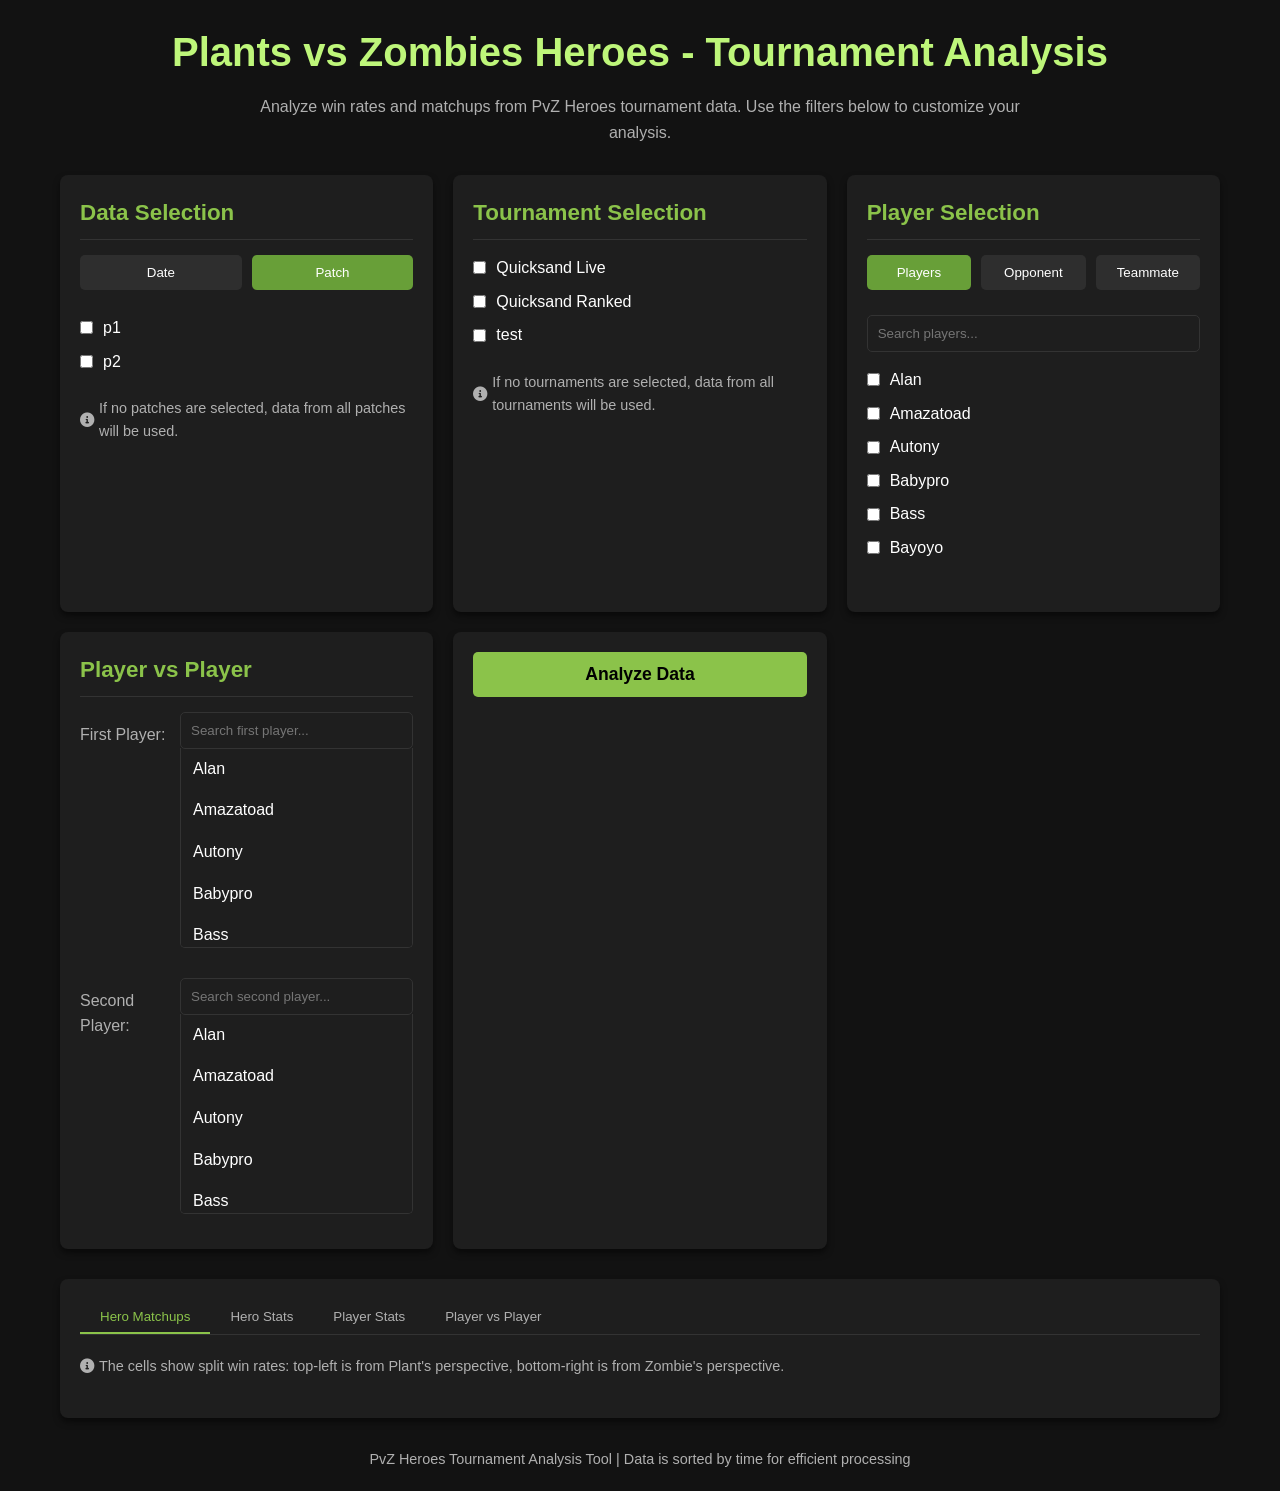
==== index.html @ c5da0f73 "updated site" ====
<!DOCTYPE html>
<html lang="en">
<head>
    <meta charset="UTF-8">
    <meta name="viewport" content="width=device-width, initial-scale=1.0">
    <title>PvZ Heroes Win Rate Analyzer</title>
    <link rel="stylesheet" href="styles.css">
    <link rel="stylesheet" href="https://cdnjs.cloudflare.com/ajax/libs/font-awesome/6.0.0-beta3/css/all.min.css">
</head>
<body>
    <div class="container">
        <header>
            <h1>Plants vs Zombies Heroes - Tournament Analysis</h1>
            <div class="explanation">
                <p>Analyze win rates and matchups from PvZ Heroes tournament data. Use the filters below to customize your analysis.</p>
            </div>
        </header>

        <div class="filters">
            <div class="filter-block">
                <h2>Data Selection</h2>
                <div class="filter-buttons">
                    <button id="dateBtn" class="filter-btn"><span>Date</span></button>
                    <button id="patchBtn" class="filter-btn active"><span>Patch</span></button>
                </div>
                <div id="dateSelector" class="selector-panel hidden">
                    <div class="date-range">
                        <div class="date-input">
                            <label for="startDate">Start Date:</label>
                            <input type="date" id="startDate">
                        </div>
                        <div class="date-input">
                            <label for="endDate">End Date:</label>
                            <input type="date" id="endDate">
                        </div>
                    </div>
                    <button id="applyDateBtn" class="apply-btn">Apply</button>
                </div>
                <div id="patchSelector" class="selector-panel">
                    <div class="checkbox-list" id="patchList">
                        <!-- Patches will be loaded dynamically -->
                    </div>
                    <div class="note">
                        <i class="fas fa-info-circle"></i> If no patches are selected, data from all patches will be used.
                    </div>
                </div>
            </div>

            <div class="filter-block">
                <h2>Tournament Selection</h2>
                <div class="checkbox-list" id="tournamentList">
                    <!-- Tournaments will be loaded dynamically -->
                </div>
                <div class="note">
                    <i class="fas fa-info-circle"></i> If no tournaments are selected, data from all tournaments will be used.
                </div>
            </div>

            <div class="filter-block">
                <h2>Player Selection</h2>
                <div class="filter-buttons">
                    <button id="playersBtn" class="filter-btn active"><span>Players</span></button>
                    <button id="opponentBtn" class="filter-btn"><span>Opponent</span></button>
                    <button id="teammateBtn" class="filter-btn"><span>Teammate</span></button>
                </div>
                <div id="playersSelector" class="selector-panel">
                    <div class="search-container">
                        <input type="text" id="playerSearch" placeholder="Search players...">
                    </div>
                    <div class="checkbox-list" id="playerList">
                        <!-- Players will be loaded dynamically -->
                    </div>
                </div>
                <div id="opponentSelector" class="selector-panel hidden">
                    <div class="search-container">
                        <input type="text" id="opponentSearch" placeholder="Search opponent...">
                    </div>
                    <div class="player-search-results" id="opponentResults">
                        <!-- Opponents will be loaded dynamically -->
                    </div>
                </div>
                <div id="teammateSelector" class="selector-panel hidden">
                    <div class="search-container">
                        <input type="text" id="teammateSearch" placeholder="Search teammate...">
                    </div>
                    <div class="player-search-results" id="teammateResults">
                        <!-- Teammates will be loaded dynamically -->
                    </div>
                </div>
            </div>

            <div class="filter-block">
                <h2>Player vs Player</h2>
                <div class="pvp-search">
                    <div class="pvp-search-row">
                        <label for="firstPlayer">First Player:</label>
                        <div class="search-container">
                            <input type="text" id="firstPlayerSearch" placeholder="Search first player...">
                            <div id="firstPlayerResults" class="player-search-results"></div>
                        </div>
                    </div>
                    <div class="pvp-search-row">
                        <label for="secondPlayer">Second Player:</label>
                        <div class="search-container">
                            <input type="text" id="secondPlayerSearch" placeholder="Search second player...">
                            <div id="secondPlayerResults" class="player-search-results"></div>
                        </div>
                    </div>
                </div>
            </div>

            <div class="filter-block">
                <button id="analyzeBtn" class="analyze-btn">Analyze Data</button>
            </div>
        </div>

        <div class="results">
            <div class="tabs">
                <button class="tab-btn active" data-tab="matchups">Hero Matchups</button>
                <button class="tab-btn" data-tab="heroes">Hero Stats</button>
                <button class="tab-btn" data-tab="players">Player Stats</button>
                <button class="tab-btn" data-tab="pvp">Player vs Player</button>
            </div>

            <div id="loadingIndicator" class="hidden">
                <div class="spinner"></div>
                <p>Processing data...</p>
            </div>

            <div id="matchupsTab" class="tab-content active">
                <div class="matchup-info">
                    <p class="note"><i class="fas fa-info-circle"></i> The cells show split win rates: top-left is from Plant's perspective, bottom-right is from Zombie's perspective.</p>
                </div>
                <div class="matchup-table-container">
                    <table id="matchupTable" class="matchup-table">
                        <!-- Matchup table will be generated dynamically -->
                    </table>
                </div>
            </div>

            <div id="heroesTab" class="tab-content hidden">
                <h3>Hero Statistics</h3>
                <div class="hero-stats-container">
                    <div class="hero-stats-section">
                        <h4>Zombie Heroes</h4>
                        <table id="zombieHeroTable" class="data-table">
                            <thead>
                                <tr>
                                    <th>Hero</th>
                                    <th>Full Name</th>
                                    <th>Games</th>
                                    <th>Win Rate</th>
                                </tr>
                            </thead>
                            <tbody>
                                <!-- Zombie hero stats will be loaded dynamically -->
                            </tbody>
                        </table>
                        <button id="showMoreZombies" class="show-more-btn">Show More</button>
                        <button id="showLessZombies" class="show-less-btn hidden">Show Less</button>
                    </div>

                    <div class="hero-stats-section">
                        <h4>Plant Heroes</h4>
                        <table id="plantHeroTable" class="data-table">
                            <thead>
                                <tr>
                                    <th>Hero</th>
                                    <th>Full Name</th>
                                    <th>Games</th>
                                    <th>Win Rate</th>
                                </tr>
                            </thead>
                            <tbody>
                                <!-- Plant hero stats will be loaded dynamically -->
                            </tbody>
                        </table>
                        <button id="showMorePlants" class="show-more-btn">Show More</button>
                        <button id="showLessPlants" class="show-less-btn hidden">Show Less</button>
                    </div>
                </div>
            </div>

            <div id="playersTab" class="tab-content hidden">
                <h3>Player Rankings</h3>
                <div class="player-stats-container">
                    <div class="player-stats-section">
                        <h4>Top Players by Win Rate (minimum 5 games)</h4>
                        <table id="playerWinRateTable" class="data-table">
                            <thead>
                                <tr>
                                    <th>Rank</th>
                                    <th>Player</th>
                                    <th>Games</th>
                                    <th>Wins</th>
                                    <th>Win Rate</th>
                                </tr>
                            </thead>
                            <tbody>
                                <!-- Players by win rate will be loaded dynamically -->
                            </tbody>
                        </table>
                        <button id="showMoreWinratePlayers" class="show-more-btn">Show More</button>
                        <button id="showLessWinratePlayers" class="show-less-btn hidden">Show Less</button>
                    </div>

                    <div class="player-stats-section">
                        <h4>Top Players by Games Played</h4>
                        <table id="playerGamesTable" class="data-table">
                            <thead>
                                <tr>
                                    <th>Rank</th>
                                    <th>Player</th>
                                    <th>Games</th>
                                    <th>Wins</th>
                                    <th>Win Rate</th>
                                </tr>
                            </thead>
                            <tbody>
                                <!-- Players by games played will be loaded dynamically -->
                            </tbody>
                        </table>
                        <button id="showMoreActivePlayers" class="show-more-btn">Show More</button>
                        <button id="showLessActivePlayers" class="show-less-btn hidden">Show Less</button>
                    </div>
                </div>
            </div>

            <div id="pvpTab" class="tab-content hidden">
                <h3>Player vs Player Analysis</h3>
                <div id="pvpAnalysisContent">
                    <!-- Will be populated when two players are selected -->
                    <p class="empty-state">Select two players to see head-to-head statistics.</p>
                </div>
            </div>
        </div>

        <div id="opponentAnalysis" class="hidden">
            <h2>Opponent Analysis: <span id="selectedOpponent"></span></h2>
            
            <div class="opponent-stats">
                <div class="opponent-section">
                    <h3>Most Played Heroes</h3>
                    <div id="opponentHeroes" class="data-container"></div>
                    <button class="show-more-btn" id="showMoreOpponentHeroes">Show More</button>
                    <button class="show-less-btn hidden" id="showLessOpponentHeroes">Show Less</button>
                </div>
                
                <div class="opponent-section">
                    <h3>Lowest Win Rate Against</h3>
                    <div id="opponentWeaknesses" class="data-container"></div>
                    <button class="show-more-btn" id="showMoreOpponentWeaknesses">Show More</button>
                    <button class="show-less-btn hidden" id="showLessOpponentWeaknesses">Show Less</button>
                </div>
            </div>
        </div>

        <div id="teammateAnalysis" class="hidden">
            <h2>Teammate Analysis: <span id="selectedTeammate"></span></h2>
            
            <div class="teammate-stats">
                <div class="teammate-section">
                    <h3>Heroes with Best Win Rate</h3>
                    <div id="teammateHeroes" class="data-container"></div>
                    <button class="show-more-btn" id="showMoreTeammateHeroes">Show More</button>
                    <button class="show-less-btn hidden" id="showLessTeammateHeroes">Show Less</button>
                </div>
                
                <div class="teammate-section">
                    <h3>Most Played Heroes</h3>
                    <div id="teammatePlayedHeroes" class="data-container"></div>
                    <button class="show-more-btn" id="showMoreTeammatePlayedHeroes">Show More</button>
                    <button class="show-less-btn hidden" id="showLessTeammatePlayedHeroes">Show Less</button>
                </div>
            </div>
        </div>

        <footer>
            <p>PvZ Heroes Tournament Analysis Tool | Data is sorted by time for efficient processing</p>
        </footer>
    </div>

    <script src="script.js"></script>
</body>
</html>
---- styles.css ----
/* PvZ Heroes Tournament Analysis Tool - Dark Theme */

:root {
  --background-color: #121212;
  --card-background: #1e1e1e;
  --card-hover: #2d2d2d;
  --text-primary: #ffffff;
  --text-secondary: #b0b0b0;
  --accent-color: #8bc34a;
  --accent-dark: #689f38;
  --accent-light: #bef67a;
  --button-bg: #2e2e2e;
  --button-hover: #3e3e3e;
  --button-active: #4c4c4c;
  --border-color: #333333;
  --shadow-color: rgba(0, 0, 0, 0.5);
  --error-color: #f44336;
  --zombie-color: #7e57c2;
  --plant-color: #66bb6a;
  --win-dark-green: #1b5e20;
  --win-light-green: #66bb6a;
  --win-yellow: #fdd835;
  --win-orange: #fb8c00;
  --win-red: #d32f2f;
  --win-dark-red: #b71c1c;
}

* {
  margin: 0;
  padding: 0;
  box-sizing: border-box;
}

body {
  font-family: 'Segoe UI', Tahoma, Geneva, Verdana, sans-serif;
  background-color: var(--background-color);
  color: var(--text-primary);
  line-height: 1.6;
}

.container {
  max-width: 1200px;
  margin: 0 auto;
  padding: 20px;
}

/* Header Styles */
header {
  margin-bottom: 30px;
  text-align: center;
}

header h1 {
  font-size: 2.5rem;
  margin-bottom: 10px;
  color: var(--accent-light);
}

.explanation {
  max-width: 800px;
  margin: 0 auto;
  color: var(--text-secondary);
}

/* Filter Block Styles */
.filters {
  display: grid;
  grid-template-columns: repeat(auto-fit, minmax(300px, 1fr));
  gap: 20px;
  margin-bottom: 30px;
}

.filter-block {
  background-color: var(--card-background);
  border-radius: 8px;
  padding: 20px;
  box-shadow: 0 4px 6px var(--shadow-color);
}

.filter-block h2 {
  margin-bottom: 15px;
  color: var(--accent-color);
  font-size: 1.4rem;
  border-bottom: 1px solid var(--border-color);
  padding-bottom: 8px;
}

.filter-buttons {
  display: flex;
  gap: 10px;
  margin-bottom: 15px;
}

.filter-btn {
  background-color: var(--button-bg);
  color: var(--text-primary);
  border: none;
  border-radius: 5px;
  padding: 10px 15px;
  cursor: pointer;
  font-weight: 500;
  transition: background-color 0.2s;
  flex: 1;
  display: flex;
  align-items: center;
  justify-content: center;
}

.filter-btn span {
  display: inline-block;
}

.filter-btn:hover {
  background-color: var(--button-hover);
}

.filter-btn.active {
  background-color: var(--accent-dark);
  color: white;
}

.selector-panel {
  padding: 10px 0;
}

.hidden {
  display: none;
}

.date-range {
  display: flex;
  gap: 15px;
  margin-bottom: 15px;
}

.date-input {
  flex: 1;
}

.date-input label {
  display: block;
  margin-bottom: 5px;
  color: var(--text-secondary);
}

.date-input input[type="date"] {
  width: 100%;
  padding: 8px;
  border-radius: 4px;
  background-color: var(--card-background);
  border: 1px solid var(--border-color);
  color: var(--text-primary);
}

.checkbox-list {
  max-height: 200px;
  overflow-y: auto;
  margin-bottom: 15px;
  padding-right: 5px;
}

.checkbox-list::-webkit-scrollbar {
  width: 8px;
}

.checkbox-list::-webkit-scrollbar-track {
  background: var(--card-background);
}

.checkbox-list::-webkit-scrollbar-thumb {
  background-color: var(--button-bg);
  border-radius: 10px;
}

.checkbox-item {
  display: flex;
  align-items: center;
  margin-bottom: 8px;
}

.checkbox-item input[type="checkbox"] {
  margin-right: 10px;
  cursor: pointer;
  accent-color: var(--accent-color);
}

.checkbox-item label {
  cursor: pointer;
  flex: 1;
}

.search-container {
  margin-bottom: 15px;
}

.search-container input {
  width: 100%;
  padding: 10px;
  border-radius: 5px;
  border: 1px solid var(--border-color);
  background-color: var(--card-background);
  color: var(--text-primary);
}

select {
  width: 100%;
  padding: 10px;
  border-radius: 5px;
  border: 1px solid var(--border-color);
  background-color: var(--card-background);
  color: var(--text-primary);
  cursor: pointer;
}

.note {
  font-size: 0.9rem;
  color: var(--text-secondary);
  margin-top: 10px;
  display: flex;
  align-items: center;
}

.note i {
  margin-right: 5px;
}

.pvp-search {
  display: flex;
  flex-direction: column;
  gap: 15px;
}

.pvp-search-row {
  display: flex;
  align-items: flex-start;
}

.pvp-search-row label {
  width: 100px;
  color: var(--text-secondary);
  padding-top: 10px;
}

.pvp-search-row .search-container {
  flex: 1;
}

.player-search-results {
  max-height: 200px;
  overflow-y: auto;
  background-color: var(--card-background);
  border: 1px solid var(--border-color);
  border-top: none;
  border-radius: 0 0 5px 5px;
  margin-top: -1px;
}

.player-result-item {
  padding: 8px 12px;
  cursor: pointer;
  transition: background-color 0.2s;
}

.player-result-item:hover {
  background-color: var(--card-hover);
}

.player-result-item.selected {
  background-color: var(--accent-dark);
  color: white;
}

.analyze-btn {
  width: 100%;
  padding: 12px;
  border: none;
  border-radius: 5px;
  background-color: var(--accent-color);
  color: black;
  font-weight: bold;
  cursor: pointer;
  transition: background-color 0.2s;
  font-size: 1.1rem;
}

.analyze-btn:hover {
  background-color: var(--accent-light);
}

.apply-btn {
  padding: 8px 15px;
  border: none;
  border-radius: 5px;
  background-color: var(--accent-color);
  color: black;
  font-weight: bold;
  cursor: pointer;
  transition: background-color 0.2s;
}

.apply-btn:hover {
  background-color: var(--accent-light);
}

/* Results Styles */
.results {
  background-color: var(--card-background);
  border-radius: 8px;
  padding: 20px;
  box-shadow: 0 4px 6px var(--shadow-color);
}

.tabs {
  display: flex;
  border-bottom: 1px solid var(--border-color);
  margin-bottom: 20px;
  overflow-x: auto;
}

.tab-btn {
  padding: 10px 20px;
  background: none;
  border: none;
  color: var(--text-secondary);
  cursor: pointer;
  font-weight: 500;
  position: relative;
  white-space: nowrap;
}

.tab-btn.active {
  color: var(--accent-color);
}

.tab-btn.active::after {
  content: '';
  position: absolute;
  bottom: -1px;
  left: 0;
  width: 100%;
  height: 3px;
  background-color: var(--accent-color);
}

.tab-content {
  margin-top: 20px;
}

/* Loading Indicator */
#loadingIndicator {
  display: none;
  position: absolute;
  top: 0;
  left: 0;
  right: 0;
  bottom: 0;
  background: rgba(0, 0, 0, 0.7);
  z-index: 100;
  flex-direction: column;
  align-items: center;
  justify-content: center;
  padding: 30px;
}

#loadingIndicator.visible {
  display: flex;
}

.spinner {
  border: 4px solid rgba(255, 255, 255, 0.1);
  border-left: 4px solid var(--accent-color);
  border-radius: 50%;
  width: 40px;
  height: 40px;
  animation: spin 1s linear infinite;
  margin-bottom: 15px;
}

@keyframes spin {
  0% { transform: rotate(0deg); }
  100% { transform: rotate(360deg); }
}

/* Matchup Table Styles */
.matchup-info {
  margin-bottom: 20px;
}

.matchup-table-container {
  overflow-x: auto;
}

.matchup-table {
  border-collapse: collapse;
  width: 100%;
  min-width: 600px;
}

.matchup-table th, .matchup-table td {
  padding: 10px;
  text-align: center;
  border: 1px solid var(--border-color);
}

.matchup-table th {
  background-color: var(--button-bg);
  position: sticky;
  top: 0;
  z-index: 10;
}

.matchup-table th.zombie-hero {
  background-color: var(--zombie-color);
}

.matchup-table th.plant-hero {
  background-color: var(--plant-color);
  color: black;
}

.matchup-table td.matchup-cell {
  position: relative;
  font-weight: bold;
  background: linear-gradient(to right top, transparent 49.5%, #333 50%, transparent 50.5%);
  padding: 0;
  height: 60px;
}

.cell-bottom, .cell-top {
  position: absolute;
  padding: 8px;
  font-weight: bold;
  width: 100%;
  text-align: center;
}

.cell-top {
  top: 0;
  right: 0;
  text-align: right;
  padding-right: 10px;
}

.cell-bottom {
  bottom: 0;
  left: 0;
  text-align: left;
  padding-left: 10px;
}

.na-text {
  font-style: italic;
  color: var(--text-secondary);
  font-size: 0.9em;
}

/* Dynamic color classes for win rates */
.wr-35-minus { background-color: var(--win-dark-red); color: white; }
.wr-35-to-36 { background-color: #c62828; color: white; }
.wr-36-to-37 { background-color: #c92824; color: white; }
.wr-37-to-38 { background-color: #cc2720; color: white; }
.wr-38-to-39 { background-color: #cf271c; color: white; }
.wr-39-to-40 { background-color: #d22618; color: white; }
.wr-40-to-41 { background-color: #d52514; color: white; }
.wr-41-to-42 { background-color: #d92510; color: white; }
.wr-42-to-43 { background-color: #dc240c; color: white; }
.wr-43-to-44 { background-color: #df2408; color: white; }
.wr-44-to-45 { background-color: #e32304; color: white; }
.wr-45-to-46 { background-color: #e65509; color: white; }
.wr-46-to-47 { background-color: #e9810f; color: black; }
.wr-47-to-48 { background-color: #ecac14; color: black; }
.wr-48-to-49 { background-color: #efc219; color: black; }
.wr-49-to-50 { background-color: #f3d81f; color: black; }
.wr-50-to-51 { background-color: #f6ee24; color: black; }
.wr-51-to-52 { background-color: #e6f12a; color: black; }
.wr-52-to-53 { background-color: #d6f32f; color: black; }
.wr-53-to-54 { background-color: #c5f635; color: black; }
.wr-54-to-55 { background-color: #b5f93a; color: black; }
.wr-55-to-56 { background-color: #a5fb40; color: black; }
.wr-56-to-57 { background-color: #9aed45; color: black; }
.wr-57-to-58 { background-color: #8fe04a; color: black; }
.wr-58-to-59 { background-color: #84d24f; color: black; }
.wr-59-to-60 { background-color: #79c554; color: black; }
.wr-60-to-61 { background-color: #6eb759; color: black; }
.wr-61-to-62 { background-color: #64aa5e; color: black; }
.wr-62-to-63 { background-color: #599c63; color: white; }
.wr-63-to-64 { background-color: #4e8f68; color: white; }
.wr-64-to-65 { background-color: #43816d; color: white; }
.wr-65-plus { background-color: var(--win-dark-green); color: white; }

/* Adding new classes for the cells */
.cell-top-text, .cell-bottom-text {
  font-size: 0.9em;
}

.selected-player-card {
  background-color: var(--card-background);
  border-radius: 8px;
  padding: 20px;
  margin-bottom: 20px;
  border-left: 4px solid var(--accent-color);
}

.selected-player-card h3 {
  margin-top: 0;
  color: var(--accent-light);
}

.selected-player-stats {
  display: grid;
  grid-template-columns: repeat(auto-fit, minmax(100px, 1fr));
  gap: 15px;
  margin-top: 15px;
}

.selected-stat-item {
  text-align: center;
}

.selected-stat-label {
  font-size: 0.9em;
  color: var(--text-secondary);
  margin-bottom: 5px;
}

.selected-stat-value {
  font-size: 1.2em;
  font-weight: bold;
}

/* Data tables */
.data-table {
  width: 100%;
  border-collapse: collapse;
  margin-bottom: 15px;
}

.data-table th,
.data-table td {
  padding: 10px;
  text-align: left;
  border-bottom: 1px solid var(--border-color);
}

.data-table th {
  color: var(--text-primary);
  font-weight: bold;
  background-color: var(--button-bg);
}

.data-table tbody tr:hover {
  background-color: var(--card-hover);
}

.data-table .win-rate-cell {
  font-weight: bold;
}

.hero-stats-container,
.player-stats-container {
  display: grid;
  grid-template-columns: repeat(auto-fit, minmax(450px, 1fr));
  gap: 20px;
}

.hero-stats-section,
.player-stats-section {
  background-color: var(--card-background);
  border-radius: 8px;
  padding: 15px;
}

.hero-stats-section h4,
.player-stats-section h4 {
  margin-bottom: 15px;
  color: var(--accent-color);
}

/* Show more/less buttons */
.show-more-btn,
.show-less-btn {
  background-color: var(--button-bg);
  color: var(--text-primary);
  border: none;
  border-radius: 5px;
  padding: 8px 15px;
  cursor: pointer;
  margin-top: 10px;
  font-size: 0.9rem;
  transition: background-color 0.2s;
}

.show-more-btn:hover,
.show-less-btn:hover {
  background-color: var(--button-hover);
}

/* Opponent Analysis */
#opponentAnalysis,
#teammateAnalysis {
  background-color: var(--card-background);
  border-radius: 8px;
  padding: 20px;
  margin-top: 30px;
  box-shadow: 0 4px 6px var(--shadow-color);
}

#opponentAnalysis h2,
#teammateAnalysis h2 {
  margin-bottom: 20px;
  color: var(--accent-light);
}

.opponent-stats,
.teammate-stats {
  display: grid;
  grid-template-columns: repeat(auto-fit, minmax(300px, 1fr));
  gap: 20px;
}

.opponent-section,
.teammate-section {
  background-color: var(--background-color);
  border-radius: 8px;
  padding: 15px;
}

.opponent-section h3,
.teammate-section h3 {
  margin-bottom: 15px;
  color: var(--accent-color);
}

.data-container {
  display: grid;
  grid-template-columns: repeat(auto-fill, minmax(150px, 1fr));
  gap: 15px;
}

.data-card {
  background-color: var(--card-background);
  border-radius: 5px;
  padding: 10px;
  display: flex;
  flex-direction: column;
  align-items: center;
  text-align: center;
}

.data-card .hero {
  font-weight: bold;
  margin-bottom: 5px;
  color: var(--accent-color);
}

.data-card .value {
  font-size: 1.2rem;
  font-weight: bold;
}

.data-card .label {
  font-size: 0.8rem;
  color: var(--text-secondary);
}

/* Empty states */
.empty-state {
  text-align: center;
  padding: 30px;
  color: var(--text-secondary);
}

/* Footer */
footer {
  margin-top: 30px;
  text-align: center;
  color: var(--text-secondary);
  font-size: 0.9rem;
}

/* Responsive adjustments */
@media (max-width: 768px) {
  .filter-block {
    padding: 15px;
  }
  
  .filter-buttons {
    flex-direction: column;
  }
  
  .date-range {
    flex-direction: column;
  }
  
  .tabs {
    flex-wrap: wrap;
  }
  
  .tab-btn {
    flex: 1;
    min-width: 120px;
  }
  
  .hero-stats-container,
  .player-stats-container {
    grid-template-columns: 1fr;
  }
}
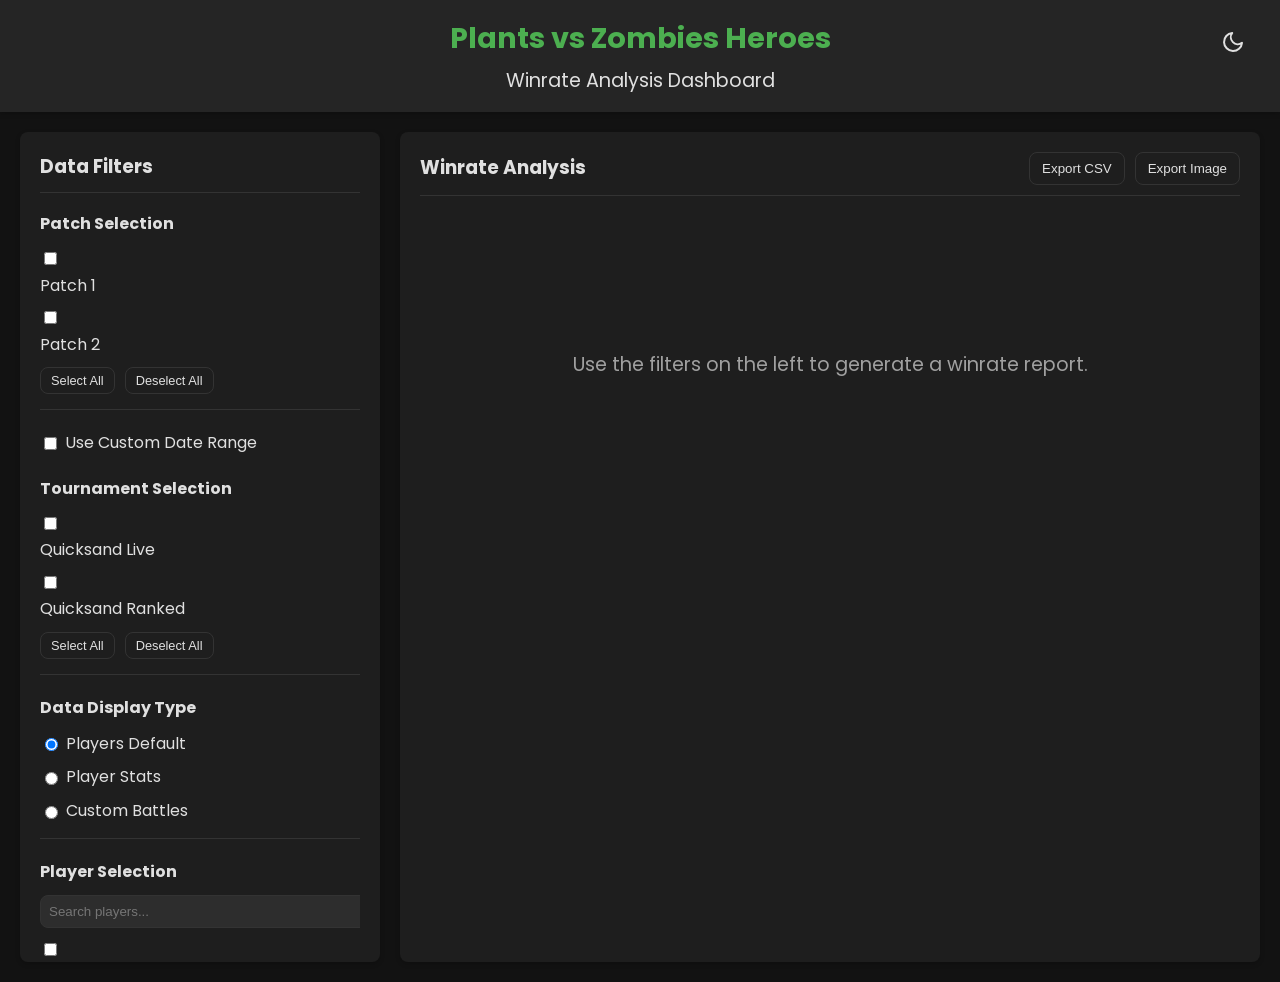
==== commit 473300b6: "new site update" ====
--- a/index.html
+++ b/index.html
@@ -3,283 +3,304 @@
 <head>
     <meta charset="UTF-8">
     <meta name="viewport" content="width=device-width, initial-scale=1.0">
-    <title>PvZ Heroes Win Rate Analyzer</title>
-    <link rel="stylesheet" href="styles.css">
-    <link rel="stylesheet" href="https://cdnjs.cloudflare.com/ajax/libs/font-awesome/6.0.0-beta3/css/all.min.css">
+    <title>Plants vs Zombies Heroes Winrate Analyzer</title>
+    <link href="https://fonts.googleapis.com/css2?family=Poppins:wght@400;500;600;700&display=swap" rel="stylesheet">
+    <link rel="stylesheet" href="css/styles.css">
 </head>
 <body>
-    <div class="container">
-        <header>
-            <h1>Plants vs Zombies Heroes - Tournament Analysis</h1>
-            <div class="explanation">
-                <p>Analyze win rates and matchups from PvZ Heroes tournament data. Use the filters below to customize your analysis.</p>
-            </div>
-        </header>
-
-        <div class="filters">
-            <div class="filter-block">
-                <h2>Data Selection</h2>
-                <div class="filter-buttons">
-                    <button id="dateBtn" class="filter-btn"><span>Date</span></button>
-                    <button id="patchBtn" class="filter-btn active"><span>Patch</span></button>
-                </div>
-                <div id="dateSelector" class="selector-panel hidden">
-                    <div class="date-range">
-                        <div class="date-input">
-                            <label for="startDate">Start Date:</label>
-                            <input type="date" id="startDate">
-                        </div>
-                        <div class="date-input">
-                            <label for="endDate">End Date:</label>
-                            <input type="date" id="endDate">
-                        </div>
-                    </div>
-                    <button id="applyDateBtn" class="apply-btn">Apply</button>
-                </div>
-                <div id="patchSelector" class="selector-panel">
-                    <div class="checkbox-list" id="patchList">
-                        <!-- Patches will be loaded dynamically -->
-                    </div>
-                    <div class="note">
-                        <i class="fas fa-info-circle"></i> If no patches are selected, data from all patches will be used.
-                    </div>
-                </div>
-            </div>
-
-            <div class="filter-block">
-                <h2>Tournament Selection</h2>
-                <div class="checkbox-list" id="tournamentList">
-                    <!-- Tournaments will be loaded dynamically -->
-                </div>
-                <div class="note">
-                    <i class="fas fa-info-circle"></i> If no tournaments are selected, data from all tournaments will be used.
-                </div>
-            </div>
-
-            <div class="filter-block">
-                <h2>Player Selection</h2>
-                <div class="filter-buttons">
-                    <button id="playersBtn" class="filter-btn active"><span>Players</span></button>
-                    <button id="opponentBtn" class="filter-btn"><span>Opponent</span></button>
-                    <button id="teammateBtn" class="filter-btn"><span>Teammate</span></button>
-                </div>
-                <div id="playersSelector" class="selector-panel">
+    <header>
+        <div class="header-content">
+            <h1>Plants vs Zombies Heroes</h1>
+            <h2>Winrate Analysis Dashboard</h2>
+            <div class="theme-toggle">
+                <button id="theme-toggle-btn" title="Toggle Dark/Light Theme">
+                    <svg xmlns="http://www.w3.org/2000/svg" width="24" height="24" viewBox="0 0 24 24" fill="none" stroke="currentColor" stroke-width="2" stroke-linecap="round" stroke-linejoin="round"><path d="M21 12.79A9 9 0 1 1 11.21 3 7 7 0 0 0 21 12.79z"></path></svg>
+                </button>
+            </div>
+        </div>
+    </header>
+
+    <main class="container">
+        <section id="filters" class="filters-section">
+            <h3>Data Filters</h3>
+            
+            <div class="filter-group" id="patches-filter">
+                <h4>Patch Selection</h4>
+                <div class="filter-content">
+                    <div class="checkbox-container" id="patches-container"></div>
+                    <div class="select-buttons">
+                        <button id="select-all-patches">Select All</button>
+                        <button id="deselect-all-patches">Deselect All</button>
+                    </div>
+                </div>
+            </div>
+
+            <div class="filter-group" id="custom-date-filter" style="display: none;">
+                <h4>Custom Date Range</h4>
+                <div class="filter-content">
+                    <div class="date-inputs">
+                        <div class="date-input-group">
+                            <label for="start-date">Start Date:</label>
+                            <input type="date" id="start-date" name="start-date">
+                        </div>
+                        <div class="date-input-group">
+                            <label for="end-date">End Date:</label>
+                            <input type="date" id="end-date" name="end-date">
+                        </div>
+                    </div>
+                </div>
+            </div>
+
+            <div class="toggle-filter">
+                <input type="checkbox" id="use-custom-date" name="use-custom-date">
+                <label for="use-custom-date">Use Custom Date Range</label>
+            </div>
+
+            <div class="filter-group" id="tournaments-filter">
+                <h4>Tournament Selection</h4>
+                <div class="filter-content">
+                    <div class="checkbox-container" id="tournaments-container"></div>
+                    <div class="select-buttons">
+                        <button id="select-all-tournaments">Select All</button>
+                        <button id="deselect-all-tournaments">Deselect All</button>
+                    </div>
+                </div>
+            </div>
+
+            <div class="filter-group" id="data-type-filter">
+                <h4>Data Display Type</h4>
+                <div class="filter-content">
+                    <div class="radio-container">
+                        <div class="radio-option">
+                            <input type="radio" id="players-default" name="data-type" value="players-default" checked>
+                            <label for="players-default">Players Default</label>
+                        </div>
+                        <div class="radio-option">
+                            <input type="radio" id="player-stats" name="data-type" value="player-stats">
+                            <label for="player-stats">Player Stats</label>
+                        </div>
+                        <div class="radio-option">
+                            <input type="radio" id="custom-battles" name="data-type" value="custom-battles">
+                            <label for="custom-battles">Custom Battles</label>
+                        </div>
+                    </div>
+                </div>
+            </div>
+
+            <div class="filter-group" id="players-filter">
+                <h4>Player Selection</h4>
+                <div class="filter-content">
                     <div class="search-container">
-                        <input type="text" id="playerSearch" placeholder="Search players...">
-                    </div>
-                    <div class="checkbox-list" id="playerList">
-                        <!-- Players will be loaded dynamically -->
-                    </div>
-                </div>
-                <div id="opponentSelector" class="selector-panel hidden">
-                    <div class="search-container">
-                        <input type="text" id="opponentSearch" placeholder="Search opponent...">
-                    </div>
-                    <div class="player-search-results" id="opponentResults">
-                        <!-- Opponents will be loaded dynamically -->
-                    </div>
-                </div>
-                <div id="teammateSelector" class="selector-panel hidden">
-                    <div class="search-container">
-                        <input type="text" id="teammateSearch" placeholder="Search teammate...">
-                    </div>
-                    <div class="player-search-results" id="teammateResults">
-                        <!-- Teammates will be loaded dynamically -->
-                    </div>
-                </div>
-            </div>
-
-            <div class="filter-block">
-                <h2>Player vs Player</h2>
-                <div class="pvp-search">
-                    <div class="pvp-search-row">
-                        <label for="firstPlayer">First Player:</label>
-                        <div class="search-container">
-                            <input type="text" id="firstPlayerSearch" placeholder="Search first player...">
-                            <div id="firstPlayerResults" class="player-search-results"></div>
-                        </div>
-                    </div>
-                    <div class="pvp-search-row">
-                        <label for="secondPlayer">Second Player:</label>
-                        <div class="search-container">
-                            <input type="text" id="secondPlayerSearch" placeholder="Search second player...">
-                            <div id="secondPlayerResults" class="player-search-results"></div>
-                        </div>
-                    </div>
-                </div>
-            </div>
-
-            <div class="filter-block">
-                <button id="analyzeBtn" class="analyze-btn">Analyze Data</button>
-            </div>
-        </div>
-
-        <div class="results">
-            <div class="tabs">
-                <button class="tab-btn active" data-tab="matchups">Hero Matchups</button>
-                <button class="tab-btn" data-tab="heroes">Hero Stats</button>
-                <button class="tab-btn" data-tab="players">Player Stats</button>
-                <button class="tab-btn" data-tab="pvp">Player vs Player</button>
-            </div>
-
-            <div id="loadingIndicator" class="hidden">
+                        <input type="text" id="player-search" placeholder="Search players...">
+                    </div>
+                    <div class="checkbox-container" id="players-container"></div>
+                    <div class="select-buttons">
+                        <button id="select-all-players">Select All</button>
+                        <button id="deselect-all-players">Deselect All</button>
+                    </div>
+                </div>
+            </div>
+
+            <button id="generate-report" class="generate-btn">Generate Report</button>
+            
+            <div class="experimental-section">
+                <button id="toggle-experimental" class="experimental-btn">Experimental Features</button>
+            </div>
+        </section>
+
+        <section id="results" class="results-section">
+            <div class="results-header">
+                <h3>Winrate Analysis</h3>
+                <div class="results-controls">
+                    <button id="export-csv" class="control-btn">Export CSV</button>
+                    <button id="export-image" class="control-btn">Export Image</button>
+                </div>
+            </div>
+
+            <div id="loading-spinner" class="loading-spinner" style="display: none;">
                 <div class="spinner"></div>
                 <p>Processing data...</p>
             </div>
 
-            <div id="matchupsTab" class="tab-content active">
-                <div class="matchup-info">
-                    <p class="note"><i class="fas fa-info-circle"></i> The cells show split win rates: top-left is from Plant's perspective, bottom-right is from Zombie's perspective.</p>
-                </div>
-                <div class="matchup-table-container">
-                    <table id="matchupTable" class="matchup-table">
-                        <!-- Matchup table will be generated dynamically -->
-                    </table>
-                </div>
-            </div>
-
-            <div id="heroesTab" class="tab-content hidden">
-                <h3>Hero Statistics</h3>
-                <div class="hero-stats-container">
-                    <div class="hero-stats-section">
-                        <h4>Zombie Heroes</h4>
-                        <table id="zombieHeroTable" class="data-table">
-                            <thead>
-                                <tr>
-                                    <th>Hero</th>
-                                    <th>Full Name</th>
-                                    <th>Games</th>
-                                    <th>Win Rate</th>
-                                </tr>
-                            </thead>
-                            <tbody>
-                                <!-- Zombie hero stats will be loaded dynamically -->
-                            </tbody>
+            <div id="no-data-message" class="no-data-message">
+                <p>Use the filters on the left to generate a winrate report.</p>
+            </div>
+
+            <div id="data-container" class="data-container" style="display: none;">
+                <div class="tabs">
+                    <button class="tab-btn active" data-tab="hero-winrate">Hero Winrates</button>
+                    <button class="tab-btn" data-tab="player-winrate">Player Rankings</button>
+                    <button class="tab-btn" data-tab="matchup-details">Matchup Details</button>
+                </div>
+
+                <div id="hero-winrate" class="tab-content active">
+                    <div class="legend-container">
+                        <div class="legend-title">Winrate Color Legend:</div>
+                        <div class="legend-item">
+                            <div class="legend-color" style="background-color: var(--dark-red)"></div>
+                            <span>≤ 35%</span>
+                        </div>
+                        <div class="legend-item">
+                            <div class="legend-color" style="background-color: var(--orange)"></div>
+                            <span>35-45%</span>
+                        </div>
+                        <div class="legend-item">
+                            <div class="legend-color" style="background-color: var(--yellow)"></div>
+                            <span>45-55%</span>
+                        </div>
+                        <div class="legend-item">
+                            <div class="legend-color" style="background-color: var(--light-green)"></div>
+                            <span>55-65%</span>
+                        </div>
+                        <div class="legend-item">
+                            <div class="legend-color" style="background-color: var(--dark-green)"></div>
+                            <span>≥ 65%</span>
+                        </div>
+                    </div>
+
+                    <div class="winrate-table-container">
+                        <table id="winrate-table" class="winrate-table">
+                            <!-- Table will be populated by JavaScript -->
                         </table>
-                        <button id="showMoreZombies" class="show-more-btn">Show More</button>
-                        <button id="showLessZombies" class="show-less-btn hidden">Show Less</button>
-                    </div>
-
-                    <div class="hero-stats-section">
-                        <h4>Plant Heroes</h4>
-                        <table id="plantHeroTable" class="data-table">
-                            <thead>
-                                <tr>
-                                    <th>Hero</th>
-                                    <th>Full Name</th>
-                                    <th>Games</th>
-                                    <th>Win Rate</th>
-                                </tr>
-                            </thead>
-                            <tbody>
-                                <!-- Plant hero stats will be loaded dynamically -->
-                            </tbody>
-                        </table>
-                        <button id="showMorePlants" class="show-more-btn">Show More</button>
-                        <button id="showLessPlants" class="show-less-btn hidden">Show Less</button>
-                    </div>
-                </div>
-            </div>
-
-            <div id="playersTab" class="tab-content hidden">
-                <h3>Player Rankings</h3>
-                <div class="player-stats-container">
-                    <div class="player-stats-section">
-                        <h4>Top Players by Win Rate (minimum 5 games)</h4>
-                        <table id="playerWinRateTable" class="data-table">
-                            <thead>
-                                <tr>
-                                    <th>Rank</th>
-                                    <th>Player</th>
-                                    <th>Games</th>
-                                    <th>Wins</th>
-                                    <th>Win Rate</th>
-                                </tr>
-                            </thead>
-                            <tbody>
-                                <!-- Players by win rate will be loaded dynamically -->
-                            </tbody>
-                        </table>
-                        <button id="showMoreWinratePlayers" class="show-more-btn">Show More</button>
-                        <button id="showLessWinratePlayers" class="show-less-btn hidden">Show Less</button>
-                    </div>
-
-                    <div class="player-stats-section">
-                        <h4>Top Players by Games Played</h4>
-                        <table id="playerGamesTable" class="data-table">
-                            <thead>
-                                <tr>
-                                    <th>Rank</th>
-                                    <th>Player</th>
-                                    <th>Games</th>
-                                    <th>Wins</th>
-                                    <th>Win Rate</th>
-                                </tr>
-                            </thead>
-                            <tbody>
-                                <!-- Players by games played will be loaded dynamically -->
-                            </tbody>
-                        </table>
-                        <button id="showMoreActivePlayers" class="show-more-btn">Show More</button>
-                        <button id="showLessActivePlayers" class="show-less-btn hidden">Show Less</button>
-                    </div>
-                </div>
-            </div>
-
-            <div id="pvpTab" class="tab-content hidden">
-                <h3>Player vs Player Analysis</h3>
-                <div id="pvpAnalysisContent">
-                    <!-- Will be populated when two players are selected -->
-                    <p class="empty-state">Select two players to see head-to-head statistics.</p>
-                </div>
-            </div>
+                    </div>
+                </div>
+
+                <div id="player-winrate" class="tab-content">
+                    <div class="player-rankings-container">
+                        <div class="ranking-section">
+                            <h4>Top Players by Winrate</h4>
+                            <div class="show-more-container">
+                                <button id="show-more-winrate" class="show-more-btn">Show More</button>
+                                <button id="show-less-winrate" class="show-less-btn" style="display: none;">Show Less</button>
+                            </div>
+                            <table id="player-winrate-table" class="ranking-table">
+                                <!-- Table will be populated by JavaScript -->
+                            </table>
+                        </div>
+                        <div class="ranking-section">
+                            <h4>Top Players by Games Played</h4>
+                            <div class="show-more-container">
+                                <button id="show-more-games" class="show-more-btn">Show More</button>
+                                <button id="show-less-games" class="show-less-btn" style="display: none;">Show Less</button>
+                            </div>
+                            <table id="player-games-table" class="ranking-table">
+                                <!-- Table will be populated by JavaScript -->
+                            </table>
+                        </div>
+                    </div>
+                </div>
+
+                <div id="matchup-details" class="tab-content">
+                    <div id="matchup-details-container" class="matchup-details-container">
+                        <!-- Will be populated by JavaScript -->
+                    </div>
+                </div>
+            </div>
+        </section>
+    </main>
+
+    <!-- Experimental Features Modal -->
+    <div id="experimental-modal" class="modal">
+        <div class="modal-content">
+            <span class="close-modal">&times;</span>
+            <h3>Experimental Features - Deck Analysis</h3>
+            
+            <div class="filter-group">
+                <h4>Patch Selection</h4>
+                <div class="filter-content">
+                    <div class="checkbox-container" id="exp-patches-container"></div>
+                </div>
+            </div>
+
+            <div class="filter-group">
+                <h4>Custom Date Range</h4>
+                <div class="filter-content">
+                    <div class="date-inputs">
+                        <div class="date-input-group">
+                            <label for="exp-start-date">Start Date:</label>
+                            <input type="date" id="exp-start-date" name="exp-start-date">
+                        </div>
+                        <div class="date-input-group">
+                            <label for="exp-end-date">End Date:</label>
+                            <input type="date" id="exp-end-date" name="exp-end-date">
+                        </div>
+                    </div>
+                </div>
+            </div>
+
+            <div class="filter-group">
+                <h4>Tournament Selection</h4>
+                <div class="filter-content">
+                    <div class="checkbox-container" id="exp-tournaments-container"></div>
+                </div>
+            </div>
+
+            <div class="filter-group">
+                <h4>Player Selection</h4>
+                <div class="filter-content">
+                    <div class="search-container">
+                        <input type="text" id="exp-player-search" placeholder="Search players...">
+                    </div>
+                    <div class="checkbox-container" id="exp-players-container"></div>
+                </div>
+            </div>
+
+            <div class="deck-library">
+                <h4>Deck Library</h4>
+                <div id="deck-list" class="deck-list"></div>
+                <div class="deck-actions">
+                    <button id="add-deck" class="deck-action-btn">Add Deck</button>
+                    <button id="save-library" class="deck-action-btn">Save Library</button>
+                    <button id="load-library" class="deck-action-btn">Load Library</button>
+                    <input type="file" id="load-library-file" accept=".json" style="display: none;">
+                </div>
+            </div>
+
+            <button id="generate-deck-report" class="generate-btn">Generate Deck Report</button>
         </div>
-
-        <div id="opponentAnalysis" class="hidden">
-            <h2>Opponent Analysis: <span id="selectedOpponent"></span></h2>
-            
-            <div class="opponent-stats">
-                <div class="opponent-section">
-                    <h3>Most Played Heroes</h3>
-                    <div id="opponentHeroes" class="data-container"></div>
-                    <button class="show-more-btn" id="showMoreOpponentHeroes">Show More</button>
-                    <button class="show-less-btn hidden" id="showLessOpponentHeroes">Show Less</button>
-                </div>
-                
-                <div class="opponent-section">
-                    <h3>Lowest Win Rate Against</h3>
-                    <div id="opponentWeaknesses" class="data-container"></div>
-                    <button class="show-more-btn" id="showMoreOpponentWeaknesses">Show More</button>
-                    <button class="show-less-btn hidden" id="showLessOpponentWeaknesses">Show Less</button>
-                </div>
+    </div>
+
+    <!-- Player Stats Modal -->
+    <div id="player-stats-modal" class="modal">
+        <div class="modal-content player-stats-content">
+            <span class="close-modal">&times;</span>
+            <div id="player-stats-container">
+                <!-- Will be populated by JavaScript -->
             </div>
         </div>
-
-        <div id="teammateAnalysis" class="hidden">
-            <h2>Teammate Analysis: <span id="selectedTeammate"></span></h2>
-            
-            <div class="teammate-stats">
-                <div class="teammate-section">
-                    <h3>Heroes with Best Win Rate</h3>
-                    <div id="teammateHeroes" class="data-container"></div>
-                    <button class="show-more-btn" id="showMoreTeammateHeroes">Show More</button>
-                    <button class="show-less-btn hidden" id="showLessTeammateHeroes">Show Less</button>
-                </div>
-                
-                <div class="teammate-section">
-                    <h3>Most Played Heroes</h3>
-                    <div id="teammatePlayedHeroes" class="data-container"></div>
-                    <button class="show-more-btn" id="showMoreTeammatePlayedHeroes">Show More</button>
-                    <button class="show-less-btn hidden" id="showLessTeammatePlayedHeroes">Show Less</button>
-                </div>
-            </div>
-        </div>
-
-        <footer>
-            <p>PvZ Heroes Tournament Analysis Tool | Data is sorted by time for efficient processing</p>
-        </footer>
     </div>
 
-    <script src="script.js"></script>
+    <!-- Hero Information -->
+    <script>
+        const heroData = {
+            "sb": { fullName: "Super Brainz", type: "zombie" },
+            "sm": { fullName: "Smash", type: "zombie" },
+            "if": { fullName: "Impfinity", type: "zombie" },
+            "rb": { fullName: "Rustbolt", type: "zombie" },
+            "eb": { fullName: "Electric Boogaloo", type: "zombie" },
+            "bf": { fullName: "Brain Freeze", type: "zombie" },
+            "pb": { fullName: "Professor Brainstorm", type: "zombie" },
+            "im": { fullName: "Immorticia", type: "zombie" },
+            "zm": { fullName: "Z-Mech", type: "zombie" },
+            "nt": { fullName: "Neptuna", type: "zombie" },
+            "hg": { fullName: "Huge-Gigantacus", type: "zombie" },
+            "gs": { fullName: "Green Shadow", type: "plant" },
+            "sf": { fullName: "Solar Flare", type: "plant" },
+            "wk": { fullName: "Wall-Knight", type: "plant" },
+            "cz": { fullName: "Chompzilla", type: "plant" },
+            "sp": { fullName: "Spudow", type: "plant" },
+            "ct": { fullName: "Captain Combustible", type: "plant" },
+            "gk": { fullName: "Grass Knuckles", type: "plant" },
+            "nc": { fullName: "Nightcap", type: "plant" },
+            "ro": { fullName: "Rose", type: "plant" },
+            "cc": { fullName: "Citron", type: "plant" },
+            "bc": { fullName: "Beta-Carrotina", type: "plant" }
+        };
+    </script>
+
+    <script src="js/utils.js"></script>
+    <script src="js/data-processing.js"></script>
+    <script src="js/ui-handlers.js"></script>
+    <script src="js/main.js"></script>
 </body>
 </html>
--- a/css/styles.css
+++ b/css/styles.css
@@ -0,0 +1,705 @@
+:root {
+  /* Dark theme colors (default) */
+  --bg-color: #121212;
+  --card-bg-color: #1e1e1e;
+  --header-bg-color: #252525;
+  --text-color: #e0e0e0;
+  --text-secondary: #a0a0a0;
+  --accent-color: #4caf50;
+  --accent-hover: #388e3c;
+  --border-color: #333;
+  --input-bg: #2d2d2d;
+  --table-header-bg: #252525;
+  --table-stripe-bg: #1a1a1a;
+  
+  /* Winrate colors */
+  --dark-red: #d32f2f;
+  --orange: #f57c00;
+  --yellow: #fbc02d;
+  --light-green: #7cb342;
+  --dark-green: #2e7d32;
+  
+  /* Layout */
+  --sidebar-width: 320px;
+  --header-height: 70px;
+  --border-radius: 8px;
+}
+
+body {
+  margin: 0;
+  padding: 0;
+  font-family: 'Poppins', sans-serif;
+  background-color: var(--bg-color);
+  color: var(--text-color);
+  line-height: 1.6;
+}
+
+/* Header */
+header {
+  background-color: var(--header-bg-color);
+  padding: 15px 20px;
+  box-shadow: 0 2px 5px rgba(0, 0, 0, 0.2);
+  position: sticky;
+  top: 0;
+  z-index: 1000;
+}
+
+.header-content {
+  display: flex;
+  flex-direction: column;
+  align-items: center;
+  position: relative;
+}
+
+header h1 {
+  margin: 0;
+  font-size: 1.8rem;
+  color: var(--accent-color);
+}
+
+header h2 {
+  margin: 5px 0 0;
+  font-size: 1.2rem;
+  font-weight: normal;
+}
+
+.theme-toggle {
+  position: absolute;
+  right: 10px;
+  top: 10px;
+}
+
+.theme-toggle button {
+  background: none;
+  border: none;
+  color: var(--text-color);
+  cursor: pointer;
+  padding: 5px;
+  border-radius: 50%;
+  display: flex;
+  align-items: center;
+  justify-content: center;
+}
+
+.theme-toggle button:hover {
+  background-color: rgba(255, 255, 255, 0.1);
+}
+
+/* Main Container */
+.container {
+  display: flex;
+  max-width: 1600px;
+  margin: 20px auto;
+  gap: 20px;
+  padding: 0 20px;
+}
+
+/* Filter Section */
+.filters-section {
+  flex: 0 0 var(--sidebar-width);
+  background-color: var(--card-bg-color);
+  border-radius: var(--border-radius);
+  padding: 20px;
+  box-shadow: 0 2px 5px rgba(0, 0, 0, 0.2);
+  height: fit-content;
+  position: sticky;
+  top: calc(var(--header-height) + 20px);
+  max-height: calc(100vh - var(--header-height) - 40px);
+  overflow-y: auto;
+}
+
+.filters-section h3 {
+  margin-top: 0;
+  padding-bottom: 10px;
+  border-bottom: 1px solid var(--border-color);
+}
+
+.filter-group {
+  margin-bottom: 20px;
+  border-bottom: 1px solid var(--border-color);
+  padding-bottom: 15px;
+}
+
+.filter-group:last-of-type {
+  border-bottom: none;
+}
+
+.filter-group h4 {
+  margin-top: 0;
+  margin-bottom: 10px;
+  font-size: 1rem;
+}
+
+.filter-content {
+  max-height: 200px;
+  overflow-y: auto;
+  padding-right: 5px;
+}
+
+.checkbox-container {
+  display: flex;
+  flex-direction: column;
+  gap: 8px;
+}
+
+.checkbox-container label {
+  display: flex;
+  align-items: center;
+  cursor: pointer;
+}
+
+.checkbox-container input[type="checkbox"] {
+  margin-right: 8px;
+}
+
+.select-buttons {
+  display: flex;
+  gap: 10px;
+  margin-top: 10px;
+}
+
+.select-buttons button {
+  background-color: transparent;
+  border: 1px solid var(--border-color);
+  color: var(--text-color);
+  padding: 5px 10px;
+  border-radius: var(--border-radius);
+  cursor: pointer;
+  font-size: 0.8rem;
+  transition: background-color 0.2s;
+}
+
+.select-buttons button:hover {
+  background-color: rgba(255, 255, 255, 0.1);
+}
+
+.search-container {
+  margin-bottom: 10px;
+}
+
+.search-container input {
+  width: 100%;
+  padding: 8px;
+  border-radius: var(--border-radius);
+  border: 1px solid var(--border-color);
+  background-color: var(--input-bg);
+  color: var(--text-color);
+}
+
+.radio-container {
+  display: flex;
+  flex-direction: column;
+  gap: 8px;
+}
+
+.radio-option {
+  display: flex;
+  align-items: center;
+}
+
+.radio-option input[type="radio"] {
+  margin-right: 8px;
+}
+
+.date-inputs {
+  display: flex;
+  flex-direction: column;
+  gap: 10px;
+}
+
+.date-input-group {
+  display: flex;
+  flex-direction: column;
+  gap: 5px;
+}
+
+.date-input-group input {
+  padding: 8px;
+  border-radius: var(--border-radius);
+  border: 1px solid var(--border-color);
+  background-color: var(--input-bg);
+  color: var(--text-color);
+}
+
+.toggle-filter {
+  margin-bottom: 20px;
+  display: flex;
+  align-items: center;
+}
+
+.toggle-filter input {
+  margin-right: 8px;
+}
+
+.generate-btn {
+  width: 100%;
+  padding: 12px;
+  background-color: var(--accent-color);
+  color: #fff;
+  border: none;
+  border-radius: var(--border-radius);
+  font-weight: 600;
+  cursor: pointer;
+  transition: background-color 0.2s;
+  margin-bottom: 15px;
+}
+
+.generate-btn:hover {
+  background-color: var(--accent-hover);
+}
+
+.experimental-section {
+  border-top: 1px solid var(--border-color);
+  padding-top: 15px;
+  text-align: center;
+}
+
+.experimental-btn {
+  background-color: transparent;
+  border: 1px solid var(--border-color);
+  color: var(--text-color);
+  padding: 8px 15px;
+  border-radius: var(--border-radius);
+  cursor: pointer;
+  transition: background-color 0.2s;
+}
+
+.experimental-btn:hover {
+  background-color: rgba(255, 255, 255, 0.1);
+}
+
+/* Results Section */
+.results-section {
+  flex: 1;
+  background-color: var(--card-bg-color);
+  border-radius: var(--border-radius);
+  padding: 20px;
+  box-shadow: 0 2px 5px rgba(0, 0, 0, 0.2);
+}
+
+.results-header {
+  display: flex;
+  justify-content: space-between;
+  align-items: center;
+  margin-bottom: 20px;
+  padding-bottom: 10px;
+  border-bottom: 1px solid var(--border-color);
+}
+
+.results-header h3 {
+  margin: 0;
+}
+
+.results-controls {
+  display: flex;
+  gap: 10px;
+}
+
+.control-btn {
+  background-color: transparent;
+  border: 1px solid var(--border-color);
+  color: var(--text-color);
+  padding: 8px 12px;
+  border-radius: var(--border-radius);
+  cursor: pointer;
+  transition: background-color 0.2s;
+}
+
+.control-btn:hover {
+  background-color: rgba(255, 255, 255, 0.1);
+}
+
+.no-data-message {
+  display: flex;
+  flex-direction: column;
+  align-items: center;
+  justify-content: center;
+  min-height: 300px;
+  font-size: 1.2rem;
+  color: var(--text-secondary);
+}
+
+.loading-spinner {
+  display: flex;
+  flex-direction: column;
+  align-items: center;
+  justify-content: center;
+  min-height: 300px;
+}
+
+.spinner {
+  border: 4px solid rgba(255, 255, 255, 0.1);
+  border-radius: 50%;
+  border-top: 4px solid var(--accent-color);
+  width: 40px;
+  height: 40px;
+  animation: spin 1s linear infinite;
+  margin-bottom: 10px;
+}
+
+@keyframes spin {
+  0% { transform: rotate(0deg); }
+  100% { transform: rotate(360deg); }
+}
+
+/* Tabs */
+.tabs {
+  display: flex;
+  gap: 2px;
+  margin-bottom: 20px;
+}
+
+.tab-btn {
+  padding: 10px 20px;
+  background-color: var(--input-bg);
+  color: var(--text-color);
+  border: none;
+  cursor: pointer;
+  flex: 1;
+  text-align: center;
+  transition: background-color 0.2s;
+}
+
+.tab-btn:first-child {
+  border-top-left-radius: var(--border-radius);
+  border-bottom-left-radius: var(--border-radius);
+}
+
+.tab-btn:last-child {
+  border-top-right-radius: var(--border-radius);
+  border-bottom-right-radius: var(--border-radius);
+}
+
+.tab-btn.active {
+  background-color: var(--accent-color);
+  color: white;
+}
+
+.tab-content {
+  display: none;
+}
+
+.tab-content.active {
+  display: block;
+}
+
+/* Winrate Table */
+.legend-container {
+  display: flex;
+  align-items: center;
+  gap: 15px;
+  flex-wrap: wrap;
+  margin-bottom: 20px;
+  padding: 10px;
+  background-color: var(--input-bg);
+  border-radius: var(--border-radius);
+}
+
+.legend-title {
+  font-weight: 600;
+  margin-right: 10px;
+}
+
+.legend-item {
+  display: flex;
+  align-items: center;
+  gap: 5px;
+}
+
+.legend-color {
+  width: 20px;
+  height: 20px;
+  border-radius: 4px;
+}
+
+.winrate-table-container {
+  overflow-x: auto;
+}
+
+.winrate-table {
+  width: 100%;
+  border-collapse: collapse;
+  font-size: 0.85rem;
+}
+
+.winrate-table th, .winrate-table td {
+  border: 1px solid var(--border-color);
+  padding: 8px 10px;
+  text-align: center;
+}
+
+.winrate-table th {
+  background-color: var(--table-header-bg);
+  position: sticky;
+  top: 0;
+  z-index: 10;
+}
+
+.winrate-table tr:nth-child(even) {
+  background-color: var(--table-stripe-bg);
+}
+
+.winrate-table .zombie-hero {
+  color: #9c27b0;
+}
+
+.winrate-table .plant-hero {
+  color: #4caf50;
+}
+
+.winrate-cell {
+  position: relative;
+  height: 60px;
+  width: 60px;
+}
+
+.cell-top-left, .cell-bottom-right {
+  position: absolute;
+  display: flex;
+  align-items: center;
+  justify-content: center;
+  width: 60px;
+  height: 30px;
+}
+
+.cell-top-left {
+  top: 0;
+  left: 0;
+  clip-path: polygon(0 0, 100% 0, 0 100%);
+}
+
+.cell-bottom-right {
+  bottom: 0;
+  right: 0;
+  clip-path: polygon(100% 0, 100% 100%, 0 100%);
+}
+
+.cell-diagonal {
+  position: absolute;
+  top: 0;
+  left: 0;
+  width: 84px;
+  height: 1px;
+  background-color: var(--border-color);
+  transform: rotate(-45deg) translateX(-20px) translateY(30px);
+}
+
+/* Player Rankings */
+.player-rankings-container {
+  display: flex;
+  gap: 20px;
+}
+
+.ranking-section {
+  flex: 1;
+  background-color: var(--input-bg);
+  border-radius: var(--border-radius);
+  padding: 15px;
+  position: relative;
+}
+
+.show-more-container {
+  position: absolute;
+  top: 15px;
+  right: 15px;
+}
+
+.show-more-btn, .show-less-btn {
+  background-color: transparent;
+  border: 1px solid var(--border-color);
+  color: var(--text-color);
+  padding: 5px 10px;
+  border-radius: var(--border-radius);
+  cursor: pointer;
+  font-size: 0.8rem;
+  transition: background-color 0.2s;
+}
+
+.show-more-btn:hover, .show-less-btn:hover {
+  background-color: rgba(255, 255, 255, 0.1);
+}
+
+.ranking-table {
+  width: 100%;
+  border-collapse: collapse;
+  margin-top: 15px;
+}
+
+.ranking-table th, .ranking-table td {
+  border-bottom: 1px solid var(--border-color);
+  padding: 10px;
+  text-align: left;
+}
+
+.ranking-table th {
+  color: var(--text-secondary);
+  font-weight: 600;
+  text-transform: uppercase;
+  font-size: 0.8rem;
+}
+
+/* Matchup Details */
+.matchup-details-container {
+  background-color: var(--input-bg);
+  border-radius: var(--border-radius);
+  padding: 20px;
+}
+
+/* Modal */
+.modal {
+  display: none;
+  position: fixed;
+  z-index: 1050;
+  left: 0;
+  top: 0;
+  width: 100%;
+  height: 100%;
+  overflow: auto;
+  background-color: rgba(0, 0, 0, 0.7);
+}
+
+.modal-content {
+  background-color: var(--card-bg-color);
+  margin: 5% auto;
+  padding: 20px;
+  border-radius: var(--border-radius);
+  box-shadow: 0 5px 15px rgba(0, 0, 0, 0.5);
+  max-width: 800px;
+  position: relative;
+}
+
+.player-stats-content {
+  max-width: 900px;
+}
+
+.close-modal {
+  color: var(--text-secondary);
+  float: right;
+  font-size: 28px;
+  font-weight: bold;
+  cursor: pointer;
+}
+
+.close-modal:hover {
+  color: var(--text-color);
+}
+
+/* Deck Library */
+.deck-library {
+  margin-top: 20px;
+  border-top: 1px solid var(--border-color);
+  padding-top: 15px;
+}
+
+.deck-list {
+  max-height: 200px;
+  overflow-y: auto;
+  margin-bottom: 15px;
+}
+
+.deck-item {
+  background-color: var(--input-bg);
+  border-radius: var(--border-radius);
+  padding: 10px 15px;
+  margin-bottom: 10px;
+  position: relative;
+}
+
+.deck-name-input {
+  width: 100%;
+  padding: 8px;
+  border-radius: 4px;
+  border: 1px solid var(--border-color);
+  background-color: var(--card-bg-color);
+  color: var(--text-color);
+  margin-bottom: 10px;
+}
+
+.alias-container {
+  display: flex;
+  flex-wrap: wrap;
+  gap: 5px;
+  margin-top: 10px;
+}
+
+.alias-tag {
+  background-color: var(--header-bg-color);
+  border-radius: 15px;
+  padding: 3px 8px;
+  font-size: 0.8rem;
+}
+
+.deck-actions {
+  display: flex;
+  flex-wrap: wrap;
+  gap: 10px;
+}
+
+.deck-action-btn {
+  background-color: transparent;
+  border: 1px solid var(--border-color);
+  color: var(--text-color);
+  padding: 8px 12px;
+  border-radius: var(--border-radius);
+  cursor: pointer;
+  transition: background-color 0.2s;
+}
+
+.deck-action-btn:hover {
+  background-color: rgba(255, 255, 255, 0.1);
+}
+
+.deck-controls {
+  position: absolute;
+  right: 10px;
+  top: 10px;
+  display: flex;
+  gap: 5px;
+}
+
+.deck-control-btn {
+  background: none;
+  border: none;
+  color: var(--text-secondary);
+  cursor: pointer;
+  font-size: 1rem;
+  padding: 2px 5px;
+}
+
+.deck-control-btn:hover {
+  color: var(--text-color);
+}
+
+/* Responsive Design */
+@media (max-width: 1200px) {
+  .container {
+    flex-direction: column;
+  }
+  
+  .filters-section {
+    position: static;
+    max-height: none;
+    width: 100%;
+    flex: auto;
+  }
+  
+  .player-rankings-container {
+    flex-direction: column;
+  }
+}
+
+@media (max-width: 768px) {
+  .modal-content {
+    width: 90%;
+  }
+  
+  .winrate-cell {
+    height: 50px;
+    width: 50px;
+  }
+  
+  .cell-top-left, .cell-bottom-right {
+    width: 50px;
+    height: 25px;
+  }
+}
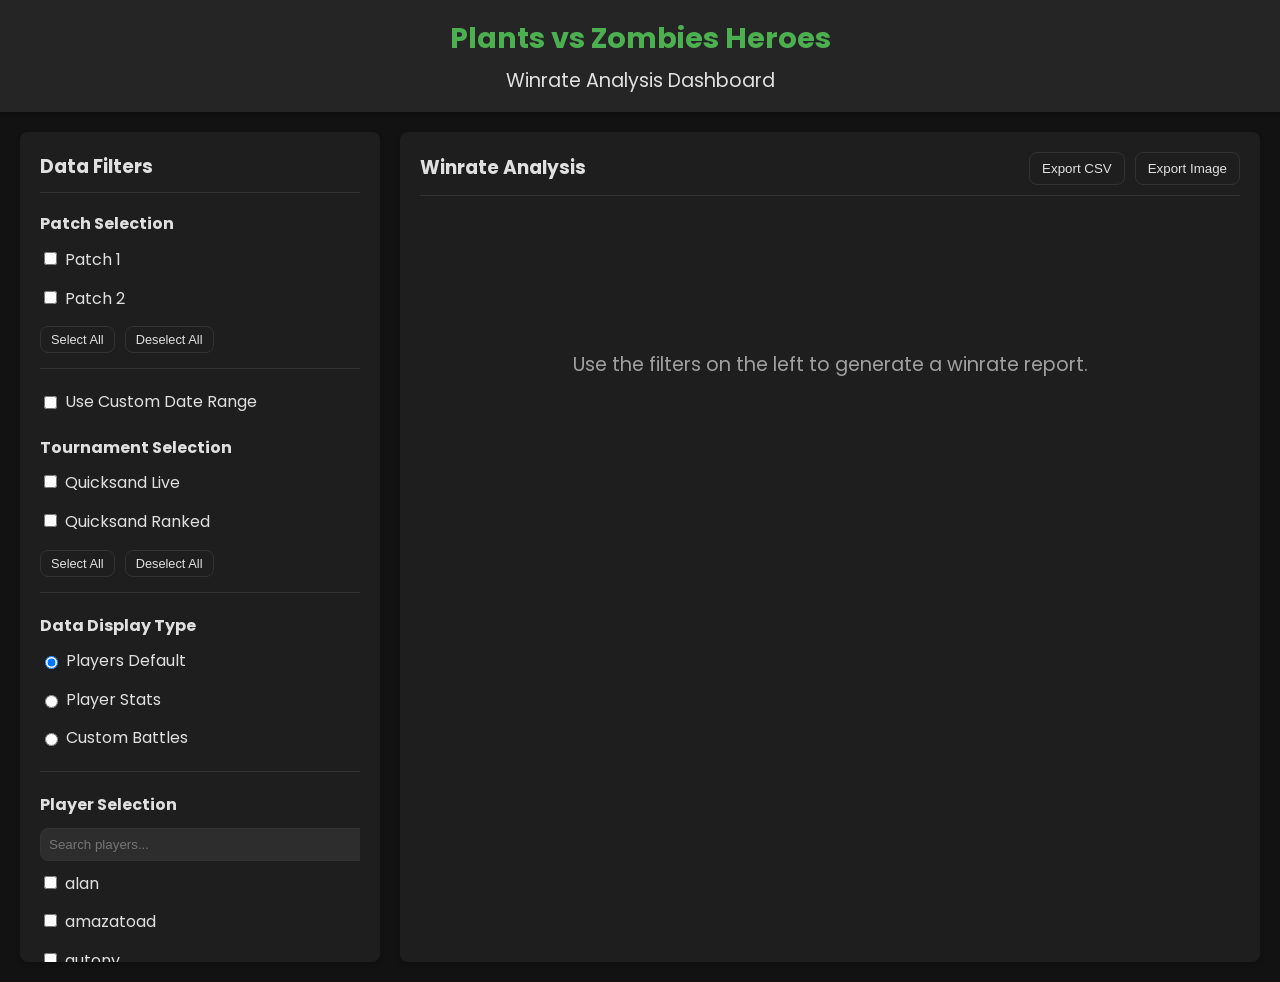
==== commit 131a78e0: "updated the site" ====
--- a/index.html
+++ b/index.html
@@ -12,11 +12,7 @@
         <div class="header-content">
             <h1>Plants vs Zombies Heroes</h1>
             <h2>Winrate Analysis Dashboard</h2>
-            <div class="theme-toggle">
-                <button id="theme-toggle-btn" title="Toggle Dark/Light Theme">
-                    <svg xmlns="http://www.w3.org/2000/svg" width="24" height="24" viewBox="0 0 24 24" fill="none" stroke="currentColor" stroke-width="2" stroke-linecap="round" stroke-linejoin="round"><path d="M21 12.79A9 9 0 1 1 11.21 3 7 7 0 0 0 21 12.79z"></path></svg>
-                </button>
-            </div>
+
         </div>
     </header>
 
--- a/css/styles.css
+++ b/css/styles.css
@@ -63,27 +63,7 @@
   font-weight: normal;
 }
 
-.theme-toggle {
-  position: absolute;
-  right: 10px;
-  top: 10px;
-}
-
-.theme-toggle button {
-  background: none;
-  border: none;
-  color: var(--text-color);
-  cursor: pointer;
-  padding: 5px;
-  border-radius: 50%;
-  display: flex;
-  align-items: center;
-  justify-content: center;
-}
-
-.theme-toggle button:hover {
-  background-color: rgba(255, 255, 255, 0.1);
-}
+/* Removed theme toggle */
 
 /* Main Container */
 .container {
@@ -143,13 +123,15 @@
 }
 
 .checkbox-container label {
-  display: flex;
-  align-items: center;
-  cursor: pointer;
+  display: inline-flex;
+  align-items: center;
+  cursor: pointer;
+  margin-bottom: 5px;
 }
 
 .checkbox-container input[type="checkbox"] {
   margin-right: 8px;
+  order: -1;
 }
 
 .select-buttons {
@@ -195,10 +177,12 @@
 .radio-option {
   display: flex;
   align-items: center;
+  margin-bottom: 5px;
 }
 
 .radio-option input[type="radio"] {
   margin-right: 8px;
+  order: -1;
 }
 
 .date-inputs {
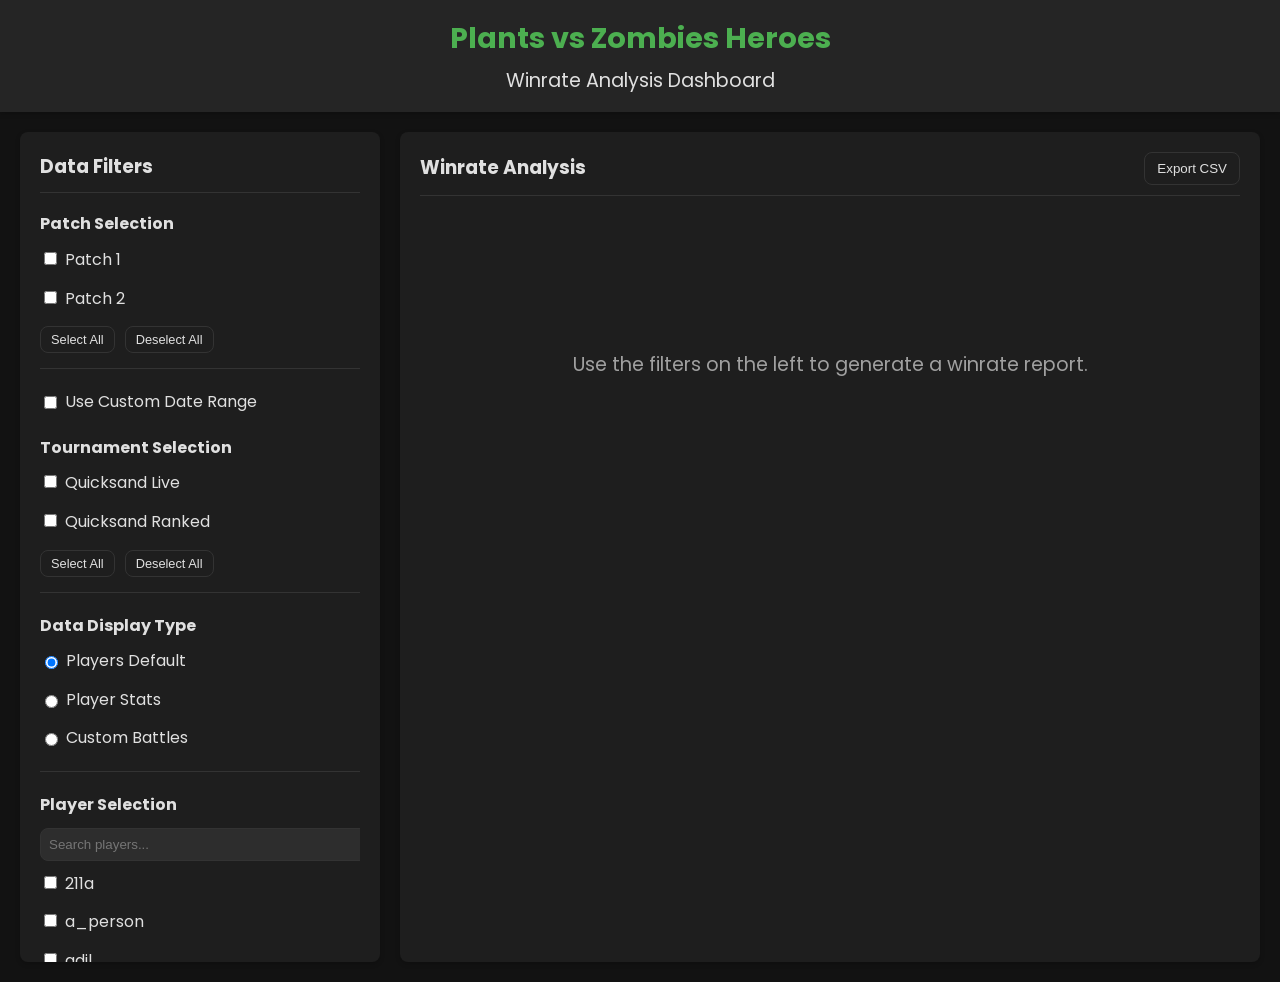
==== commit f870c6d7: "updated site and datafiles" ====
--- a/index.html
+++ b/index.html
@@ -99,9 +99,11 @@
 
             <button id="generate-report" class="generate-btn">Generate Report</button>
             
+            <!-- Experimental features button removed, but functionality kept in code
             <div class="experimental-section">
                 <button id="toggle-experimental" class="experimental-btn">Experimental Features</button>
             </div>
+            -->
         </section>
 
         <section id="results" class="results-section">
@@ -109,7 +111,6 @@
                 <h3>Winrate Analysis</h3>
                 <div class="results-controls">
                     <button id="export-csv" class="control-btn">Export CSV</button>
-                    <button id="export-image" class="control-btn">Export Image</button>
                 </div>
             </div>
 
@@ -126,7 +127,6 @@
                 <div class="tabs">
                     <button class="tab-btn active" data-tab="hero-winrate">Hero Winrates</button>
                     <button class="tab-btn" data-tab="player-winrate">Player Rankings</button>
-                    <button class="tab-btn" data-tab="matchup-details">Matchup Details</button>
                 </div>
 
                 <div id="hero-winrate" class="tab-content active">
@@ -186,11 +186,7 @@
                     </div>
                 </div>
 
-                <div id="matchup-details" class="tab-content">
-                    <div id="matchup-details-container" class="matchup-details-container">
-                        <!-- Will be populated by JavaScript -->
-                    </div>
-                </div>
+                <!-- Matchup details tab removed -->
             </div>
         </section>
     </main>
--- a/css/styles.css
+++ b/css/styles.css
@@ -279,6 +279,11 @@
   gap: 10px;
 }
 
+/* Hide export image button */
+#export-image {
+  display: none;
+}
+
 .control-btn {
   background-color: transparent;
   border: 1px solid var(--border-color);
@@ -342,6 +347,7 @@
   flex: 1;
   text-align: center;
   transition: background-color 0.2s;
+  max-width: 200px;
 }
 
 .tab-btn:first-child {
@@ -435,8 +441,28 @@
   position: relative;
   height: 60px;
   width: 60px;
-}
-
+  text-align: center;
+}
+
+.single-winrate {
+  display: flex;
+  flex-direction: column;
+  justify-content: center;
+  align-items: center;
+  padding: 5px;
+}
+
+.cell-winrate {
+  font-size: 1rem;
+  font-weight: bold;
+}
+
+.cell-games {
+  font-size: 0.75rem;
+  opacity: 0.8;
+}
+
+/* Legacy diagonal cell styles - kept for reference */
 .cell-top-left, .cell-bottom-right {
   position: absolute;
   display: flex;
@@ -472,14 +498,17 @@
 .player-rankings-container {
   display: flex;
   gap: 20px;
+  flex-wrap: wrap;
 }
 
 .ranking-section {
   flex: 1;
+  min-width: 300px;
   background-color: var(--input-bg);
   border-radius: var(--border-radius);
   padding: 15px;
   position: relative;
+  margin-bottom: 20px;
 }
 
 .show-more-container {
@@ -522,11 +551,55 @@
   font-size: 0.8rem;
 }
 
-/* Matchup Details */
-.matchup-details-container {
+/* Player Stats */
+.player-overall-stats {
+  display: flex;
+  gap: 15px;
+  margin-bottom: 25px;
+  flex-wrap: wrap;
+}
+
+.stat-card {
   background-color: var(--input-bg);
   border-radius: var(--border-radius);
-  padding: 20px;
+  padding: 15px;
+  text-align: center;
+  flex: 1;
+  min-width: 100px;
+}
+
+.stat-value {
+  font-size: 1.5rem;
+  font-weight: bold;
+  color: var(--accent-color);
+}
+
+.stat-label {
+  font-size: 0.9rem;
+  color: var(--text-secondary);
+  margin-top: 5px;
+}
+
+.player-stats-table {
+  width: 100%;
+  border-collapse: collapse;
+  margin-bottom: 30px;
+}
+
+.player-stats-table th,
+.player-stats-table td {
+  padding: 8px 12px;
+  text-align: left;
+  border-bottom: 1px solid var(--border-color);
+}
+
+.player-stats-table th {
+  background-color: var(--table-header-bg);
+  color: var(--text-secondary);
+}
+
+.player-stats-table tr:nth-child(even) {
+  background-color: var(--table-stripe-bg);
 }
 
 /* Modal */
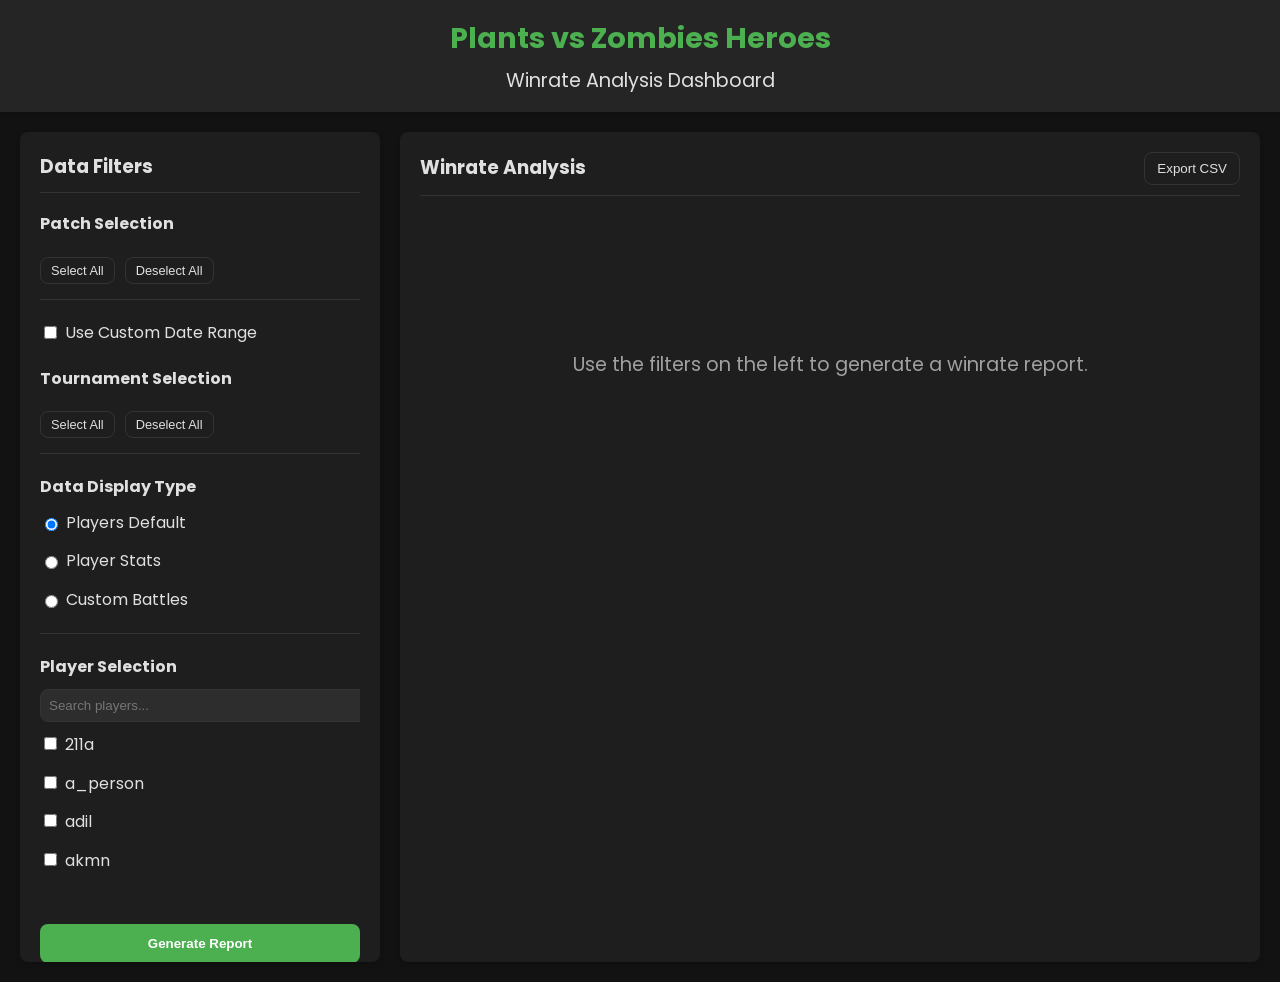
==== commit 55fa15ae: "update" ====
--- a/index.html
+++ b/index.html
@@ -130,29 +130,7 @@
                 </div>
 
                 <div id="hero-winrate" class="tab-content active">
-                    <div class="legend-container">
-                        <div class="legend-title">Winrate Color Legend:</div>
-                        <div class="legend-item">
-                            <div class="legend-color" style="background-color: var(--dark-red)"></div>
-                            <span>≤ 35%</span>
-                        </div>
-                        <div class="legend-item">
-                            <div class="legend-color" style="background-color: var(--orange)"></div>
-                            <span>35-45%</span>
-                        </div>
-                        <div class="legend-item">
-                            <div class="legend-color" style="background-color: var(--yellow)"></div>
-                            <span>45-55%</span>
-                        </div>
-                        <div class="legend-item">
-                            <div class="legend-color" style="background-color: var(--light-green)"></div>
-                            <span>55-65%</span>
-                        </div>
-                        <div class="legend-item">
-                            <div class="legend-color" style="background-color: var(--dark-green)"></div>
-                            <span>≥ 65%</span>
-                        </div>
-                    </div>
+                    <!-- Winrate color legend removed -->
 
                     <div class="winrate-table-container">
                         <table id="winrate-table" class="winrate-table">
--- a/css/styles.css
+++ b/css/styles.css
@@ -336,6 +336,7 @@
   display: flex;
   gap: 2px;
   margin-bottom: 20px;
+  flex-wrap: wrap;
 }
 
 .tab-btn {
@@ -374,33 +375,7 @@
 }
 
 /* Winrate Table */
-.legend-container {
-  display: flex;
-  align-items: center;
-  gap: 15px;
-  flex-wrap: wrap;
-  margin-bottom: 20px;
-  padding: 10px;
-  background-color: var(--input-bg);
-  border-radius: var(--border-radius);
-}
-
-.legend-title {
-  font-weight: 600;
-  margin-right: 10px;
-}
-
-.legend-item {
-  display: flex;
-  align-items: center;
-  gap: 5px;
-}
-
-.legend-color {
-  width: 20px;
-  height: 20px;
-  border-radius: 4px;
-}
+/* Legend removed */
 
 .winrate-table-container {
   overflow-x: auto;
@@ -416,6 +391,19 @@
   border: 1px solid var(--border-color);
   padding: 8px 10px;
   text-align: center;
+}
+
+.zombie-total-header {
+  background-color: var(--table-header-bg);
+  color: #9c27b0; /* Zombie color */
+  font-weight: bold;
+}
+
+.zombie-total-cell {
+  background-color: var(--table-stripe-bg);
+  border-top: 2px solid var(--border-color);
+  text-align: center;
+  display: table-cell !important;
 }
 
 .winrate-table th {
@@ -440,26 +428,31 @@
 .winrate-cell {
   position: relative;
   height: 60px;
-  width: 60px;
+  width: 80px;
   text-align: center;
+  vertical-align: middle;
+  display: table-cell !important;
 }
 
 .single-winrate {
-  display: flex;
-  flex-direction: column;
-  justify-content: center;
-  align-items: center;
+  display: table-cell !important;
   padding: 5px;
+  height: 60px;
+  width: 80px;
+  vertical-align: middle;
+  text-align: center;
 }
 
 .cell-winrate {
   font-size: 1rem;
   font-weight: bold;
+  display: block;
 }
 
 .cell-games {
   font-size: 0.75rem;
   opacity: 0.8;
+  display: block;
 }
 
 /* Legacy diagonal cell styles - kept for reference */
@@ -512,9 +505,10 @@
 }
 
 .show-more-container {
-  position: absolute;
-  top: 15px;
-  right: 15px;
+  position: relative;
+  text-align: right;
+  margin-top: 8px;
+  margin-bottom: 30px;
 }
 
 .show-more-btn, .show-less-btn {
@@ -583,7 +577,7 @@
 .player-stats-table {
   width: 100%;
   border-collapse: collapse;
-  margin-bottom: 30px;
+  margin-bottom: 10px;
 }
 
 .player-stats-table th,
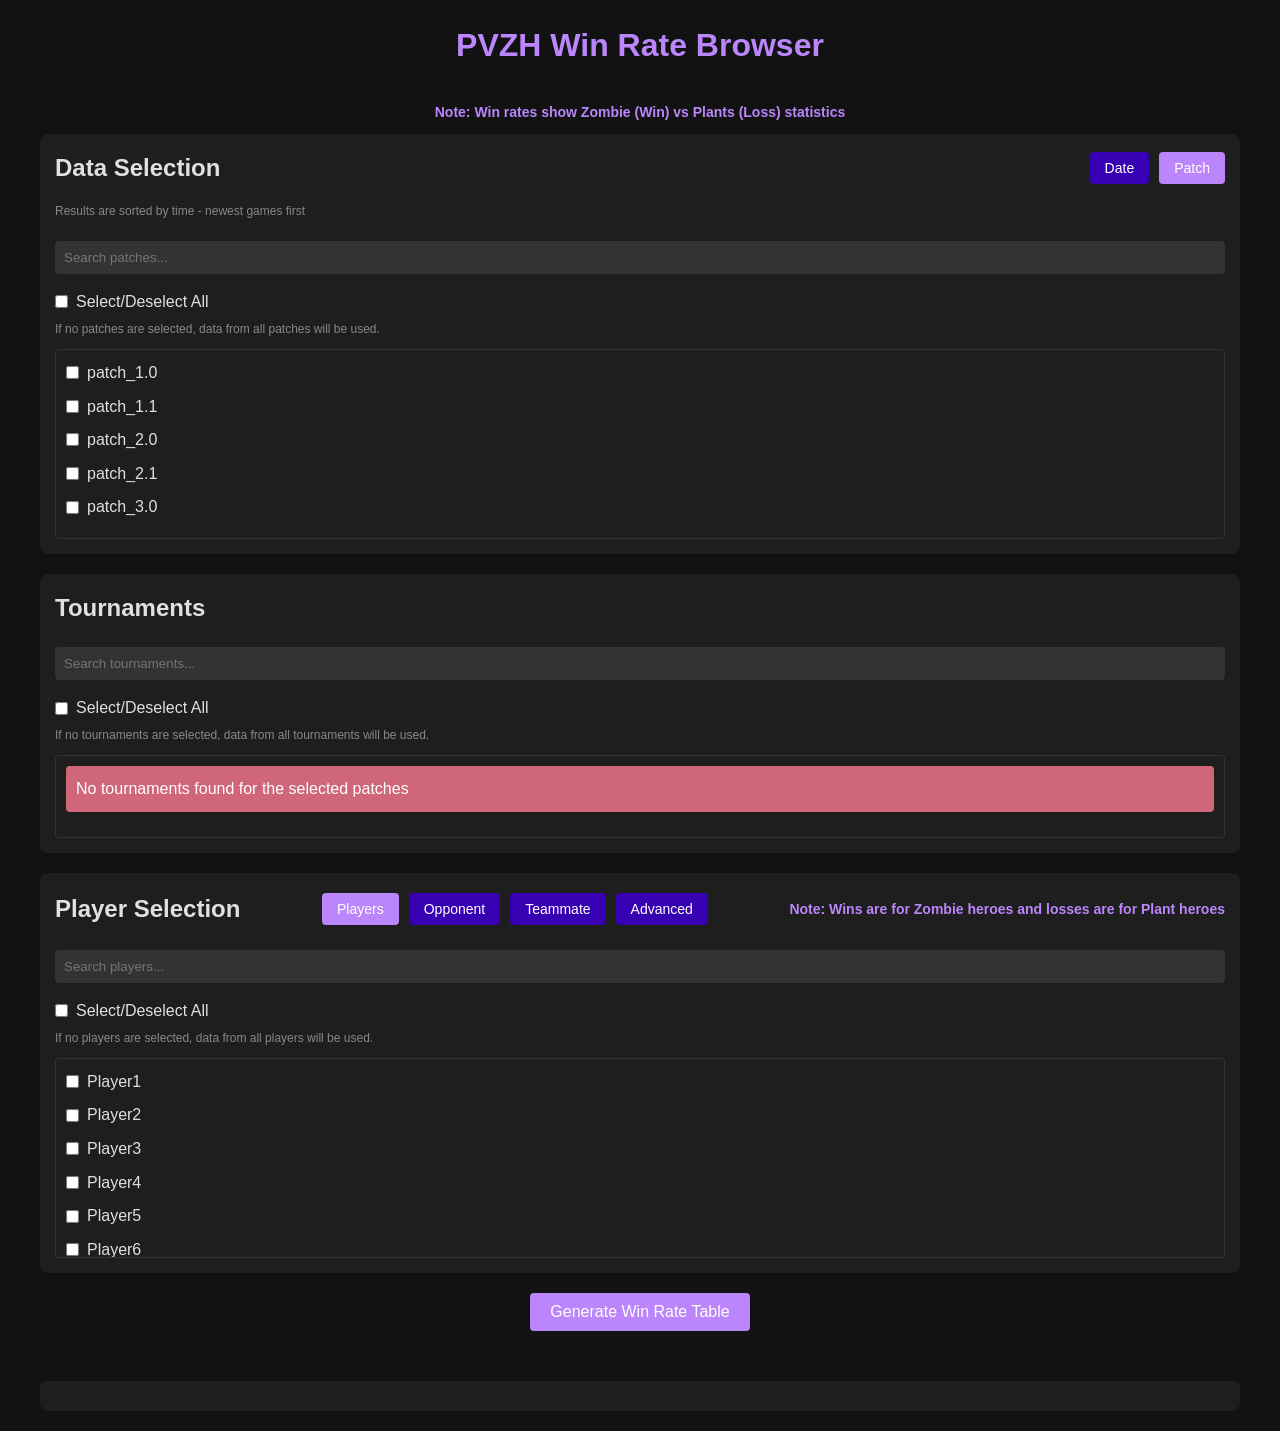
==== commit 76511c02: "update" ====
--- a/index.html
+++ b/index.html
@@ -1,276 +1,2636 @@
-<!DOCTYPE html>
+<!doctype html>
 <html lang="en">
-<head>
-    <meta charset="UTF-8">
-    <meta name="viewport" content="width=device-width, initial-scale=1.0">
-    <title>Plants vs Zombies Heroes Winrate Analyzer</title>
-    <link href="https://fonts.googleapis.com/css2?family=Poppins:wght@400;500;600;700&display=swap" rel="stylesheet">
-    <link rel="stylesheet" href="css/styles.css">
-</head>
-<body>
-    <header>
-        <div class="header-content">
-            <h1>Plants vs Zombies Heroes</h1>
-            <h2>Winrate Analysis Dashboard</h2>
-
-        </div>
-    </header>
-
-    <main class="container">
-        <section id="filters" class="filters-section">
-            <h3>Data Filters</h3>
-            
-            <div class="filter-group" id="patches-filter">
-                <h4>Patch Selection</h4>
-                <div class="filter-content">
-                    <div class="checkbox-container" id="patches-container"></div>
-                    <div class="select-buttons">
-                        <button id="select-all-patches">Select All</button>
-                        <button id="deselect-all-patches">Deselect All</button>
+    <head>
+        <meta charset="UTF-8" />
+        <meta name="viewport" content="width=device-width, initial-scale=1.0" />
+        <title>PVZH Win Rate Browser</title>
+        <style>
+            :root {
+                --bg-color: #121212;
+                --card-bg: #1e1e1e;
+                --text-color: #e0e0e0;
+                --accent-color: #bb86fc;
+                --error-color: #cf6679;
+                --success-color: #03dac6;
+                --button-bg: #3700b3;
+                --button-hover: #6200ee;
+                --table-header: #2d2d2d;
+                --table-row-odd: #262626;
+                --table-row-even: #2d2d2d;
+                --border-color: #333333;
+                --muted-text: #888888;
+            }
+
+            * {
+                margin: 0;
+                padding: 0;
+                box-sizing: border-box;
+            }
+
+            body {
+                font-family: "Segoe UI", Tahoma, Geneva, Verdana, sans-serif;
+                background-color: var(--bg-color);
+                color: var(--text-color);
+                line-height: 1.6;
+                padding: 20px;
+            }
+
+            .container {
+                max-width: 1200px;
+                margin: 0 auto;
+            }
+
+            h1 {
+                text-align: center;
+                margin-bottom: 30px;
+                color: var(--accent-color);
+            }
+
+            .filter-block {
+                background-color: var(--card-bg);
+                border-radius: 8px;
+                padding: 15px;
+                margin-bottom: 20px;
+                box-shadow: 0 4px 6px rgba(0, 0, 0, 0.1);
+            }
+
+            .filter-block h2 {
+                margin-bottom: 15px;
+                display: flex;
+                justify-content: space-between;
+                align-items: center;
+            }
+
+            .button-group {
+                display: flex;
+                gap: 10px;
+            }
+
+            button {
+                background-color: var(--button-bg);
+                color: white;
+                border: none;
+                padding: 8px 15px;
+                border-radius: 4px;
+                cursor: pointer;
+                font-size: 14px;
+                transition: background-color 0.3s;
+            }
+
+            button:hover {
+                background-color: var(--button-hover);
+            }
+
+            button.active {
+                background-color: var(--accent-color);
+            }
+
+            .note {
+                color: var(--muted-text);
+                font-size: 12px;
+                margin-top: 5px;
+            }
+
+            .important-note {
+                color: var(--accent-color);
+                font-size: 14px;
+                margin: 10px 0;
+                font-weight: bold;
+                text-align: center;
+            }
+
+            .ranking-section {
+                margin-top: 20px;
+                background-color: var(--card-bg);
+                border-radius: 8px;
+                padding: 15px;
+                box-shadow: 0 4px 6px rgba(0, 0, 0, 0.1);
+            }
+
+            .ranking-title {
+                font-size: 16px;
+                font-weight: bold;
+                margin-bottom: 10px;
+                color: var(--accent-color);
+            }
+
+            .ranking-list {
+                list-style-type: none;
+                padding: 0;
+            }
+
+            .ranking-item {
+                display: flex;
+                justify-content: space-between;
+                padding: 8px;
+                margin-bottom: 5px;
+                border-radius: 4px;
+                background-color: var(--table-row-odd);
+            }
+
+            .more-less-button {
+                display: block;
+                margin: 10px auto 0;
+                background-color: var(--button-bg);
+                color: white;
+                border: none;
+                padding: 5px 10px;
+                border-radius: 4px;
+                cursor: pointer;
+                font-size: 12px;
+            }
+
+            .more-less-button:hover {
+                background-color: var(--button-hover);
+            }
+
+            .player-ranking-container {
+                margin-top: 15px;
+            }
+
+            .ranking-section {
+                margin-top: 20px;
+                background-color: var(--card-bg);
+                border-radius: 8px;
+                padding: 15px;
+                box-shadow: 0 4px 6px rgba(0, 0, 0, 0.1);
+            }
+
+            .ranking-title {
+                font-size: 16px;
+                font-weight: bold;
+                margin-bottom: 10px;
+                color: var(--accent-color);
+            }
+
+            .ranking-list {
+                list-style-type: none;
+                padding: 0;
+            }
+
+            .ranking-list li {
+                display: flex;
+                justify-content: space-between;
+                padding: 5px 10px;
+                border-bottom: 1px solid var(--border-color);
+            }
+
+            .more-less-button {
+                background-color: transparent;
+                color: var(--accent-color);
+                border: 1px solid var(--accent-color);
+                padding: 5px 10px;
+                border-radius: 4px;
+                cursor: pointer;
+                margin-top: 10px;
+                width: 100%;
+                font-size: 12px;
+            }
+
+            .more-less-button:hover {
+                background-color: rgba(187, 134, 252, 0.1);
+            }
+
+            .player-ranking-item {
+                display: flex;
+                justify-content: space-between;
+                align-items: center;
+                padding: 8px;
+                border-radius: 4px;
+            }
+
+            .select-all-container {
+                margin-bottom: 10px;
+            }
+
+            .hero-list {
+                margin-top: 10px;
+            }
+
+            .hero-item {
+                margin-bottom: 8px;
+                padding: 5px;
+                border-radius: 4px;
+            }
+
+            .hero-item:hover {
+                background-color: var(--table-header);
+            }
+
+            .advanced-section {
+                margin-bottom: 20px;
+                padding: 10px;
+                border: 1px solid var(--border-color);
+                border-radius: 4px;
+            }
+
+            .player-comparison {
+                display: flex;
+                flex-direction: column;
+                gap: 20px;
+                margin-top: 20px;
+            }
+
+            .comparison-header {
+                display: flex;
+                justify-content: space-between;
+                align-items: center;
+                padding: 10px;
+                background-color: var(--table-header);
+                border-radius: 4px;
+            }
+
+            .player-card {
+                flex: 1;
+                padding: 15px;
+                background-color: var(--card-bg);
+                border-radius: 8px;
+                box-shadow: 0 4px 6px rgba(0, 0, 0, 0.1);
+            }
+
+            .player-hero {
+                display: flex;
+                align-items: center;
+                margin-bottom: 10px;
+                padding: 8px;
+                background-color: var(--table-row-odd);
+                border-radius: 4px;
+            }
+
+            .player-hero-name {
+                font-weight: bold;
+                margin-right: 10px;
+            }
+
+            .player-hero-stats {
+                margin-left: auto;
+            }
+
+            .head-to-head {
+                display: flex;
+                justify-content: space-between;
+                align-items: center;
+                padding: 15px;
+                background-color: var(--card-bg);
+                border-radius: 8px;
+                box-shadow: 0 4px 6px rgba(0, 0, 0, 0.1);
+                margin-bottom: 20px;
+            }
+
+            .head-to-head-score {
+                font-size: 24px;
+                font-weight: bold;
+            }
+
+            .player-name {
+                font-size: 18px;
+                font-weight: bold;
+                color: var(--accent-color);
+            }
+
+            .match-history {
+                margin-top: 20px;
+            }
+
+            .match-item {
+                display: flex;
+                justify-content: space-between;
+                padding: 10px;
+                border-bottom: 1px solid var(--border-color);
+            }
+
+            .match-item:last-child {
+                border-bottom: none;
+            }
+
+            .match-result-win {
+                color: var(--success-color);
+                font-weight: bold;
+            }
+
+            .match-result-loss {
+                color: var(--error-color);
+                font-weight: bold;
+            }
+
+            .time-window,
+            .patch-select,
+            .tournament-select,
+            .player-select,
+            .opponent-select {
+                display: none;
+                margin-top: 15px;
+            }
+
+            .checkbox-list {
+                max-height: 200px;
+                overflow-y: auto;
+                border: 1px solid var(--border-color);
+                padding: 10px;
+                border-radius: 4px;
+                margin-top: 10px;
+            }
+
+            .checkbox-item {
+                margin-bottom: 8px;
+            }
+
+            label {
+                display: flex;
+                align-items: center;
+                gap: 8px;
+                cursor: pointer;
+            }
+
+            input[type="checkbox"] {
+                cursor: pointer;
+            }
+
+            input[type="date"],
+            input[type="text"],
+            select {
+                width: 100%;
+                padding: 8px;
+                margin-top: 5px;
+                border-radius: 4px;
+                border: 1px solid var(--border-color);
+                background-color: #333;
+                color: var(--text-color);
+            }
+
+            .search-bar {
+                margin-bottom: 15px;
+            }
+
+            .hero-grid {
+                margin-top: 30px;
+                overflow-x: auto;
+            }
+
+            table {
+                border-collapse: collapse;
+                width: 100%;
+                min-width: 1000px;
+            }
+
+            th,
+            td {
+                padding: 10px;
+                text-align: center;
+                border: 1px solid var(--border-color);
+            }
+
+            th {
+                background-color: var(--table-header);
+                position: sticky;
+                top: 0;
+            }
+
+            tr:nth-child(odd) {
+                background-color: var(--table-row-odd);
+            }
+
+            tr:nth-child(even) {
+                background-color: var(--table-row-even);
+            }
+
+            .hero-cell {
+                font-weight: bold;
+                background-color: var(--table-header);
+            }
+
+            .winrate-cell {
+                transition: background-color 0.3s;
+            }
+
+            .stats-summary {
+                margin-top: 20px;
+                background-color: var(--card-bg);
+                padding: 15px;
+                border-radius: 8px;
+            }
+
+            .loading {
+                text-align: center;
+                padding: 20px;
+                font-size: 18px;
+                color: var(--accent-color);
+            }
+
+            .error {
+                background-color: var(--error-color);
+                color: white;
+                padding: 10px;
+                border-radius: 4px;
+                margin-bottom: 15px;
+            }
+
+            .search-button-container {
+                margin-top: 20px;
+                text-align: center;
+            }
+
+            .search-button {
+                padding: 10px 20px;
+                font-size: 16px;
+                background-color: var(--accent-color);
+            }
+
+            /* For mobile responsiveness */
+            @media (max-width: 768px) {
+                .button-group {
+                    flex-direction: column;
+                }
+
+                .hero-grid {
+                    overflow-x: scroll;
+                }
+            }
+        </style>
+    </head>
+    <body>
+        <div class="container">
+            <h1>PVZH Win Rate Browser</h1>
+            <p class="important-note">
+                Note: Win rates show Zombie (Win) vs Plants (Loss) statistics
+            </p>
+
+            <!-- Data/Patch Block -->
+            <div class="filter-block">
+                <h2>
+                    <span>Data Selection</span>
+                    <div class="button-group">
+                        <button id="date-button">Date</button>
+                        <button id="patch-button" class="active">Patch</button>
+                    </div>
+                </h2>
+                <p class="note">
+                    Results are sorted by time - newest games first
+                </p>
+
+                <div class="time-window" id="time-window">
+                    <div class="date-range">
+                        <label for="start-date">Start Date:</label>
+                        <input type="date" id="start-date" />
+
+                        <label for="end-date">End Date:</label>
+                        <input type="date" id="end-date" />
+                    </div>
+                </div>
+
+                <div class="patch-select" id="patch-select">
+                    <div class="search-bar">
+                        <input
+                            type="text"
+                            id="patch-search"
+                            placeholder="Search patches..."
+                        />
+                    </div>
+                    <div class="select-all-container">
+                        <label>
+                            <input type="checkbox" id="select-all-patches" />
+                            Select/Deselect All
+                        </label>
+                        <p class="note">
+                            If no patches are selected, data from all patches
+                            will be used.
+                        </p>
+                    </div>
+                    <div class="checkbox-list" id="patch-list">
+                        <!-- Patches will be populated here -->
+                        <div class="loading">Loading patches...</div>
                     </div>
                 </div>
             </div>
 
-            <div class="filter-group" id="custom-date-filter" style="display: none;">
-                <h4>Custom Date Range</h4>
-                <div class="filter-content">
-                    <div class="date-inputs">
-                        <div class="date-input-group">
-                            <label for="start-date">Start Date:</label>
-                            <input type="date" id="start-date" name="start-date">
+            <!-- Tournament Block -->
+            <div class="filter-block">
+                <h2>Tournaments</h2>
+                <div class="tournament-select" id="tournament-select">
+                    <div class="search-bar">
+                        <input
+                            type="text"
+                            id="tournament-search"
+                            placeholder="Search tournaments..."
+                        />
+                    </div>
+                    <div class="select-all-container">
+                        <label>
+                            <input
+                                type="checkbox"
+                                id="select-all-tournaments"
+                            />
+                            Select/Deselect All
+                        </label>
+                        <p class="note">
+                            If no tournaments are selected, data from all
+                            tournaments will be used.
+                        </p>
+                    </div>
+                    <div class="checkbox-list" id="tournament-list">
+                        <!-- Tournaments will be populated here -->
+                        <div class="loading">Loading tournaments...</div>
+                    </div>
+                </div>
+            </div>
+
+            <!-- Player Block -->
+            <div class="filter-block">
+                <h2>
+                    <span>Player Selection</span>
+                    <div class="button-group">
+                        <button id="players-button" class="active">
+                            Players
+                        </button>
+                        <button id="opponent-button">Opponent</button>
+                        <button id="teammate-button">Teammate</button>
+                        <button id="advanced-button">Advanced</button>
+                    </div>
+                    <p class="important-note">
+                        Note: Wins are for Zombie heroes and losses are for
+                        Plant heroes
+                    </p>
+                </h2>
+
+                <div class="player-select" id="player-select">
+                    <div class="search-bar">
+                        <input
+                            type="text"
+                            id="player-search"
+                            placeholder="Search players..."
+                        />
+                    </div>
+                    <div class="select-all-container">
+                        <label>
+                            <input type="checkbox" id="select-all-players" />
+                            Select/Deselect All
+                        </label>
+                        <p class="note">
+                            If no players are selected, data from all players
+                            will be used.
+                        </p>
+                    </div>
+                    <div class="checkbox-list" id="player-list">
+                        <!-- Players will be populated here -->
+                        <div class="loading">Loading players...</div>
+                    </div>
+                </div>
+
+                <div class="opponent-select" id="opponent-select">
+                    <div class="search-bar">
+                        <input
+                            type="text"
+                            id="opponent-search"
+                            placeholder="Search opponents..."
+                        />
+                        <div id="opponent-results" class="checkbox-list">
+                            <!-- Opponent search results will be populated here -->
                         </div>
-                        <div class="date-input-group">
-                            <label for="end-date">End Date:</label>
-                            <input type="date" id="end-date" name="end-date">
+                    </div>
+                    <div id="selected-opponent">
+                        <!-- Selected opponent will be shown here -->
+                    </div>
+                    <div id="opponent-ranking-container" style="display: none">
+                        <div class="ranking-section">
+                            <div class="ranking-title">
+                                Heroes This Opponent Loses Most To
+                            </div>
+                            <ul
+                                id="opponent-weakness-ranking"
+                                class="ranking-list"
+                                data-visible="5"
+                            ></ul>
+                            <button
+                                class="more-less-button"
+                                id="opponent-weakness-more"
+                            >
+                                Show More
+                            </button>
+                        </div>
+                        <div class="ranking-section">
+                            <div class="ranking-title">Most Played Heroes</div>
+                            <ul
+                                id="opponent-most-played-ranking"
+                                class="ranking-list"
+                                data-visible="5"
+                            ></ul>
+                            <button
+                                class="more-less-button"
+                                id="opponent-played-more"
+                            >
+                                Show More
+                            </button>
                         </div>
                     </div>
                 </div>
-            </div>
-
-            <div class="toggle-filter">
-                <input type="checkbox" id="use-custom-date" name="use-custom-date">
-                <label for="use-custom-date">Use Custom Date Range</label>
-            </div>
-
-            <div class="filter-group" id="tournaments-filter">
-                <h4>Tournament Selection</h4>
-                <div class="filter-content">
-                    <div class="checkbox-container" id="tournaments-container"></div>
-                    <div class="select-buttons">
-                        <button id="select-all-tournaments">Select All</button>
-                        <button id="deselect-all-tournaments">Deselect All</button>
+
+                <div
+                    class="teammate-select"
+                    id="teammate-select"
+                    style="display: none"
+                >
+                    <div class="search-bar">
+                        <input
+                            type="text"
+                            id="teammate-search"
+                            placeholder="Search teammates..."
+                        />
+                        <div id="teammate-results" class="checkbox-list">
+                            <!-- Teammate search results will be populated here -->
+                        </div>
                     </div>
-                </div>
-            </div>
-
-            <div class="filter-group" id="data-type-filter">
-                <h4>Data Display Type</h4>
-                <div class="filter-content">
-                    <div class="radio-container">
-                        <div class="radio-option">
-                            <input type="radio" id="players-default" name="data-type" value="players-default" checked>
-                            <label for="players-default">Players Default</label>
+                    <div id="selected-teammate">
+                        <!-- Selected teammate will be shown here -->
+                    </div>
+                    <div id="teammate-ranking-container" style="display: none">
+                        <div class="ranking-section">
+                            <div class="ranking-title">Best Winrate Heroes</div>
+                            <ul
+                                id="teammate-best-winrate-ranking"
+                                class="ranking-list"
+                                data-visible="5"
+                            ></ul>
+                            <button
+                                class="more-less-button"
+                                id="teammate-winrate-more"
+                            >
+                                Show More
+                            </button>
                         </div>
-                        <div class="radio-option">
-                            <input type="radio" id="player-stats" name="data-type" value="player-stats">
-                            <label for="player-stats">Player Stats</label>
-                        </div>
-                        <div class="radio-option">
-                            <input type="radio" id="custom-battles" name="data-type" value="custom-battles">
-                            <label for="custom-battles">Custom Battles</label>
+                        <div class="ranking-section">
+                            <div class="ranking-title">Most Played Heroes</div>
+                            <ul
+                                id="teammate-most-played-ranking"
+                                class="ranking-list"
+                                data-visible="5"
+                            ></ul>
+                            <button
+                                class="more-less-button"
+                                id="teammate-played-more"
+                            >
+                                Show More
+                            </button>
                         </div>
                     </div>
                 </div>
+
+                <div
+                    class="advanced-select"
+                    id="advanced-select"
+                    style="display: none"
+                >
+                    <div class="advanced-section">
+                        <h3>Player 1</h3>
+                        <div class="search-bar">
+                            <input
+                                type="text"
+                                id="advanced-player1-search"
+                                placeholder="Search players..."
+                            />
+                            <div
+                                id="advanced-player1-results"
+                                class="checkbox-list"
+                            >
+                                <!-- Player 1 search results will be populated here -->
+                            </div>
+                        </div>
+                        <div id="selected-player1">
+                            <!-- Selected player 1 will be shown here -->
+                        </div>
+                    </div>
+
+                    <div class="advanced-section">
+                        <h3>Player 2</h3>
+                        <div class="search-bar">
+                            <input
+                                type="text"
+                                id="advanced-player2-search"
+                                placeholder="Search players..."
+                            />
+                            <div
+                                id="advanced-player2-results"
+                                class="checkbox-list"
+                            >
+                                <!-- Player 2 search results will be populated here -->
+                            </div>
+                        </div>
+                        <div id="selected-player2">
+                            <!-- Selected player 2 will be shown here -->
+                        </div>
+                    </div>
+                    <p class="note">
+                        Select two players to see their head-to-head statistics.
+                    </p>
+                </div>
             </div>
 
-            <div class="filter-group" id="players-filter">
-                <h4>Player Selection</h4>
-                <div class="filter-content">
-                    <div class="search-container">
-                        <input type="text" id="player-search" placeholder="Search players...">
+            <div class="search-button-container">
+                <button id="search-button" class="search-button">
+                    Generate Win Rate Table
+                </button>
+            </div>
+
+            <!-- Results Table -->
+            <div class="hero-grid" id="hero-grid">
+                <!-- Hero vs Hero grid will be generated here -->
+            </div>
+
+            <!-- Stats Summary -->
+            <div class="stats-summary" id="stats-summary">
+                <!-- Summary statistics will be displayed here -->
+            </div>
+        </div>
+
+        <script>
+            // Hero data
+            const heroes = {
+                zombies: [
+                    "sb",
+                    "sm",
+                    "if",
+                    "rb",
+                    "eb",
+                    "bf",
+                    "pb",
+                    "im",
+                    "zm",
+                    "nt",
+                    "hg",
+                ],
+                plants: [
+                    "gs",
+                    "sf",
+                    "wk",
+                    "cz",
+                    "sp",
+                    "ct",
+                    "gk",
+                    "nc",
+                    "ro",
+                    "cc",
+                    "bc",
+                ],
+            };
+
+            // Hero display names (you can customize these)
+            const heroNames = {
+                sb: "Super Brainz",
+                sm: "Smash",
+                if: "Impfinity",
+                rb: "Rustbolt",
+                eb: "Electric Boogaloo",
+                bf: "Brain Freeze",
+                pb: "Professor Brainstorm",
+                im: "Immorticia",
+                zm: "Z-Mech",
+                nt: "Neptuna",
+                hg: "Huge-Gigantacus",
+                gs: "Green Shadow",
+                sf: "Solar Flare",
+                wk: "Wall-Knight",
+                cz: "Chompzilla",
+                sp: "Spudow",
+                ct: "Citron",
+                gk: "Grass Knuckles",
+                nc: "Nightcap",
+                ro: "Rose",
+                cc: "Captain Combustible",
+                bc: "Beta-Carrotina",
+            };
+
+            // Global variables
+            let allPatches = [];
+            let allTournaments = [];
+            let allPlayers = [];
+            let matchData = [];
+
+            // Element references
+            const dateButton = document.getElementById("date-button");
+            const patchButton = document.getElementById("patch-button");
+            const timeWindow = document.getElementById("time-window");
+            const patchSelect = document.getElementById("patch-select");
+            const tournamentSelect =
+                document.getElementById("tournament-select");
+            const playersButton = document.getElementById("players-button");
+            const opponentButton = document.getElementById("opponent-button");
+            const teammateButton = document.getElementById("teammate-button");
+            const playerSelect = document.getElementById("player-select");
+            const opponentSelect = document.getElementById("opponent-select");
+            const teammateSelect = document.getElementById("teammate-select");
+            const searchButton = document.getElementById("search-button");
+            const advancedButton = document.getElementById("advanced-button");
+
+            // Initialize the page
+            document.addEventListener("DOMContentLoaded", function () {
+                // Show patch select by default
+                patchSelect.style.display = "block";
+                tournamentSelect.style.display = "block";
+                playerSelect.style.display = "block";
+
+                // Initialize teammate search
+                document
+                    .getElementById("teammate-search")
+                    .addEventListener("input", function () {
+                        searchTeammates();
+                    });
+
+                // Initial fetch of data
+                fetchPatches();
+                fetchPlayers();
+                fetchTournaments();
+
+                // Set default date range (last 30 days)
+                const endDate = new Date();
+                const startDate = new Date();
+                startDate.setDate(startDate.getDate() - 30);
+
+                document.getElementById("end-date").valueAsDate = endDate;
+                document.getElementById("start-date").valueAsDate = startDate;
+
+                // Setup select all checkboxes
+                document
+                    .getElementById("select-all-patches")
+                    .addEventListener("change", function () {
+                        const checkboxes = document.querySelectorAll(
+                            'input[name="patch"]',
+                        );
+                        checkboxes.forEach(
+                            (checkbox) => (checkbox.checked = this.checked),
+                        );
+                        fetchTournaments();
+                    });
+
+                document
+                    .getElementById("select-all-tournaments")
+                    .addEventListener("change", function () {
+                        const checkboxes = document.querySelectorAll(
+                            'input[name="tournament"]',
+                        );
+                        checkboxes.forEach(
+                            (checkbox) => (checkbox.checked = this.checked),
+                        );
+                    });
+
+                document
+                    .getElementById("select-all-players")
+                    .addEventListener("change", function () {
+                        const checkboxes = document.querySelectorAll(
+                            'input[name="player"]',
+                        );
+                        checkboxes.forEach(
+                            (checkbox) => (checkbox.checked = this.checked),
+                        );
+                    });
+            });
+
+            // Toggle between date and patch selection
+            dateButton.addEventListener("click", function () {
+                dateButton.classList.add("active");
+                patchButton.classList.remove("active");
+                timeWindow.style.display = "block";
+                patchSelect.style.display = "none";
+            });
+
+            patchButton.addEventListener("click", function () {
+                patchButton.classList.add("active");
+                dateButton.classList.remove("active");
+                patchSelect.style.display = "block";
+                timeWindow.style.display = "none";
+            });
+
+            // Toggle between players, opponent, teammate, and advanced selection
+            playersButton.addEventListener("click", function () {
+                playersButton.classList.add("active");
+                opponentButton.classList.remove("active");
+                teammateButton.classList.remove("active");
+                document
+                    .getElementById("advanced-button")
+                    .classList.remove("active");
+                playerSelect.style.display = "block";
+                opponentSelect.style.display = "none";
+                teammateSelect.style.display = "none";
+                document.getElementById("advanced-select").style.display =
+                    "none";
+            });
+
+            opponentButton.addEventListener("click", function () {
+                opponentButton.classList.add("active");
+                playersButton.classList.remove("active");
+                teammateButton.classList.remove("active");
+                document
+                    .getElementById("advanced-button")
+                    .classList.remove("active");
+                opponentSelect.style.display = "block";
+                playerSelect.style.display = "none";
+                teammateSelect.style.display = "none";
+                document.getElementById("advanced-select").style.display =
+                    "none";
+            });
+
+            teammateButton.addEventListener("click", function () {
+                teammateButton.classList.add("active");
+                opponentButton.classList.remove("active");
+                playersButton.classList.remove("active");
+                document
+                    .getElementById("advanced-button")
+                    .classList.remove("active");
+                teammateSelect.style.display = "block";
+                opponentSelect.style.display = "none";
+                playerSelect.style.display = "none";
+                document.getElementById("advanced-select").style.display =
+                    "none";
+            });
+
+            document
+                .getElementById("advanced-button")
+                .addEventListener("click", function () {
+                    this.classList.add("active");
+                    playersButton.classList.remove("active");
+                    opponentButton.classList.remove("active");
+                    teammateButton.classList.remove("active");
+                    document.getElementById("advanced-select").style.display =
+                        "block";
+                    playerSelect.style.display = "none";
+                    opponentSelect.style.display = "none";
+                    teammateSelect.style.display = "none";
+                });
+
+            // Handle More/Less buttons for rankings
+            document.addEventListener("click", function (e) {
+                if (
+                    e.target &&
+                    e.target.classList.contains("more-less-button")
+                ) {
+                    const button = e.target;
+                    const listId = button.id
+                        .replace("-more", "")
+                        .replace("-less", "");
+                    const list = document.getElementById(listId + "-ranking");
+
+                    if (list) {
+                        const isShowingAll = button.textContent === "Show Less";
+                        const visibleItems = isShowingAll ? 5 : 999;
+
+                        // Update list data attribute
+                        list.setAttribute("data-visible", visibleItems);
+
+                        // Show/hide items based on the setting
+                        const items = list.querySelectorAll("li");
+                        items.forEach((item, index) => {
+                            if (index < visibleItems) {
+                                item.style.display = "";
+                            } else {
+                                item.style.display = "none";
+                            }
+                        });
+
+                        // Update button text
+                        button.textContent = isShowingAll
+                            ? "Show More"
+                            : "Show Less";
+                        button.id = listId + (isShowingAll ? "-more" : "-less");
+                    }
+                }
+            });
+
+            // Search functionality
+            document
+                .getElementById("patch-search")
+                .addEventListener("input", (e) => {
+                    filterCheckboxList("patch-list", e.target.value);
+                });
+
+            document
+                .getElementById("tournament-search")
+                .addEventListener("input", (e) => {
+                    filterCheckboxList("tournament-list", e.target.value);
+                });
+
+            document
+                .getElementById("player-search")
+                .addEventListener("input", (e) => {
+                    filterCheckboxList("player-list", e.target.value);
+                });
+
+            document
+                .getElementById("opponent-search")
+                .addEventListener("input", (e) => {
+                    searchOpponents(e.target.value);
+                });
+
+            // Filter checkbox list based on search input
+            function filterCheckboxList(listId, query) {
+                const list = document.getElementById(listId);
+                const items = list.getElementsByClassName("checkbox-item");
+
+                for (let i = 0; i < items.length; i++) {
+                    const label = items[i].querySelector("label");
+                    if (
+                        label.textContent
+                            .toLowerCase()
+                            .includes(query.toLowerCase())
+                    ) {
+                        items[i].style.display = "";
+                    } else {
+                        items[i].style.display = "none";
+                    }
+                }
+            }
+
+            // Search opponents
+            function searchOpponents(query) {
+                if (query.length < 2) {
+                    document.getElementById("opponent-results").innerHTML = "";
+                    return;
+                }
+
+                const matchingPlayers = allPlayers.filter((player) =>
+                    player.toLowerCase().includes(query.toLowerCase()),
+                );
+
+                const resultsHtml = matchingPlayers
+                    .map(
+                        (player) =>
+                            `<div class="checkbox-item">
+                    <label>${player}</label>
+                    <button class="select-opponent" data-player="${player}">Select</button>
+                </div>`,
+                    )
+                    .join("");
+
+                document.getElementById("opponent-results").innerHTML =
+                    resultsHtml;
+
+                // Add event listeners to select buttons
+                document
+                    .querySelectorAll(".select-opponent")
+                    .forEach((button) => {
+                        button.addEventListener("click", () => {
+                            selectOpponent(button.dataset.player);
+                        });
+                    });
+            }
+
+            // Select an opponent
+            function selectOpponent(player) {
+                document.getElementById("selected-opponent").innerHTML =
+                    `<div class="selected-player">
+                    <h3>Selected Opponent: ${player}</h3>
+                    <button id="clear-opponent">Clear</button>
+                </div>`;
+
+                document.getElementById("opponent-search").value = "";
+                document.getElementById("opponent-results").innerHTML = "";
+
+                document
+                    .getElementById("clear-opponent")
+                    .addEventListener("click", () => {
+                        document.getElementById("selected-opponent").innerHTML =
+                            "";
+                    });
+            }
+
+            // Fetch patches
+            async function fetchPatches() {
+                try {
+                    // Get list of directories in the datafiles folder
+                    const repoOwner = "Zintrall";
+                    const repoName = "zintrall.github.io";
+                    const path = "datafiles";
+
+                    const apiUrl = `https://api.github.com/repos/${repoOwner}/${repoName}/contents/${path}`;
+                    const response = await fetch(apiUrl);
+
+                    if (!response.ok) {
+                        throw new Error("Failed to fetch patches");
+                    }
+
+                    const data = await response.json();
+                    allPatches = data
+                        .filter((item) => item.type === "dir")
+                        .map((item) => item.name);
+
+                    renderPatchList();
+                    fetchTournaments();
+                } catch (error) {
+                    console.error("Error fetching patches:", error);
+                    // Fallback to dummy data if fetch fails
+                    allPatches = [
+                        "patch_1.0",
+                        "patch_1.1",
+                        "patch_2.0",
+                        "patch_2.1",
+                        "patch_3.0",
+                    ];
+                    renderPatchList();
+                    fetchTournaments();
+                }
+            }
+
+            // Render patch list
+            function renderPatchList() {
+                const patchList = document.getElementById("patch-list");
+                patchList.innerHTML = allPatches
+                    .map(
+                        (patch) =>
+                            `<div class="checkbox-item">
+                    <label>
+                        <input type="checkbox" name="patch" value="${patch}">
+                        ${patch}
+                    </label>
+                </div>`,
+                    )
+                    .join("");
+
+                // When patches are selected, update tournament list
+                document
+                    .querySelectorAll('input[name="patch"]')
+                    .forEach((checkbox) => {
+                        checkbox.addEventListener("change", fetchTournaments);
+                    });
+            }
+
+            // Fetch tournaments based on selected patches
+            async function fetchTournaments() {
+                const selectedPatches = Array.from(
+                    document.querySelectorAll('input[name="patch"]:checked'),
+                ).map((input) => input.value);
+
+                document.getElementById("tournament-list").innerHTML =
+                    '<div class="loading">Loading tournaments...</div>';
+
+                document.getElementById("tournament-list").innerHTML =
+                    '<div class="loading">Loading tournaments...</div>';
+
+                try {
+                    const repoOwner = "Zintrall";
+                    const repoName = "zintrall.github.io";
+
+                    let allTournamentsData = [];
+
+                    // Fetch tournaments for each selected patch
+                    for (const patch of selectedPatches) {
+                        const path = `datafiles/${patch}`;
+                        const apiUrl = `https://api.github.com/repos/${repoOwner}/${repoName}/contents/${path}`;
+
+                        try {
+                            const response = await fetch(apiUrl);
+
+                            if (response.ok) {
+                                const data = await response.json();
+                                const tournaments = data
+                                    .filter(
+                                        (item) =>
+                                            item.type === "file" &&
+                                            item.name.endsWith(".txt"),
+                                    )
+                                    .map((item) => ({
+                                        name: item.name.replace(".txt", ""),
+                                        patch: patch,
+                                        fullName: `${patch}/${item.name}`,
+                                    }));
+
+                                allTournamentsData =
+                                    allTournamentsData.concat(tournaments);
+                            }
+                        } catch (error) {
+                            console.error(
+                                `Error fetching tournaments for patch ${patch}:`,
+                                error,
+                            );
+                        }
+                    }
+
+                    allTournaments = allTournamentsData;
+                    renderTournamentList();
+                } catch (error) {
+                    console.error("Error fetching tournaments:", error);
+                    // Fallback to dummy data if fetch fails
+                    allTournaments = generateDummyTournaments(selectedPatches);
+                    renderTournamentList();
+                }
+            }
+
+            // Generate dummy tournaments (fallback if GitHub API fails)
+            function generateDummyTournaments(patches) {
+                const tournaments = [];
+                patches.forEach((patch) => {
+                    const count = Math.floor(Math.random() * 5) + 1;
+                    for (let i = 1; i <= count; i++) {
+                        tournaments.push({
+                            name: `tournament_${i}`,
+                            patch: patch,
+                            fullName: `${patch}/tournament_${i}.txt`,
+                        });
+                    }
+                });
+                return tournaments;
+            }
+
+            // Render tournament list
+            function renderTournamentList() {
+                const tournamentList =
+                    document.getElementById("tournament-list");
+                if (allTournaments.length === 0) {
+                    tournamentList.innerHTML =
+                        '<div class="error">No tournaments found for the selected patches</div>';
+                    return;
+                }
+
+                tournamentList.innerHTML = allTournaments
+                    .map(
+                        (tournament) =>
+                            `<div class="checkbox-item">
+                    <label>
+                        <input type="checkbox" name="tournament" value="${tournament.fullName}" data-patch="${tournament.patch}" checked>
+                        ${tournament.name} (${tournament.patch})
+                    </label>
+                </div>`,
+                    )
+                    .join("");
+            }
+
+            // Fetch players
+            async function fetchPlayers() {
+                try {
+                    const repoOwner = "Zintrall";
+                    const repoName = "zintrall.github.io";
+                    const filePath = "playernames.txt";
+
+                    const apiUrl = `https://raw.githubusercontent.com/${repoOwner}/${repoName}/main/${filePath}`;
+                    const response = await fetch(apiUrl);
+
+                    if (!response.ok) {
+                        throw new Error("Failed to fetch player names");
+                    }
+
+                    const data = await response.text();
+                    allPlayers = data
+                        .split("\n")
+                        .filter((name) => name.trim() !== "");
+                    renderPlayerList();
+                } catch (error) {
+                    console.error("Error fetching players:", error);
+                    // Fallback to dummy data if fetch fails
+                    allPlayers = [
+                        "Player1",
+                        "Player2",
+                        "Player3",
+                        "Player4",
+                        "Player5",
+                        "Player6",
+                        "Player7",
+                        "Player8",
+                        "Player9",
+                        "Player10",
+                    ];
+                    renderPlayerList();
+                }
+            }
+
+            // Render player list
+            function renderPlayerList() {
+                const playerList = document.getElementById("player-list");
+                playerList.innerHTML = allPlayers
+                    .map(
+                        (player) =>
+                            `<div class="checkbox-item">
+                    <label>
+                        <input type="checkbox" name="player" value="${player}">
+                        ${player}
+                    </label>
+                </div>`,
+                    )
+                    .join("");
+
+                // Setup advanced mode player search
+                document
+                    .getElementById("advanced-player1-search")
+                    .addEventListener("input", (e) => {
+                        searchAdvancedPlayer(e.target.value, "1");
+                    });
+
+                document
+                    .getElementById("advanced-player2-search")
+                    .addEventListener("input", (e) => {
+                        searchAdvancedPlayer(e.target.value, "2");
+                    });
+            }
+
+            // Search players for advanced mode
+            function searchAdvancedPlayer(query, playerNum) {
+                if (query.length < 2) {
+                    document.getElementById(
+                        `advanced-player${playerNum}-results`,
+                    ).innerHTML = "";
+                    return;
+                }
+
+                const matchingPlayers = allPlayers.filter((player) =>
+                    player.toLowerCase().includes(query.toLowerCase()),
+                );
+
+                const resultsHtml = matchingPlayers
+                    .map(
+                        (player) =>
+                            `<div class="checkbox-item">
+                    <label>${player}</label>
+                    <button class="select-advanced-player" data-player="${player}" data-num="${playerNum}">Select</button>
+                </div>`,
+                    )
+                    .join("");
+
+                document.getElementById(
+                    `advanced-player${playerNum}-results`,
+                ).innerHTML = resultsHtml;
+
+                // Add event listeners to select buttons
+                document
+                    .querySelectorAll(
+                        `.select-advanced-player[data-num="${playerNum}"]`,
+                    )
+                    .forEach((button) => {
+                        button.addEventListener("click", () => {
+                            selectAdvancedPlayer(
+                                button.dataset.player,
+                                playerNum,
+                            );
+                        });
+                    });
+            }
+
+            // Select a player in advanced mode
+            function selectAdvancedPlayer(player, playerNum) {
+                document.getElementById(
+                    `selected-player${playerNum}`,
+                ).innerHTML = `<div class="selected-player">
+                    <h3>Selected Player ${playerNum}: ${player}</h3>
+                    <button class="clear-player" data-num="${playerNum}">Clear</button>
+                </div>`;
+
+                document.getElementById(
+                    `advanced-player${playerNum}-search`,
+                ).value = "";
+                document.getElementById(
+                    `advanced-player${playerNum}-results`,
+                ).innerHTML = "";
+
+                document
+                    .querySelector(`.clear-player[data-num="${playerNum}"]`)
+                    .addEventListener("click", () => {
+                        document.getElementById(
+                            `selected-player${playerNum}`,
+                        ).innerHTML = "";
+                    });
+            }
+
+            // Generate win rate table
+            searchButton.addEventListener("click", generateWinRateTable);
+
+            function generateWinRateTable() {
+                const heroGrid = document.getElementById("hero-grid");
+                heroGrid.innerHTML =
+                    '<div class="loading">Generating win rate table...</div>';
+
+                // In a real implementation, this would fetch and process your data
+                // For now, we'll simulate with dummy data
+                setTimeout(() => {
+                    fetchMatchData();
+                }, 1000);
+            }
+
+            // Fetch match data
+            async function fetchMatchData() {
+                const heroGrid = document.getElementById("hero-grid");
+                const statsSummary = document.getElementById("stats-summary");
+
+                heroGrid.innerHTML =
+                    '<div class="loading">Loading match data...</div>';
+                statsSummary.innerHTML = "";
+
+                // Determine date range or patches
+                let dataFilter;
+                if (dateButton.classList.contains("active")) {
+                    dataFilter = {
+                        type: "date",
+                        startDate: document.getElementById("start-date").value,
+                        endDate: document.getElementById("end-date").value,
+                    };
+                } else {
+                    const selectedPatches = Array.from(
+                        document.querySelectorAll(
+                            'input[name="patch"]:checked',
+                        ),
+                    ).map((input) => input.value);
+
+                    dataFilter = {
+                        type: "patch",
+                        patches: selectedPatches,
+                        allPatches: selectedPatches.length === 0, // Flag to indicate all patches should be used
+                    };
+                }
+
+                // Get selected tournaments
+                const selectedTournaments = Array.from(
+                    document.querySelectorAll(
+                        'input[name="tournament"]:checked',
+                    ),
+                ).map((input) => input.value);
+
+                const useAllTournaments = selectedTournaments.length === 0;
+
+                // Get player filter type and selection
+                let playerFilter;
+                if (
+                    document
+                        .getElementById("advanced-button")
+                        .classList.contains("active")
+                ) {
+                    // Advanced mode: player 1 vs player 2
+                    const player1El =
+                        document.getElementById("selected-player1");
+                    const player2El =
+                        document.getElementById("selected-player2");
+
+                    const player1 = player1El.textContent.trim()
+                        ? player1El.textContent
+                              .replace("Selected Player 1:", "")
+                              .replace("Clear", "")
+                              .trim()
+                        : null;
+                    const player2 = player2El.textContent.trim()
+                        ? player2El.textContent
+                              .replace("Selected Player 2:", "")
+                              .replace("Clear", "")
+                              .trim()
+                        : null;
+
+                    playerFilter = {
+                        type: "advanced",
+                        player1: player1,
+                        player2: player2,
+                    };
+                } else if (playersButton.classList.contains("active")) {
+                    const selectedPlayers = Array.from(
+                        document.querySelectorAll(
+                            'input[name="player"]:checked',
+                        ),
+                    ).map((input) => input.value);
+
+                    playerFilter = {
+                        type: "players",
+                        players: selectedPlayers,
+                        allPlayers: selectedPlayers.length === 0, // Flag to indicate all players should be used
+                    };
+                } else {
+                    const selectedOpponent = document
+                        .getElementById("selected-opponent")
+                        .textContent.trim();
+                    playerFilter = {
+                        type: "opponent",
+                        opponent: selectedOpponent
+                            ? selectedOpponent
+                                  .replace("Selected Opponent: ", "")
+                                  .replace("Clear", "")
+                                  .trim()
+                            : null,
+                    };
+                }
+
+                try {
+                    // Fetch real match data from GitHub repository
+                    const matchResults = await fetchRealMatchData(
+                        dataFilter,
+                        selectedTournaments,
+                        playerFilter,
+                        useAllTournaments,
+                    );
+
+                    if (matchResults.length === 0) {
+                        heroGrid.innerHTML =
+                            '<div class="error">No match data found with the current filters</div>';
+                        statsSummary.innerHTML = "";
+                        return;
+                    }
+
+                    matchData = matchResults;
+
+                    // For advanced mode, show special head-to-head comparison
+                    if (
+                        playerFilter.type === "advanced" &&
+                        playerFilter.player1 &&
+                        playerFilter.player2
+                    ) {
+                        renderAdvancedComparison(
+                            matchData,
+                            playerFilter.player1,
+                            playerFilter.player2,
+                        );
+                    } else {
+                        renderWinRateTable(matchData);
+                        renderStatsSummary(matchData);
+                    }
+                } catch (error) {
+                    console.error("Error fetching match data:", error);
+                    heroGrid.innerHTML = `<div class="error">Error loading data: ${error.message}</div>`;
+
+                    // Fallback to dummy data for demo purposes
+                    matchData = generateDummyMatchData();
+                    renderWinRateTable(matchData);
+                    renderStatsSummary(matchData);
+                }
+            }
+
+            // Generate dummy match data (replace with actual data fetching)
+            function generateDummyMatchData() {
+                const data = [];
+
+                // Create a data structure to hold the match results
+                // This would normally be populated from your text files
+
+                // Generate some dummy data for every hero combination
+                heroes.zombies.forEach((zombie) => {
+                    heroes.plants.forEach((plant) => {
+                        // Random win count between 0 and 100
+                        const zombieWins = Math.floor(Math.random() * 100);
+                        const plantWins = Math.floor(Math.random() * 100);
+
+                        data.push({
+                            zombie,
+                            plant,
+                            zombieWins,
+                            plantWins,
+                            totalMatches: zombieWins + plantWins,
+                            zombieWinRate:
+                                zombieWins / (zombieWins + plantWins),
+                        });
+                    });
+                });
+
+                return data;
+            }
+
+            // Render win rate table
+            function renderWinRateTable(data) {
+                const heroGrid = document.getElementById("hero-grid");
+
+                // Create table
+                let tableHtml = "<table>";
+
+                // Header row with plant heroes
+                tableHtml += "<tr><th></th>"; // Empty corner cell
+                heroes.plants.forEach((plant) => {
+                    tableHtml += `<th title="${heroNames[plant]}">${plant.toUpperCase()}</th>`;
+                });
+                tableHtml += "<th>Total</th></tr>";
+
+                // Create a row for each zombie hero
+                heroes.zombies.forEach((zombie) => {
+                    tableHtml += `<tr><td class="hero-cell" title="${heroNames[zombie]}">${zombie.toUpperCase()}</td>`;
+
+                    let totalMatches = 0;
+                    let totalWins = 0;
+
+                    // Create a cell for each plant vs zombie matchup
+                    heroes.plants.forEach((plant) => {
+                        const matchup = data.find(
+                            (m) => m.zombie === zombie && m.plant === plant,
+                        );
+
+                        if (matchup) {
+                            totalMatches += matchup.totalMatches;
+                            totalWins += matchup.zombieWins;
+
+                            const winRate = matchup.zombieWinRate;
+                            const winRatePercent =
+                                (winRate * 100).toFixed(1) + "%";
+                            const matches = matchup.totalMatches;
+
+                            // Color coding
+                            let bgColor = getWinRateColor(winRate);
+
+                            tableHtml += `<td class="winrate-cell" style="background-color: ${bgColor};" title="${matches} games">
+                            ${winRatePercent}<br><small>(${matches})</small>
+                        </td>`;
+                        } else {
+                            tableHtml += '<td class="winrate-cell">N/A</td>';
+                        }
+                    });
+
+                    // Add total column
+                    const overallWinRate =
+                        totalMatches > 0 ? totalWins / totalMatches : 0;
+                    const overallWinRatePercent =
+                        (overallWinRate * 100).toFixed(1) + "%";
+                    const bgColor = getWinRateColor(overallWinRate);
+
+                    tableHtml += `<td class="winrate-cell" style="background-color: ${bgColor};" title="${totalMatches} games">
+                    ${overallWinRatePercent}<br><small>(${totalMatches})</small>
+                </td>`;
+
+                    tableHtml += "</tr>";
+                });
+
+                // Add a total row for plants
+                tableHtml += '<tr><td class="hero-cell">Total</td>';
+
+                heroes.plants.forEach((plant) => {
+                    const plantMatches = data.filter((m) => m.plant === plant);
+                    const totalMatches = plantMatches.reduce(
+                        (sum, m) => sum + m.totalMatches,
+                        0,
+                    );
+                    const plantWins = plantMatches.reduce(
+                        (sum, m) => sum + m.plantWins,
+                        0,
+                    );
+                    const plantWinRate =
+                        totalMatches > 0 ? plantWins / totalMatches : 0;
+                    const plantWinRatePercent =
+                        (plantWinRate * 100).toFixed(1) + "%";
+                    const bgColor = getWinRateColor(1 - plantWinRate); // Invert since this is from zombie perspective
+
+                    tableHtml += `<td class="winrate-cell" style="background-color: ${bgColor};" title="${totalMatches} games">
+                    ${plantWinRatePercent}<br><small>(${totalMatches})</small>
+                </td>`;
+                });
+
+                // Overall total
+                const allMatches = data.reduce(
+                    (sum, m) => sum + m.totalMatches,
+                    0,
+                );
+                const allZombieWins = data.reduce(
+                    (sum, m) => sum + m.zombieWins,
+                    0,
+                );
+                const overallZombieWinRate =
+                    allMatches > 0 ? allZombieWins / allMatches : 0;
+                const overallZombieWinRatePercent =
+                    (overallZombieWinRate * 100).toFixed(1) + "%";
+                const bgColor = getWinRateColor(overallZombieWinRate);
+
+                tableHtml += `<td class="winrate-cell" style="background-color: ${bgColor};" title="${allMatches} games">
+                ${overallZombieWinRatePercent}<br><small>(${allMatches})</small>
+            </td>`;
+
+                tableHtml += "</tr>";
+                tableHtml += "</table>";
+
+                heroGrid.innerHTML = tableHtml;
+            }
+
+            // Get color for win rate cell - each percentage point gets a different color
+            function getWinRateColor(winRate) {
+                // Convert winRate to percentage value
+                const percentage = winRate * 100;
+                const percentageFixed = percentage.toFixed(1);
+
+                // Create a unique color for each percentage point to ensure different colors
+                if (percentage < 35) {
+                    // Red for < 35%
+                    // Small variance for each decimal to ensure different colors
+                    const variant =
+                        parseFloat("0." + percentageFixed.replace(".", "")) *
+                        30;
+                    return `rgb(255, ${Math.floor(variant)}, 0)`;
+                } else if (percentage < 45) {
+                    // Orange for 35-45%
+                    const variant =
+                        (percentage - 35) * 10 +
+                        parseFloat("0." + percentageFixed.replace(".", "")) * 5;
+                    return `rgb(255, ${Math.floor(130 + variant)}, 0)`;
+                } else if (percentage < 55) {
+                    // Yellow for 45-55%
+                    const variant =
+                        (percentage - 45) * 10 +
+                        parseFloat("0." + percentageFixed.replace(".", "")) * 5;
+                    return `rgb(${Math.floor(255 - variant)}, 255, ${Math.floor(variant)})`;
+                } else if (percentage < 65) {
+                    // Light green for 55-65%
+                    const variant =
+                        (percentage - 55) * 10 +
+                        parseFloat("0." + percentageFixed.replace(".", "")) * 5;
+                    return `rgb(${Math.floor(variant)}, 220, ${Math.floor(variant)})`;
+                } else {
+                    // Dark green for 65%+
+                    const variant =
+                        (percentage - 65) * 3 +
+                        parseFloat("0." + percentageFixed.replace(".", "")) * 3;
+                    return `rgb(0, ${Math.floor(128 + variant)}, 0)`;
+                }
+            }
+
+            // Render opponent rankings
+            function renderOpponentRankings(opponentId) {
+                const opponent = allPlayers.find((p) => p.id === opponentId);
+                if (!opponent || !matchData.length) return;
+
+                // Filter matches involving this opponent
+                const opponentMatches = matchData.filter(
+                    (match) =>
+                        match.player2Id === opponentId ||
+                        match.player1Id === opponentId,
+                );
+
+                // Get opponent losses data (when opponent is on plants side)
+                const opponentLosses = {};
+                const opponentPlayed = {};
+
+                opponentMatches.forEach((match) => {
+                    // Opponent playing as plants (P2)
+                    if (match.player2Id === opponentId) {
+                        if (!opponentLosses[match.hero1]) {
+                            opponentLosses[match.hero1] = {
+                                wins: 0,
+                                losses: 0,
+                            };
+                        }
+                        if (!opponentPlayed[match.hero2]) {
+                            opponentPlayed[match.hero2] = { count: 0 };
+                        }
+                        if (match.winner === "hero1") {
+                            opponentLosses[match.hero1].wins++;
+                        } else {
+                            opponentLosses[match.hero1].losses++;
+                        }
+                        opponentPlayed[match.hero2].count++;
+                    }
+
+                    // Opponent playing as zombies (P1)
+                    if (match.player1Id === opponentId) {
+                        if (!opponentLosses[match.hero2]) {
+                            opponentLosses[match.hero2] = {
+                                wins: 0,
+                                losses: 0,
+                            };
+                        }
+                        if (!opponentPlayed[match.hero1]) {
+                            opponentPlayed[match.hero1] = { count: 0 };
+                        }
+                        if (match.winner === "hero2") {
+                            opponentLosses[match.hero2].wins++;
+                        } else {
+                            opponentLosses[match.hero2].losses++;
+                        }
+                        opponentPlayed[match.hero1].count++;
+                    }
+                });
+
+                // Calculate win rates for heroes against this opponent
+                const heroLossData = Object.keys(opponentLosses).map((hero) => {
+                    const data = opponentLosses[hero];
+                    const winRate = data.wins / (data.wins + data.losses);
+                    return {
+                        hero: hero,
+                        heroName: heroNames[hero] || hero,
+                        games: data.wins + data.losses,
+                        winRate: winRate,
+                    };
+                });
+
+                // Sort by win rate
+                heroLossData.sort((a, b) => b.winRate - a.winRate);
+
+                // Get most played heroes
+                const mostPlayedData = Object.keys(opponentPlayed).map(
+                    (hero) => {
+                        return {
+                            hero: hero,
+                            heroName: heroNames[hero] || hero,
+                            count: opponentPlayed[hero].count,
+                        };
+                    },
+                );
+
+                // Sort by count
+                mostPlayedData.sort((a, b) => b.count - a.count);
+
+                // Render the rankings
+                const weaknessContainer = document.getElementById(
+                    "opponent-weakness-ranking",
+                );
+                const playedContainer = document.getElementById(
+                    "opponent-most-played-ranking",
+                );
+                weaknessContainer.innerHTML = "";
+                playedContainer.innerHTML = "";
+
+                // Render top heroes that beat this opponent
+                heroLossData.slice(0, 15).forEach((heroData) => {
+                    const li = document.createElement("li");
+                    li.className = "ranking-item";
+                    li.innerHTML = `
+                    <span class="hero-name">${heroData.heroName}</span>
+                    <span class="win-rate" style="color: ${getWinRateColor(heroData.winRate)}">
+                        ${(heroData.winRate * 100).toFixed(1)}% (${heroData.games} games)
+                    </span>
+                `;
+                    weaknessContainer.appendChild(li);
+                });
+
+                // Render most played heroes
+                mostPlayedData.slice(0, 15).forEach((heroData) => {
+                    const li = document.createElement("li");
+                    li.className = "ranking-item";
+                    li.innerHTML = `
+                    <span class="hero-name">${heroData.heroName}</span>
+                    <span class="games-played">${heroData.count} games</span>
+                `;
+                    playedContainer.appendChild(li);
+                });
+
+                // Show the ranking container
+                document.getElementById(
+                    "opponent-ranking-container",
+                ).style.display = "block";
+
+                // Show only first 5 items initially
+                const weaknessItems = weaknessContainer.querySelectorAll("li");
+                const playedItems = playedContainer.querySelectorAll("li");
+
+                weaknessItems.forEach((item, index) => {
+                    if (index >= 5) item.style.display = "none";
+                });
+
+                playedItems.forEach((item, index) => {
+                    if (index >= 5) item.style.display = "none";
+                });
+
+                // Set up More/Less buttons
+                document.getElementById("opponent-weakness-more").textContent =
+                    "Show More";
+                document.getElementById("opponent-played-more").textContent =
+                    "Show More";
+            }
+
+            // Render teammate rankings
+            function renderTeammateRankings(teammateId) {
+                const teammate = allPlayers.find((p) => p.id === teammateId);
+                if (!teammate || !matchData.length) return;
+
+                // Filter matches involving this teammate
+                const teammateMatches = matchData.filter(
+                    (match) =>
+                        match.player2Id === teammateId ||
+                        match.player1Id === teammateId,
+                );
+
+                // Get teammate win rate data by hero
+                const teammateHeroes = {};
+
+                teammateMatches.forEach((match) => {
+                    // Teammate playing as zombies (P1)
+                    if (match.player1Id === teammateId) {
+                        if (!teammateHeroes[match.hero1]) {
+                            teammateHeroes[match.hero1] = {
+                                wins: 0,
+                                losses: 0,
+                            };
+                        }
+                        if (match.winner === "hero1") {
+                            teammateHeroes[match.hero1].wins++;
+                        } else {
+                            teammateHeroes[match.hero1].losses++;
+                        }
+                    }
+
+                    // Teammate playing as plants (P2)
+                    if (match.player2Id === teammateId) {
+                        if (!teammateHeroes[match.hero2]) {
+                            teammateHeroes[match.hero2] = {
+                                wins: 0,
+                                losses: 0,
+                            };
+                        }
+                        if (match.winner === "hero2") {
+                            teammateHeroes[match.hero2].wins++;
+                        } else {
+                            teammateHeroes[match.hero2].losses++;
+                        }
+                    }
+                });
+
+                // Calculate win rates for heroes
+                const heroWinRateData = Object.keys(teammateHeroes).map(
+                    (hero) => {
+                        const data = teammateHeroes[hero];
+                        const winRate = data.wins / (data.wins + data.losses);
+                        return {
+                            hero: hero,
+                            heroName: heroNames[hero] || hero,
+                            games: data.wins + data.losses,
+                            wins: data.wins,
+                            losses: data.losses,
+                            winRate: winRate,
+                        };
+                    },
+                );
+
+                // Sort by win rate and games played
+                const byWinRate = [...heroWinRateData].sort(
+                    (a, b) => b.winRate - a.winRate,
+                );
+                const byGamesPlayed = [...heroWinRateData].sort(
+                    (a, b) => b.games - a.games,
+                );
+
+                // Render the rankings
+                const winRateContainer = document.getElementById(
+                    "teammate-best-winrate-ranking",
+                );
+                const playedContainer = document.getElementById(
+                    "teammate-most-played-ranking",
+                );
+                winRateContainer.innerHTML = "";
+                playedContainer.innerHTML = "";
+
+                // Render top heroes by win rate
+                byWinRate.slice(0, 15).forEach((heroData) => {
+                    const li = document.createElement("li");
+                    li.className = "ranking-item";
+                    li.innerHTML = `
+                    <span class="hero-name">${heroData.heroName}</span>
+                    <span class="win-rate" style="color: ${getWinRateColor(heroData.winRate)}">
+                        ${(heroData.winRate * 100).toFixed(1)}% (${heroData.wins}-${heroData.losses})
+                    </span>
+                `;
+                    winRateContainer.appendChild(li);
+                });
+
+                // Render most played heroes
+                byGamesPlayed.slice(0, 15).forEach((heroData) => {
+                    const li = document.createElement("li");
+                    li.className = "ranking-item";
+                    li.innerHTML = `
+                    <span class="hero-name">${heroData.heroName}</span>
+                    <span class="games-played">${heroData.games} games (${(heroData.winRate * 100).toFixed(1)}%)</span>
+                `;
+                    playedContainer.appendChild(li);
+                });
+
+                // Show the ranking container
+                document.getElementById(
+                    "teammate-ranking-container",
+                ).style.display = "block";
+
+                // Show only first 5 items initially
+                const winrateItems = winRateContainer.querySelectorAll("li");
+                const playedItems = playedContainer.querySelectorAll("li");
+
+                winrateItems.forEach((item, index) => {
+                    if (index >= 5) item.style.display = "none";
+                });
+
+                playedItems.forEach((item, index) => {
+                    if (index >= 5) item.style.display = "none";
+                });
+
+                // Set up More/Less buttons
+                document.getElementById("teammate-winrate-more").textContent =
+                    "Show More";
+                document.getElementById("teammate-played-more").textContent =
+                    "Show More";
+            }
+
+            // Handle More/Less buttons for rankings
+            function setupMoreLessButtons() {
+                document
+                    .querySelectorAll(".more-less-button")
+                    .forEach((button) => {
+                        button.addEventListener("click", function () {
+                            const listId = this.id
+                                .replace("-more", "")
+                                .replace("-less", "");
+                            const list = document.getElementById(
+                                listId + "-ranking",
+                            );
+                            const isShowingMore =
+                                this.textContent === "Show Less";
+
+                            const items = list.querySelectorAll("li");
+                            const defaultVisible = parseInt(
+                                list.getAttribute("data-visible"),
+                            );
+
+                            if (isShowingMore) {
+                                // Switch to showing fewer
+                                for (
+                                    let i = defaultVisible;
+                                    i < items.length;
+                                    i++
+                                ) {
+                                    items[i].style.display = "none";
+                                }
+                                this.textContent = "Show More";
+                            } else {
+                                // Show all
+                                items.forEach(
+                                    (item) => (item.style.display = "flex"),
+                                );
+                                this.textContent = "Show Less";
+                            }
+                        });
+                    });
+            }
+
+            // Render stats summary
+            function renderStatsSummary(data) {
+                const statsSummary = document.getElementById("stats-summary");
+
+                // Calculate most played heroes
+                const heroPlayCount = {};
+
+                heroes.zombies.forEach((zombie) => {
+                    heroPlayCount[zombie] = data
+                        .filter((m) => m.zombie === zombie)
+                        .reduce((sum, m) => sum + m.totalMatches, 0);
+                });
+
+                heroes.plants.forEach((plant) => {
+                    heroPlayCount[plant] = data
+                        .filter((m) => m.plant === plant)
+                        .reduce((sum, m) => sum + m.totalMatches, 0);
+                });
+
+                // Sort heroes by play count
+                const sortedHeroes = Object.entries(heroPlayCount)
+                    .sort((a, b) => b[1] - a[1])
+                    .map(([hero, count]) => ({
+                        hero,
+                        count,
+                        type: heroes.zombies.includes(hero)
+                            ? "Zombie"
+                            : "Plant",
+                    }));
+
+                let summaryHtml = "<h2>Hero Play Stats</h2>";
+
+                // Most played heroes
+                summaryHtml +=
+                    '<div class="stats-section"><h3>Most Played Heroes</h3><div class="hero-list">';
+                sortedHeroes.slice(0, 5).forEach((item) => {
+                    summaryHtml += `<div class="hero-item">${heroNames[item.hero]} (${item.type}): ${item.count} games</div>`;
+                });
+                summaryHtml += "</div></div>";
+
+                // Best performing heroes (by win rate)
+                const zombieHeroStats = heroes.zombies
+                    .map((zombie) => {
+                        const matches = data.filter((m) => m.zombie === zombie);
+                        const totalMatches = matches.reduce(
+                            (sum, m) => sum + m.totalMatches,
+                            0,
+                        );
+                        const wins = matches.reduce(
+                            (sum, m) => sum + m.zombieWins,
+                            0,
+                        );
+                        const winRate =
+                            totalMatches > 0 ? wins / totalMatches : 0;
+                        return { hero: zombie, winRate, matches: totalMatches };
+                    })
+                    .filter((h) => h.matches > 0);
+
+                const plantHeroStats = heroes.plants
+                    .map((plant) => {
+                        const matches = data.filter((m) => m.plant === plant);
+                        const totalMatches = matches.reduce(
+                            (sum, m) => sum + m.totalMatches,
+                            0,
+                        );
+                        const wins = matches.reduce(
+                            (sum, m) => sum + m.plantWins,
+                            0,
+                        );
+                        const winRate =
+                            totalMatches > 0 ? wins / totalMatches : 0;
+                        return { hero: plant, winRate, matches: totalMatches };
+                    })
+                    .filter((h) => h.matches > 0);
+
+                // Best zombie heroes
+                const bestZombies = [...zombieHeroStats].sort(
+                    (a, b) => b.winRate - a.winRate,
+                );
+
+                summaryHtml +=
+                    '<div class="stats-section"><h3>Best Performing Zombie Heroes</h3><div class="hero-list">';
+                bestZombies.slice(0, 3).forEach((item) => {
+                    const winRatePercent =
+                        (item.winRate * 100).toFixed(1) + "%";
+                    summaryHtml += `<div class="hero-item">${heroNames[item.hero]}: ${winRatePercent} win rate (${item.matches} games)</div>`;
+                });
+                summaryHtml += "</div></div>";
+
+                // Best plant heroes
+                const bestPlants = [...plantHeroStats].sort(
+                    (a, b) => b.winRate - a.winRate,
+                );
+
+                summaryHtml +=
+                    '<div class="stats-section"><h3>Best Performing Plant Heroes</h3><div class="hero-list">';
+                bestPlants.slice(0, 3).forEach((item) => {
+                    const winRatePercent =
+                        (item.winRate * 100).toFixed(1) + "%";
+                    summaryHtml += `<div class="hero-item">${heroNames[item.hero]}: ${winRatePercent} win rate (${item.matches} games)</div>`;
+                });
+                summaryHtml += "</div></div>";
+
+                // Overall faction stats
+                const totalMatches = data.reduce(
+                    (sum, m) => sum + m.totalMatches,
+                    0,
+                );
+                const zombieWins = data.reduce(
+                    (sum, m) => sum + m.zombieWins,
+                    0,
+                );
+                const plantWins = data.reduce((sum, m) => sum + m.plantWins, 0);
+
+                const zombieWinRate =
+                    totalMatches > 0
+                        ? ((zombieWins / totalMatches) * 100).toFixed(1) + "%"
+                        : "N/A";
+                const plantWinRate =
+                    totalMatches > 0
+                        ? ((plantWins / totalMatches) * 100).toFixed(1) + "%"
+                        : "N/A";
+
+                summaryHtml += `<div class="stats-section"><h3>Overall Faction Stats</h3>
+                <p>Total Matches: ${totalMatches}</p>
+                <p>Zombies: ${zombieWinRate} (${zombieWins} wins)</p>
+                <p>Plants: ${plantWinRate} (${plantWins} wins)</p>
+            </div>`;
+
+                statsSummary.innerHTML = summaryHtml;
+            }
+
+            // Function to fetch the actual data from GitHub repo
+            async function fetchDataFromGitHub(tournamentFullPath) {
+                try {
+                    const repoOwner = "Zintrall";
+                    const repoName = "zintrall.github.io";
+
+                    const response = await fetch(
+                        `https://raw.githubusercontent.com/${repoOwner}/${repoName}/main/datafiles/${tournamentFullPath}`,
+                    );
+                    if (!response.ok) {
+                        throw new Error(
+                            `Failed to fetch data for ${tournamentFullPath} (${response.status})`,
+                        );
+                    }
+                    const data = await response.text();
+                    return processGameData(data.split("\n"));
+                } catch (error) {
+                    console.error(
+                        `Error fetching data for ${tournamentFullPath}:`,
+                        error,
+                    );
+                    return [];
+                }
+            }
+
+            // Process the raw text data into structured format
+            function processGameData(lines) {
+                return lines
+                    .filter((line) => line.trim().length > 0)
+                    .map((line) => {
+                        const [
+                            timestamp,
+                            winner,
+                            loser,
+                            winningHero,
+                            losingHero,
+                            ...rest
+                        ] = line.split("|");
+                        return {
+                            timestamp,
+                            winner,
+                            loser,
+                            winningHero,
+                            losingHero,
+                        };
+                    });
+            }
+
+            // Render advanced player vs player comparison
+            function renderAdvancedComparison(data, player1, player2) {
+                const heroGrid = document.getElementById("hero-grid");
+                const statsSummary = document.getElementById("stats-summary");
+
+                // Filter matches between these two players
+                const matches = data;
+
+                if (matches.length === 0) {
+                    heroGrid.innerHTML = `<div class="error">No matches found between ${player1} and ${player2}</div>`;
+                    statsSummary.innerHTML = "";
+                    return;
+                }
+
+                // Count wins for each player
+                const player1Wins = matches.filter(
+                    (m) => m.winner === player1,
+                ).length;
+                const player2Wins = matches.filter(
+                    (m) => m.winner === player2,
+                ).length;
+                const totalMatches = matches.length;
+                const player1WinRate = (
+                    (player1Wins / totalMatches) *
+                    100
+                ).toFixed(1);
+                const player2WinRate = (
+                    (player2Wins / totalMatches) *
+                    100
+                ).toFixed(1);
+
+                // Find each player's most used heroes
+                const player1Heroes = {};
+                const player2Heroes = {};
+
+                matches.forEach((match) => {
+                    if (match.winner === player1) {
+                        player1Heroes[match.winningHero] =
+                            (player1Heroes[match.winningHero] || 0) + 1;
+                    } else if (match.loser === player1) {
+                        player1Heroes[match.losingHero] =
+                            (player1Heroes[match.losingHero] || 0) + 1;
+                    }
+
+                    if (match.winner === player2) {
+                        player2Heroes[match.winningHero] =
+                            (player2Heroes[match.winningHero] || 0) + 1;
+                    } else if (match.loser === player2) {
+                        player2Heroes[match.losingHero] =
+                            (player2Heroes[match.losingHero] || 0) + 1;
+                    }
+                });
+
+                const player1TopHeroes = Object.entries(player1Heroes)
+                    .sort((a, b) => b[1] - a[1])
+                    .slice(0, 5)
+                    .map(([hero, count]) => ({ hero, count }));
+
+                const player2TopHeroes = Object.entries(player2Heroes)
+                    .sort((a, b) => b[1] - a[1])
+                    .slice(0, 5)
+                    .map(([hero, count]) => ({ hero, count }));
+
+                // Generate hero matchups between these players
+                const heroMatchups = {};
+
+                matches.forEach((match) => {
+                    let player1Hero, player2Hero;
+
+                    if (match.winner === player1) {
+                        player1Hero = match.winningHero;
+                        player2Hero = match.losingHero;
+                    } else {
+                        player1Hero = match.losingHero;
+                        player2Hero = match.winningHero;
+                    }
+
+                    const key = `${player1Hero}_${player2Hero}`;
+                    if (!heroMatchups[key]) {
+                        heroMatchups[key] = {
+                            player1Hero,
+                            player2Hero,
+                            player1Wins: 0,
+                            player2Wins: 0,
+                            totalMatches: 0,
+                        };
+                    }
+
+                    heroMatchups[key].totalMatches++;
+                    if (match.winner === player1) {
+                        heroMatchups[key].player1Wins++;
+                    } else {
+                        heroMatchups[key].player2Wins++;
+                    }
+                });
+
+                // Sort matchups by number of games
+                const topMatchups = Object.values(heroMatchups)
+                    .sort((a, b) => b.totalMatches - a.totalMatches)
+                    .slice(0, 5);
+
+                // Generate HTML for comparison
+                let comparisonHtml = `
+                <div class="player-comparison">
+                    <div class="head-to-head">
+                        <div>
+                            <span class="player-name">${player1}</span>
+                            <div class="head-to-head-score">${player1Wins} (${player1WinRate}%)</div>
+                        </div>
+                        <div class="comparison-header">
+                            <h3>${totalMatches} Total Matches</h3>
+                        </div>
+                        <div>
+                            <span class="player-name">${player2}</span>
+                            <div class="head-to-head-score">${player2Wins} (${player2WinRate}%)</div>
+                        </div>
                     </div>
-                    <div class="checkbox-container" id="players-container"></div>
-                    <div class="select-buttons">
-                        <button id="select-all-players">Select All</button>
-                        <button id="deselect-all-players">Deselect All</button>
+
+                    <div style="display: flex; gap: 20px;">
+                        <div class="player-card" style="flex: 1;">
+                            <h3>Most Played Heroes - ${player1}</h3>
+                            <div class="hero-list">
+                                ${player1TopHeroes
+                                    .map(
+                                        (item) =>
+                                            `<div class="player-hero">
+                                        <span class="player-hero-name">${heroNames[item.hero] || item.hero}</span>
+                                        <span class="player-hero-stats">${item.count} games</span>
+                                    </div>`,
+                                    )
+                                    .join("")}
+                            </div>
+                        </div>
+                        <div class="player-card" style="flex: 1;">
+                            <h3>Most Played Heroes - ${player2}</h3>
+                            <div class="hero-list">
+                                ${player2TopHeroes
+                                    .map(
+                                        (item) =>
+                                            `<div class="player-hero">
+                                        <span class="player-hero-name">${heroNames[item.hero] || item.hero}</span>
+                                        <span class="player-hero-stats">${item.count} games</span>
+                                    </div>`,
+                                    )
+                                    .join("")}
+                            </div>
+                        </div>
+                    </div>
+
+                    <div class="player-card">
+                        <h3>Top Hero Matchups</h3>
+                        <table>
+                            <tr>
+                                <th>${player1}</th>
+                                <th>${player2}</th>
+                                <th>Score</th>
+                                <th>Games</th>
+                            </tr>
+                            ${topMatchups
+                                .map((matchup) => {
+                                    const p1WinRate = (
+                                        (matchup.player1Wins /
+                                            matchup.totalMatches) *
+                                        100
+                                    ).toFixed(1);
+                                    const bgColor = getWinRateColor(
+                                        matchup.player1Wins /
+                                            matchup.totalMatches,
+                                    );
+                                    return `<tr>
+                                    <td>${heroNames[matchup.player1Hero] || matchup.player1Hero}</td>
+                                    <td>${heroNames[matchup.player2Hero] || matchup.player2Hero}</td>
+                                    <td style="background-color: ${bgColor}">${matchup.player1Wins}-${matchup.player2Wins} (${p1WinRate}%)</td>
+                                    <td>${matchup.totalMatches}</td>
+                                </tr>`;
+                                })
+                                .join("")}
+                        </table>
+                    </div>
+
+                    <div class="player-card match-history">
+                        <h3>Recent Matches</h3>
+                        ${matches
+                            .slice(0, 10)
+                            .map((match) => {
+                                const date = new Date(
+                                    match.timestamp,
+                                ).toLocaleDateString();
+                                const time = new Date(
+                                    match.timestamp,
+                                ).toLocaleTimeString();
+                                const isPlayer1Win = match.winner === player1;
+
+                                return `<div class="match-item">
+                                <div>
+                                    <span class="${isPlayer1Win ? "match-result-win" : "match-result-loss"}">${isPlayer1Win ? "Win" : "Loss"}</span>
+                                    <span>${date} ${time}</span>
+                                </div>
+                                <div>
+                                    ${heroNames[match.winningHero] || match.winningHero} vs ${heroNames[match.losingHero] || match.losingHero}
+                                </div>
+                            </div>`;
+                            })
+                            .join("")}
                     </div>
                 </div>
-            </div>
-
-            <button id="generate-report" class="generate-btn">Generate Report</button>
-            
-            <!-- Experimental features button removed, but functionality kept in code
-            <div class="experimental-section">
-                <button id="toggle-experimental" class="experimental-btn">Experimental Features</button>
-            </div>
-            -->
-        </section>
-
-        <section id="results" class="results-section">
-            <div class="results-header">
-                <h3>Winrate Analysis</h3>
-                <div class="results-controls">
-                    <button id="export-csv" class="control-btn">Export CSV</button>
-                </div>
-            </div>
-
-            <div id="loading-spinner" class="loading-spinner" style="display: none;">
-                <div class="spinner"></div>
-                <p>Processing data...</p>
-            </div>
-
-            <div id="no-data-message" class="no-data-message">
-                <p>Use the filters on the left to generate a winrate report.</p>
-            </div>
-
-            <div id="data-container" class="data-container" style="display: none;">
-                <div class="tabs">
-                    <button class="tab-btn active" data-tab="hero-winrate">Hero Winrates</button>
-                    <button class="tab-btn" data-tab="player-winrate">Player Rankings</button>
-                </div>
-
-                <div id="hero-winrate" class="tab-content active">
-                    <!-- Winrate color legend removed -->
-
-                    <div class="winrate-table-container">
-                        <table id="winrate-table" class="winrate-table">
-                            <!-- Table will be populated by JavaScript -->
-                        </table>
-                    </div>
-                </div>
-
-                <div id="player-winrate" class="tab-content">
-                    <div class="player-rankings-container">
-                        <div class="ranking-section">
-                            <h4>Top Players by Winrate</h4>
-                            <div class="show-more-container">
-                                <button id="show-more-winrate" class="show-more-btn">Show More</button>
-                                <button id="show-less-winrate" class="show-less-btn" style="display: none;">Show Less</button>
-                            </div>
-                            <table id="player-winrate-table" class="ranking-table">
-                                <!-- Table will be populated by JavaScript -->
-                            </table>
-                        </div>
-                        <div class="ranking-section">
-                            <h4>Top Players by Games Played</h4>
-                            <div class="show-more-container">
-                                <button id="show-more-games" class="show-more-btn">Show More</button>
-                                <button id="show-less-games" class="show-less-btn" style="display: none;">Show Less</button>
-                            </div>
-                            <table id="player-games-table" class="ranking-table">
-                                <!-- Table will be populated by JavaScript -->
-                            </table>
-                        </div>
-                    </div>
-                </div>
-
-                <!-- Matchup details tab removed -->
-            </div>
-        </section>
-    </main>
-
-    <!-- Experimental Features Modal -->
-    <div id="experimental-modal" class="modal">
-        <div class="modal-content">
-            <span class="close-modal">&times;</span>
-            <h3>Experimental Features - Deck Analysis</h3>
-            
-            <div class="filter-group">
-                <h4>Patch Selection</h4>
-                <div class="filter-content">
-                    <div class="checkbox-container" id="exp-patches-container"></div>
-                </div>
-            </div>
-
-            <div class="filter-group">
-                <h4>Custom Date Range</h4>
-                <div class="filter-content">
-                    <div class="date-inputs">
-                        <div class="date-input-group">
-                            <label for="exp-start-date">Start Date:</label>
-                            <input type="date" id="exp-start-date" name="exp-start-date">
-                        </div>
-                        <div class="date-input-group">
-                            <label for="exp-end-date">End Date:</label>
-                            <input type="date" id="exp-end-date" name="exp-end-date">
-                        </div>
-                    </div>
-                </div>
-            </div>
-
-            <div class="filter-group">
-                <h4>Tournament Selection</h4>
-                <div class="filter-content">
-                    <div class="checkbox-container" id="exp-tournaments-container"></div>
-                </div>
-            </div>
-
-            <div class="filter-group">
-                <h4>Player Selection</h4>
-                <div class="filter-content">
-                    <div class="search-container">
-                        <input type="text" id="exp-player-search" placeholder="Search players...">
-                    </div>
-                    <div class="checkbox-container" id="exp-players-container"></div>
-                </div>
-            </div>
-
-            <div class="deck-library">
-                <h4>Deck Library</h4>
-                <div id="deck-list" class="deck-list"></div>
-                <div class="deck-actions">
-                    <button id="add-deck" class="deck-action-btn">Add Deck</button>
-                    <button id="save-library" class="deck-action-btn">Save Library</button>
-                    <button id="load-library" class="deck-action-btn">Load Library</button>
-                    <input type="file" id="load-library-file" accept=".json" style="display: none;">
-                </div>
-            </div>
-
-            <button id="generate-deck-report" class="generate-btn">Generate Deck Report</button>
-        </div>
-    </div>
-
-    <!-- Player Stats Modal -->
-    <div id="player-stats-modal" class="modal">
-        <div class="modal-content player-stats-content">
-            <span class="close-modal">&times;</span>
-            <div id="player-stats-container">
-                <!-- Will be populated by JavaScript -->
-            </div>
-        </div>
-    </div>
-
-    <!-- Hero Information -->
-    <script>
-        const heroData = {
-            "sb": { fullName: "Super Brainz", type: "zombie" },
-            "sm": { fullName: "Smash", type: "zombie" },
-            "if": { fullName: "Impfinity", type: "zombie" },
-            "rb": { fullName: "Rustbolt", type: "zombie" },
-            "eb": { fullName: "Electric Boogaloo", type: "zombie" },
-            "bf": { fullName: "Brain Freeze", type: "zombie" },
-            "pb": { fullName: "Professor Brainstorm", type: "zombie" },
-            "im": { fullName: "Immorticia", type: "zombie" },
-            "zm": { fullName: "Z-Mech", type: "zombie" },
-            "nt": { fullName: "Neptuna", type: "zombie" },
-            "hg": { fullName: "Huge-Gigantacus", type: "zombie" },
-            "gs": { fullName: "Green Shadow", type: "plant" },
-            "sf": { fullName: "Solar Flare", type: "plant" },
-            "wk": { fullName: "Wall-Knight", type: "plant" },
-            "cz": { fullName: "Chompzilla", type: "plant" },
-            "sp": { fullName: "Spudow", type: "plant" },
-            "ct": { fullName: "Captain Combustible", type: "plant" },
-            "gk": { fullName: "Grass Knuckles", type: "plant" },
-            "nc": { fullName: "Nightcap", type: "plant" },
-            "ro": { fullName: "Rose", type: "plant" },
-            "cc": { fullName: "Citron", type: "plant" },
-            "bc": { fullName: "Beta-Carrotina", type: "plant" }
-        };
-    </script>
-
-    <script src="js/utils.js"></script>
-    <script src="js/data-processing.js"></script>
-    <script src="js/ui-handlers.js"></script>
-    <script src="js/main.js"></script>
-</body>
-</html>+            `;
+
+                heroGrid.innerHTML = comparisonHtml;
+                statsSummary.innerHTML = "";
+            }
+
+            // Function to fetch and process the actual match data from text files
+            async function fetchRealMatchData(
+                dataFilter,
+                selectedTournaments,
+                playerFilter,
+                useAllTournaments,
+            ) {
+                let allData = [];
+                let tournamentPaths = selectedTournaments;
+
+                // If all tournaments should be used, we need to get all available tournaments
+                if (useAllTournaments) {
+                    try {
+                        const repoOwner = "Zintrall";
+                        const repoName = "zintrall.github.io";
+
+                        // If we're using all patches too, we need to get all patches first
+                        let patches = [];
+                        if (
+                            dataFilter.type === "patch" &&
+                            dataFilter.allPatches
+                        ) {
+                            const patchesPath = "datafiles";
+                            const patchesApiUrl = `https://api.github.com/repos/${repoOwner}/${repoName}/contents/${patchesPath}`;
+
+                            const patchesResponse = await fetch(patchesApiUrl);
+                            if (patchesResponse.ok) {
+                                const patchesData =
+                                    await patchesResponse.json();
+                                patches = patchesData
+                                    .filter((item) => item.type === "dir")
+                                    .map((item) => item.name);
+                            }
+                        } else if (dataFilter.type === "patch") {
+                            patches = dataFilter.patches;
+                        }
+
+                        // Now get all tournaments for these patches
+                        tournamentPaths = [];
+                        for (const patch of patches) {
+                            const path = `datafiles/${patch}`;
+                            const apiUrl = `https://api.github.com/repos/${repoOwner}/${repoName}/contents/${path}`;
+
+                            try {
+                                const response = await fetch(apiUrl);
+                                if (response.ok) {
+                                    const data = await response.json();
+                                    const tournaments = data
+                                        .filter(
+                                            (item) =>
+                                                item.type === "file" &&
+                                                item.name.endsWith(".txt"),
+                                        )
+                                        .map((item) => `${patch}/${item.name}`);
+
+                                    tournamentPaths =
+                                        tournamentPaths.concat(tournaments);
+                                }
+                            } catch (error) {
+                                console.error(
+                                    `Error fetching tournaments for patch ${patch}:`,
+                                    error,
+                                );
+                            }
+                        }
+                    } catch (error) {
+                        console.error("Error fetching all tournaments:", error);
+                    }
+                }
+
+                // Fetch data for each tournament
+                for (const tournamentPath of tournamentPaths) {
+                    try {
+                        const tournamentData =
+                            await fetchDataFromGitHub(tournamentPath);
+
+                        // Apply date filter if needed
+                        if (
+                            dataFilter.type === "date" &&
+                            dataFilter.startDate &&
+                            dataFilter.endDate
+                        ) {
+                            const startDate = new Date(dataFilter.startDate);
+                            const endDate = new Date(dataFilter.endDate);
+                            endDate.setHours(23, 59, 59); // Include the whole end day
+
+                            const filteredData = tournamentData.filter(
+                                (match) => {
+                                    const matchDate = new Date(match.timestamp);
+                                    return (
+                                        matchDate >= startDate &&
+                                        matchDate <= endDate
+                                    );
+                                },
+                            );
+
+                            allData = allData.concat(filteredData);
+                        } else {
+                            // No date filter, just add all data
+                            allData = allData.concat(tournamentData);
+                        }
+                    } catch (error) {
+                        console.error(
+                            `Error processing tournament data for ${tournamentPath}:`,
+                            error,
+                        );
+                    }
+                }
+
+                // Apply player filters
+                if (playerFilter.type === "advanced") {
+                    if (playerFilter.player1 && playerFilter.player2) {
+                        allData = allData.filter(
+                            (match) =>
+                                (match.winner === playerFilter.player1 &&
+                                    match.loser === playerFilter.player2) ||
+                                (match.winner === playerFilter.player2 &&
+                                    match.loser === playerFilter.player1),
+                        );
+                    }
+                } else if (
+                    playerFilter.type === "players" &&
+                    !playerFilter.allPlayers
+                ) {
+                    allData = allData.filter(
+                        (match) =>
+                            playerFilter.players.includes(match.winner) ||
+                            playerFilter.players.includes(match.loser),
+                    );
+                } else if (
+                    playerFilter.type === "opponent" &&
+                    playerFilter.opponent
+                ) {
+                    allData = allData.filter(
+                        (match) =>
+                            match.winner === playerFilter.opponent ||
+                            match.loser === playerFilter.opponent,
+                    );
+                }
+
+                // Process the data into the format needed for the win rate table
+                return processMatchDataForWinRateTable(allData);
+            }
+
+            // Process match data into the format needed for the win rate table
+            function processMatchDataForWinRateTable(matchData) {
+                // Create a data structure to hold all matchups
+                const matchups = {};
+
+                // Initialize all matchups with zero counts
+                heroes.zombies.forEach((zombie) => {
+                    heroes.plants.forEach((plant) => {
+                        const key = `${zombie}-${plant}`;
+                        matchups[key] = {
+                            zombie,
+                            plant,
+                            zombieWins: 0,
+                            plantWins: 0,
+                            totalMatches: 0,
+                            zombieWinRate: 0,
+                        };
+                    });
+                });
+
+                // Process each match
+                matchData.forEach((match) => {
+                    let zombieHero, plantHero, zombieWin;
+
+                    // Determine which hero is zombie and which is plant
+                    if (heroes.zombies.includes(match.winningHero)) {
+                        zombieHero = match.winningHero;
+                        plantHero = match.losingHero;
+                        zombieWin = true;
+                    } else if (heroes.plants.includes(match.winningHero)) {
+                        zombieHero = match.losingHero;
+                        plantHero = match.winningHero;
+                        zombieWin = false;
+                    } else {
+                        // If neither hero is recognized, skip this match
+                        return;
+                    }
+
+                    // Update the matchup stats
+                    const key = `${zombieHero}-${plantHero}`;
+                    if (matchups[key]) {
+                        matchups[key].totalMatches++;
+
+                        if (zombieWin) {
+                            matchups[key].zombieWins++;
+                        } else {
+                            matchups[key].plantWins++;
+                        }
+
+                        // Update win rate
+                        matchups[key].zombieWinRate =
+                            matchups[key].zombieWins /
+                            matchups[key].totalMatches;
+                    }
+                });
+
+                // Convert the object to an array
+                return Object.values(matchups).filter(
+                    (m) => m.totalMatches > 0,
+                );
+            }
+        </script>
+    </body>
+</html>
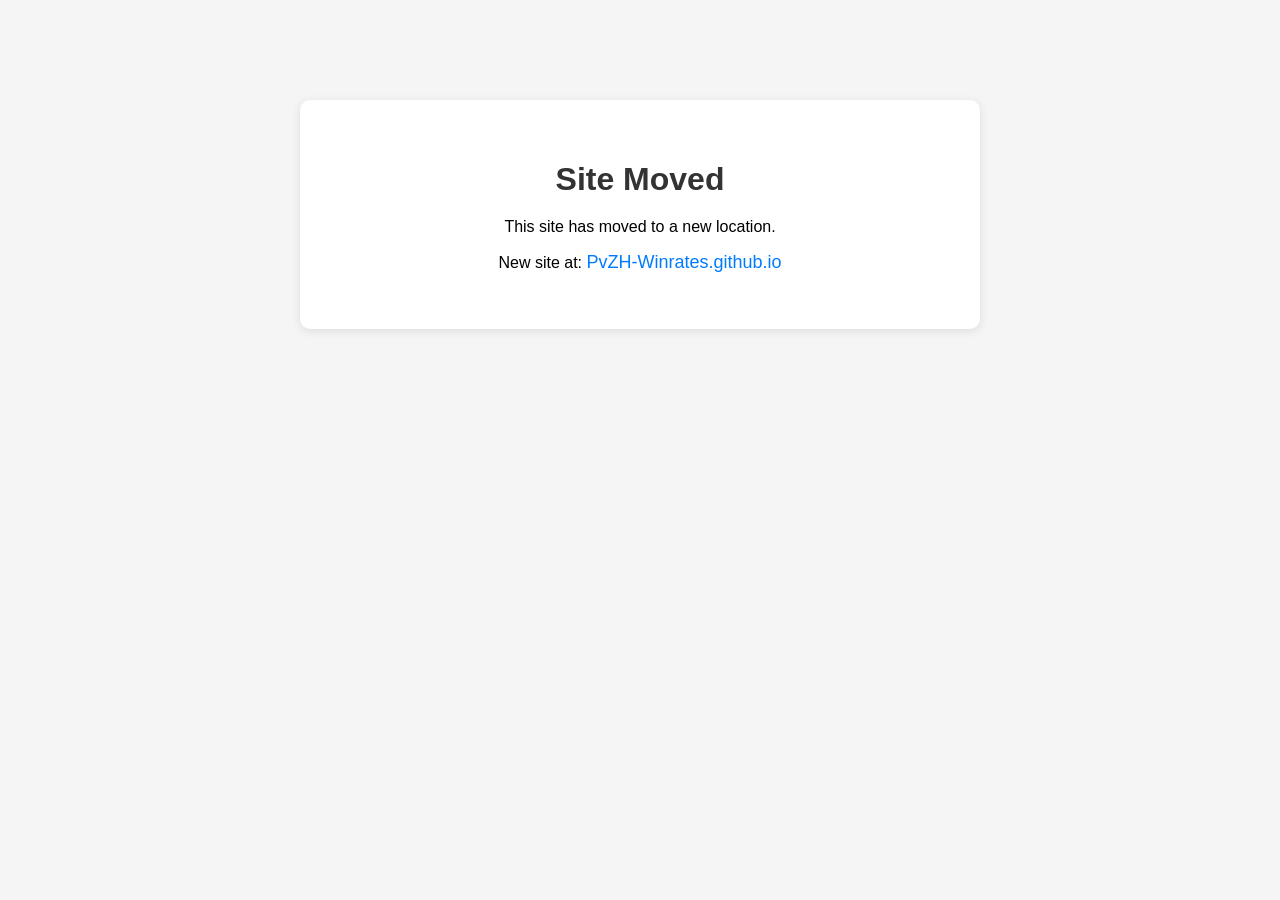
==== commit f2a87f08: "update" ====
--- a/index.html
+++ b/index.html
@@ -3,2634 +3,46 @@
     <head>
         <meta charset="UTF-8" />
         <meta name="viewport" content="width=device-width, initial-scale=1.0" />
-        <title>PVZH Win Rate Browser</title>
+        <title>Site Moved</title>
         <style>
-            :root {
-                --bg-color: #121212;
-                --card-bg: #1e1e1e;
-                --text-color: #e0e0e0;
-                --accent-color: #bb86fc;
-                --error-color: #cf6679;
-                --success-color: #03dac6;
-                --button-bg: #3700b3;
-                --button-hover: #6200ee;
-                --table-header: #2d2d2d;
-                --table-row-odd: #262626;
-                --table-row-even: #2d2d2d;
-                --border-color: #333333;
-                --muted-text: #888888;
+            body {
+                font-family: Arial, sans-serif;
+                text-align: center;
+                margin-top: 100px;
+                background-color: #f5f5f5;
             }
-
-            * {
-                margin: 0;
-                padding: 0;
-                box-sizing: border-box;
+            .container {
+                max-width: 600px;
+                margin: 0 auto;
+                padding: 40px;
+                background-color: white;
+                border-radius: 10px;
+                box-shadow: 0 2px 10px rgba(0, 0, 0, 0.1);
             }
-
-            body {
-                font-family: "Segoe UI", Tahoma, Geneva, Verdana, sans-serif;
-                background-color: var(--bg-color);
-                color: var(--text-color);
-                line-height: 1.6;
-                padding: 20px;
-            }
-
-            .container {
-                max-width: 1200px;
-                margin: 0 auto;
-            }
-
             h1 {
-                text-align: center;
-                margin-bottom: 30px;
-                color: var(--accent-color);
-            }
-
-            .filter-block {
-                background-color: var(--card-bg);
-                border-radius: 8px;
-                padding: 15px;
-                margin-bottom: 20px;
-                box-shadow: 0 4px 6px rgba(0, 0, 0, 0.1);
-            }
-
-            .filter-block h2 {
-                margin-bottom: 15px;
-                display: flex;
-                justify-content: space-between;
-                align-items: center;
-            }
-
-            .button-group {
-                display: flex;
-                gap: 10px;
-            }
-
-            button {
-                background-color: var(--button-bg);
-                color: white;
-                border: none;
-                padding: 8px 15px;
-                border-radius: 4px;
-                cursor: pointer;
-                font-size: 14px;
-                transition: background-color 0.3s;
-            }
-
-            button:hover {
-                background-color: var(--button-hover);
-            }
-
-            button.active {
-                background-color: var(--accent-color);
-            }
-
-            .note {
-                color: var(--muted-text);
-                font-size: 12px;
-                margin-top: 5px;
-            }
-
-            .important-note {
-                color: var(--accent-color);
-                font-size: 14px;
-                margin: 10px 0;
-                font-weight: bold;
-                text-align: center;
-            }
-
-            .ranking-section {
-                margin-top: 20px;
-                background-color: var(--card-bg);
-                border-radius: 8px;
-                padding: 15px;
-                box-shadow: 0 4px 6px rgba(0, 0, 0, 0.1);
-            }
-
-            .ranking-title {
-                font-size: 16px;
-                font-weight: bold;
-                margin-bottom: 10px;
-                color: var(--accent-color);
-            }
-
-            .ranking-list {
-                list-style-type: none;
-                padding: 0;
-            }
-
-            .ranking-item {
-                display: flex;
-                justify-content: space-between;
-                padding: 8px;
-                margin-bottom: 5px;
-                border-radius: 4px;
-                background-color: var(--table-row-odd);
-            }
-
-            .more-less-button {
-                display: block;
-                margin: 10px auto 0;
-                background-color: var(--button-bg);
-                color: white;
-                border: none;
-                padding: 5px 10px;
-                border-radius: 4px;
-                cursor: pointer;
-                font-size: 12px;
-            }
-
-            .more-less-button:hover {
-                background-color: var(--button-hover);
-            }
-
-            .player-ranking-container {
-                margin-top: 15px;
-            }
-
-            .ranking-section {
-                margin-top: 20px;
-                background-color: var(--card-bg);
-                border-radius: 8px;
-                padding: 15px;
-                box-shadow: 0 4px 6px rgba(0, 0, 0, 0.1);
-            }
-
-            .ranking-title {
-                font-size: 16px;
-                font-weight: bold;
-                margin-bottom: 10px;
-                color: var(--accent-color);
-            }
-
-            .ranking-list {
-                list-style-type: none;
-                padding: 0;
-            }
-
-            .ranking-list li {
-                display: flex;
-                justify-content: space-between;
-                padding: 5px 10px;
-                border-bottom: 1px solid var(--border-color);
-            }
-
-            .more-less-button {
-                background-color: transparent;
-                color: var(--accent-color);
-                border: 1px solid var(--accent-color);
-                padding: 5px 10px;
-                border-radius: 4px;
-                cursor: pointer;
-                margin-top: 10px;
-                width: 100%;
-                font-size: 12px;
-            }
-
-            .more-less-button:hover {
-                background-color: rgba(187, 134, 252, 0.1);
-            }
-
-            .player-ranking-item {
-                display: flex;
-                justify-content: space-between;
-                align-items: center;
-                padding: 8px;
-                border-radius: 4px;
-            }
-
-            .select-all-container {
-                margin-bottom: 10px;
-            }
-
-            .hero-list {
-                margin-top: 10px;
-            }
-
-            .hero-item {
-                margin-bottom: 8px;
-                padding: 5px;
-                border-radius: 4px;
-            }
-
-            .hero-item:hover {
-                background-color: var(--table-header);
-            }
-
-            .advanced-section {
-                margin-bottom: 20px;
-                padding: 10px;
-                border: 1px solid var(--border-color);
-                border-radius: 4px;
-            }
-
-            .player-comparison {
-                display: flex;
-                flex-direction: column;
-                gap: 20px;
-                margin-top: 20px;
-            }
-
-            .comparison-header {
-                display: flex;
-                justify-content: space-between;
-                align-items: center;
-                padding: 10px;
-                background-color: var(--table-header);
-                border-radius: 4px;
-            }
-
-            .player-card {
-                flex: 1;
-                padding: 15px;
-                background-color: var(--card-bg);
-                border-radius: 8px;
-                box-shadow: 0 4px 6px rgba(0, 0, 0, 0.1);
-            }
-
-            .player-hero {
-                display: flex;
-                align-items: center;
-                margin-bottom: 10px;
-                padding: 8px;
-                background-color: var(--table-row-odd);
-                border-radius: 4px;
-            }
-
-            .player-hero-name {
-                font-weight: bold;
-                margin-right: 10px;
-            }
-
-            .player-hero-stats {
-                margin-left: auto;
-            }
-
-            .head-to-head {
-                display: flex;
-                justify-content: space-between;
-                align-items: center;
-                padding: 15px;
-                background-color: var(--card-bg);
-                border-radius: 8px;
-                box-shadow: 0 4px 6px rgba(0, 0, 0, 0.1);
+                color: #333;
                 margin-bottom: 20px;
             }
-
-            .head-to-head-score {
-                font-size: 24px;
-                font-weight: bold;
+            a {
+                color: #007bff;
+                text-decoration: none;
+                font-size: 18px;
             }
-
-            .player-name {
-                font-size: 18px;
-                font-weight: bold;
-                color: var(--accent-color);
-            }
-
-            .match-history {
-                margin-top: 20px;
-            }
-
-            .match-item {
-                display: flex;
-                justify-content: space-between;
-                padding: 10px;
-                border-bottom: 1px solid var(--border-color);
-            }
-
-            .match-item:last-child {
-                border-bottom: none;
-            }
-
-            .match-result-win {
-                color: var(--success-color);
-                font-weight: bold;
-            }
-
-            .match-result-loss {
-                color: var(--error-color);
-                font-weight: bold;
-            }
-
-            .time-window,
-            .patch-select,
-            .tournament-select,
-            .player-select,
-            .opponent-select {
-                display: none;
-                margin-top: 15px;
-            }
-
-            .checkbox-list {
-                max-height: 200px;
-                overflow-y: auto;
-                border: 1px solid var(--border-color);
-                padding: 10px;
-                border-radius: 4px;
-                margin-top: 10px;
-            }
-
-            .checkbox-item {
-                margin-bottom: 8px;
-            }
-
-            label {
-                display: flex;
-                align-items: center;
-                gap: 8px;
-                cursor: pointer;
-            }
-
-            input[type="checkbox"] {
-                cursor: pointer;
-            }
-
-            input[type="date"],
-            input[type="text"],
-            select {
-                width: 100%;
-                padding: 8px;
-                margin-top: 5px;
-                border-radius: 4px;
-                border: 1px solid var(--border-color);
-                background-color: #333;
-                color: var(--text-color);
-            }
-
-            .search-bar {
-                margin-bottom: 15px;
-            }
-
-            .hero-grid {
-                margin-top: 30px;
-                overflow-x: auto;
-            }
-
-            table {
-                border-collapse: collapse;
-                width: 100%;
-                min-width: 1000px;
-            }
-
-            th,
-            td {
-                padding: 10px;
-                text-align: center;
-                border: 1px solid var(--border-color);
-            }
-
-            th {
-                background-color: var(--table-header);
-                position: sticky;
-                top: 0;
-            }
-
-            tr:nth-child(odd) {
-                background-color: var(--table-row-odd);
-            }
-
-            tr:nth-child(even) {
-                background-color: var(--table-row-even);
-            }
-
-            .hero-cell {
-                font-weight: bold;
-                background-color: var(--table-header);
-            }
-
-            .winrate-cell {
-                transition: background-color 0.3s;
-            }
-
-            .stats-summary {
-                margin-top: 20px;
-                background-color: var(--card-bg);
-                padding: 15px;
-                border-radius: 8px;
-            }
-
-            .loading {
-                text-align: center;
-                padding: 20px;
-                font-size: 18px;
-                color: var(--accent-color);
-            }
-
-            .error {
-                background-color: var(--error-color);
-                color: white;
-                padding: 10px;
-                border-radius: 4px;
-                margin-bottom: 15px;
-            }
-
-            .search-button-container {
-                margin-top: 20px;
-                text-align: center;
-            }
-
-            .search-button {
-                padding: 10px 20px;
-                font-size: 16px;
-                background-color: var(--accent-color);
-            }
-
-            /* For mobile responsiveness */
-            @media (max-width: 768px) {
-                .button-group {
-                    flex-direction: column;
-                }
-
-                .hero-grid {
-                    overflow-x: scroll;
-                }
+            a:hover {
+                text-decoration: underline;
             }
         </style>
     </head>
     <body>
         <div class="container">
-            <h1>PVZH Win Rate Browser</h1>
-            <p class="important-note">
-                Note: Win rates show Zombie (Win) vs Plants (Loss) statistics
+            <h1>Site Moved</h1>
+            <p>This site has moved to a new location.</p>
+            <p>
+                New site at:
+                <a href="https://PvZH-Winrates.github.io"
+                    >PvZH-Winrates.github.io</a
+                >
             </p>
-
-            <!-- Data/Patch Block -->
-            <div class="filter-block">
-                <h2>
-                    <span>Data Selection</span>
-                    <div class="button-group">
-                        <button id="date-button">Date</button>
-                        <button id="patch-button" class="active">Patch</button>
-                    </div>
-                </h2>
-                <p class="note">
-                    Results are sorted by time - newest games first
-                </p>
-
-                <div class="time-window" id="time-window">
-                    <div class="date-range">
-                        <label for="start-date">Start Date:</label>
-                        <input type="date" id="start-date" />
-
-                        <label for="end-date">End Date:</label>
-                        <input type="date" id="end-date" />
-                    </div>
-                </div>
-
-                <div class="patch-select" id="patch-select">
-                    <div class="search-bar">
-                        <input
-                            type="text"
-                            id="patch-search"
-                            placeholder="Search patches..."
-                        />
-                    </div>
-                    <div class="select-all-container">
-                        <label>
-                            <input type="checkbox" id="select-all-patches" />
-                            Select/Deselect All
-                        </label>
-                        <p class="note">
-                            If no patches are selected, data from all patches
-                            will be used.
-                        </p>
-                    </div>
-                    <div class="checkbox-list" id="patch-list">
-                        <!-- Patches will be populated here -->
-                        <div class="loading">Loading patches...</div>
-                    </div>
-                </div>
-            </div>
-
-            <!-- Tournament Block -->
-            <div class="filter-block">
-                <h2>Tournaments</h2>
-                <div class="tournament-select" id="tournament-select">
-                    <div class="search-bar">
-                        <input
-                            type="text"
-                            id="tournament-search"
-                            placeholder="Search tournaments..."
-                        />
-                    </div>
-                    <div class="select-all-container">
-                        <label>
-                            <input
-                                type="checkbox"
-                                id="select-all-tournaments"
-                            />
-                            Select/Deselect All
-                        </label>
-                        <p class="note">
-                            If no tournaments are selected, data from all
-                            tournaments will be used.
-                        </p>
-                    </div>
-                    <div class="checkbox-list" id="tournament-list">
-                        <!-- Tournaments will be populated here -->
-                        <div class="loading">Loading tournaments...</div>
-                    </div>
-                </div>
-            </div>
-
-            <!-- Player Block -->
-            <div class="filter-block">
-                <h2>
-                    <span>Player Selection</span>
-                    <div class="button-group">
-                        <button id="players-button" class="active">
-                            Players
-                        </button>
-                        <button id="opponent-button">Opponent</button>
-                        <button id="teammate-button">Teammate</button>
-                        <button id="advanced-button">Advanced</button>
-                    </div>
-                    <p class="important-note">
-                        Note: Wins are for Zombie heroes and losses are for
-                        Plant heroes
-                    </p>
-                </h2>
-
-                <div class="player-select" id="player-select">
-                    <div class="search-bar">
-                        <input
-                            type="text"
-                            id="player-search"
-                            placeholder="Search players..."
-                        />
-                    </div>
-                    <div class="select-all-container">
-                        <label>
-                            <input type="checkbox" id="select-all-players" />
-                            Select/Deselect All
-                        </label>
-                        <p class="note">
-                            If no players are selected, data from all players
-                            will be used.
-                        </p>
-                    </div>
-                    <div class="checkbox-list" id="player-list">
-                        <!-- Players will be populated here -->
-                        <div class="loading">Loading players...</div>
-                    </div>
-                </div>
-
-                <div class="opponent-select" id="opponent-select">
-                    <div class="search-bar">
-                        <input
-                            type="text"
-                            id="opponent-search"
-                            placeholder="Search opponents..."
-                        />
-                        <div id="opponent-results" class="checkbox-list">
-                            <!-- Opponent search results will be populated here -->
-                        </div>
-                    </div>
-                    <div id="selected-opponent">
-                        <!-- Selected opponent will be shown here -->
-                    </div>
-                    <div id="opponent-ranking-container" style="display: none">
-                        <div class="ranking-section">
-                            <div class="ranking-title">
-                                Heroes This Opponent Loses Most To
-                            </div>
-                            <ul
-                                id="opponent-weakness-ranking"
-                                class="ranking-list"
-                                data-visible="5"
-                            ></ul>
-                            <button
-                                class="more-less-button"
-                                id="opponent-weakness-more"
-                            >
-                                Show More
-                            </button>
-                        </div>
-                        <div class="ranking-section">
-                            <div class="ranking-title">Most Played Heroes</div>
-                            <ul
-                                id="opponent-most-played-ranking"
-                                class="ranking-list"
-                                data-visible="5"
-                            ></ul>
-                            <button
-                                class="more-less-button"
-                                id="opponent-played-more"
-                            >
-                                Show More
-                            </button>
-                        </div>
-                    </div>
-                </div>
-
-                <div
-                    class="teammate-select"
-                    id="teammate-select"
-                    style="display: none"
-                >
-                    <div class="search-bar">
-                        <input
-                            type="text"
-                            id="teammate-search"
-                            placeholder="Search teammates..."
-                        />
-                        <div id="teammate-results" class="checkbox-list">
-                            <!-- Teammate search results will be populated here -->
-                        </div>
-                    </div>
-                    <div id="selected-teammate">
-                        <!-- Selected teammate will be shown here -->
-                    </div>
-                    <div id="teammate-ranking-container" style="display: none">
-                        <div class="ranking-section">
-                            <div class="ranking-title">Best Winrate Heroes</div>
-                            <ul
-                                id="teammate-best-winrate-ranking"
-                                class="ranking-list"
-                                data-visible="5"
-                            ></ul>
-                            <button
-                                class="more-less-button"
-                                id="teammate-winrate-more"
-                            >
-                                Show More
-                            </button>
-                        </div>
-                        <div class="ranking-section">
-                            <div class="ranking-title">Most Played Heroes</div>
-                            <ul
-                                id="teammate-most-played-ranking"
-                                class="ranking-list"
-                                data-visible="5"
-                            ></ul>
-                            <button
-                                class="more-less-button"
-                                id="teammate-played-more"
-                            >
-                                Show More
-                            </button>
-                        </div>
-                    </div>
-                </div>
-
-                <div
-                    class="advanced-select"
-                    id="advanced-select"
-                    style="display: none"
-                >
-                    <div class="advanced-section">
-                        <h3>Player 1</h3>
-                        <div class="search-bar">
-                            <input
-                                type="text"
-                                id="advanced-player1-search"
-                                placeholder="Search players..."
-                            />
-                            <div
-                                id="advanced-player1-results"
-                                class="checkbox-list"
-                            >
-                                <!-- Player 1 search results will be populated here -->
-                            </div>
-                        </div>
-                        <div id="selected-player1">
-                            <!-- Selected player 1 will be shown here -->
-                        </div>
-                    </div>
-
-                    <div class="advanced-section">
-                        <h3>Player 2</h3>
-                        <div class="search-bar">
-                            <input
-                                type="text"
-                                id="advanced-player2-search"
-                                placeholder="Search players..."
-                            />
-                            <div
-                                id="advanced-player2-results"
-                                class="checkbox-list"
-                            >
-                                <!-- Player 2 search results will be populated here -->
-                            </div>
-                        </div>
-                        <div id="selected-player2">
-                            <!-- Selected player 2 will be shown here -->
-                        </div>
-                    </div>
-                    <p class="note">
-                        Select two players to see their head-to-head statistics.
-                    </p>
-                </div>
-            </div>
-
-            <div class="search-button-container">
-                <button id="search-button" class="search-button">
-                    Generate Win Rate Table
-                </button>
-            </div>
-
-            <!-- Results Table -->
-            <div class="hero-grid" id="hero-grid">
-                <!-- Hero vs Hero grid will be generated here -->
-            </div>
-
-            <!-- Stats Summary -->
-            <div class="stats-summary" id="stats-summary">
-                <!-- Summary statistics will be displayed here -->
-            </div>
         </div>
-
-        <script>
-            // Hero data
-            const heroes = {
-                zombies: [
-                    "sb",
-                    "sm",
-                    "if",
-                    "rb",
-                    "eb",
-                    "bf",
-                    "pb",
-                    "im",
-                    "zm",
-                    "nt",
-                    "hg",
-                ],
-                plants: [
-                    "gs",
-                    "sf",
-                    "wk",
-                    "cz",
-                    "sp",
-                    "ct",
-                    "gk",
-                    "nc",
-                    "ro",
-                    "cc",
-                    "bc",
-                ],
-            };
-
-            // Hero display names (you can customize these)
-            const heroNames = {
-                sb: "Super Brainz",
-                sm: "Smash",
-                if: "Impfinity",
-                rb: "Rustbolt",
-                eb: "Electric Boogaloo",
-                bf: "Brain Freeze",
-                pb: "Professor Brainstorm",
-                im: "Immorticia",
-                zm: "Z-Mech",
-                nt: "Neptuna",
-                hg: "Huge-Gigantacus",
-                gs: "Green Shadow",
-                sf: "Solar Flare",
-                wk: "Wall-Knight",
-                cz: "Chompzilla",
-                sp: "Spudow",
-                ct: "Citron",
-                gk: "Grass Knuckles",
-                nc: "Nightcap",
-                ro: "Rose",
-                cc: "Captain Combustible",
-                bc: "Beta-Carrotina",
-            };
-
-            // Global variables
-            let allPatches = [];
-            let allTournaments = [];
-            let allPlayers = [];
-            let matchData = [];
-
-            // Element references
-            const dateButton = document.getElementById("date-button");
-            const patchButton = document.getElementById("patch-button");
-            const timeWindow = document.getElementById("time-window");
-            const patchSelect = document.getElementById("patch-select");
-            const tournamentSelect =
-                document.getElementById("tournament-select");
-            const playersButton = document.getElementById("players-button");
-            const opponentButton = document.getElementById("opponent-button");
-            const teammateButton = document.getElementById("teammate-button");
-            const playerSelect = document.getElementById("player-select");
-            const opponentSelect = document.getElementById("opponent-select");
-            const teammateSelect = document.getElementById("teammate-select");
-            const searchButton = document.getElementById("search-button");
-            const advancedButton = document.getElementById("advanced-button");
-
-            // Initialize the page
-            document.addEventListener("DOMContentLoaded", function () {
-                // Show patch select by default
-                patchSelect.style.display = "block";
-                tournamentSelect.style.display = "block";
-                playerSelect.style.display = "block";
-
-                // Initialize teammate search
-                document
-                    .getElementById("teammate-search")
-                    .addEventListener("input", function () {
-                        searchTeammates();
-                    });
-
-                // Initial fetch of data
-                fetchPatches();
-                fetchPlayers();
-                fetchTournaments();
-
-                // Set default date range (last 30 days)
-                const endDate = new Date();
-                const startDate = new Date();
-                startDate.setDate(startDate.getDate() - 30);
-
-                document.getElementById("end-date").valueAsDate = endDate;
-                document.getElementById("start-date").valueAsDate = startDate;
-
-                // Setup select all checkboxes
-                document
-                    .getElementById("select-all-patches")
-                    .addEventListener("change", function () {
-                        const checkboxes = document.querySelectorAll(
-                            'input[name="patch"]',
-                        );
-                        checkboxes.forEach(
-                            (checkbox) => (checkbox.checked = this.checked),
-                        );
-                        fetchTournaments();
-                    });
-
-                document
-                    .getElementById("select-all-tournaments")
-                    .addEventListener("change", function () {
-                        const checkboxes = document.querySelectorAll(
-                            'input[name="tournament"]',
-                        );
-                        checkboxes.forEach(
-                            (checkbox) => (checkbox.checked = this.checked),
-                        );
-                    });
-
-                document
-                    .getElementById("select-all-players")
-                    .addEventListener("change", function () {
-                        const checkboxes = document.querySelectorAll(
-                            'input[name="player"]',
-                        );
-                        checkboxes.forEach(
-                            (checkbox) => (checkbox.checked = this.checked),
-                        );
-                    });
-            });
-
-            // Toggle between date and patch selection
-            dateButton.addEventListener("click", function () {
-                dateButton.classList.add("active");
-                patchButton.classList.remove("active");
-                timeWindow.style.display = "block";
-                patchSelect.style.display = "none";
-            });
-
-            patchButton.addEventListener("click", function () {
-                patchButton.classList.add("active");
-                dateButton.classList.remove("active");
-                patchSelect.style.display = "block";
-                timeWindow.style.display = "none";
-            });
-
-            // Toggle between players, opponent, teammate, and advanced selection
-            playersButton.addEventListener("click", function () {
-                playersButton.classList.add("active");
-                opponentButton.classList.remove("active");
-                teammateButton.classList.remove("active");
-                document
-                    .getElementById("advanced-button")
-                    .classList.remove("active");
-                playerSelect.style.display = "block";
-                opponentSelect.style.display = "none";
-                teammateSelect.style.display = "none";
-                document.getElementById("advanced-select").style.display =
-                    "none";
-            });
-
-            opponentButton.addEventListener("click", function () {
-                opponentButton.classList.add("active");
-                playersButton.classList.remove("active");
-                teammateButton.classList.remove("active");
-                document
-                    .getElementById("advanced-button")
-                    .classList.remove("active");
-                opponentSelect.style.display = "block";
-                playerSelect.style.display = "none";
-                teammateSelect.style.display = "none";
-                document.getElementById("advanced-select").style.display =
-                    "none";
-            });
-
-            teammateButton.addEventListener("click", function () {
-                teammateButton.classList.add("active");
-                opponentButton.classList.remove("active");
-                playersButton.classList.remove("active");
-                document
-                    .getElementById("advanced-button")
-                    .classList.remove("active");
-                teammateSelect.style.display = "block";
-                opponentSelect.style.display = "none";
-                playerSelect.style.display = "none";
-                document.getElementById("advanced-select").style.display =
-                    "none";
-            });
-
-            document
-                .getElementById("advanced-button")
-                .addEventListener("click", function () {
-                    this.classList.add("active");
-                    playersButton.classList.remove("active");
-                    opponentButton.classList.remove("active");
-                    teammateButton.classList.remove("active");
-                    document.getElementById("advanced-select").style.display =
-                        "block";
-                    playerSelect.style.display = "none";
-                    opponentSelect.style.display = "none";
-                    teammateSelect.style.display = "none";
-                });
-
-            // Handle More/Less buttons for rankings
-            document.addEventListener("click", function (e) {
-                if (
-                    e.target &&
-                    e.target.classList.contains("more-less-button")
-                ) {
-                    const button = e.target;
-                    const listId = button.id
-                        .replace("-more", "")
-                        .replace("-less", "");
-                    const list = document.getElementById(listId + "-ranking");
-
-                    if (list) {
-                        const isShowingAll = button.textContent === "Show Less";
-                        const visibleItems = isShowingAll ? 5 : 999;
-
-                        // Update list data attribute
-                        list.setAttribute("data-visible", visibleItems);
-
-                        // Show/hide items based on the setting
-                        const items = list.querySelectorAll("li");
-                        items.forEach((item, index) => {
-                            if (index < visibleItems) {
-                                item.style.display = "";
-                            } else {
-                                item.style.display = "none";
-                            }
-                        });
-
-                        // Update button text
-                        button.textContent = isShowingAll
-                            ? "Show More"
-                            : "Show Less";
-                        button.id = listId + (isShowingAll ? "-more" : "-less");
-                    }
-                }
-            });
-
-            // Search functionality
-            document
-                .getElementById("patch-search")
-                .addEventListener("input", (e) => {
-                    filterCheckboxList("patch-list", e.target.value);
-                });
-
-            document
-                .getElementById("tournament-search")
-                .addEventListener("input", (e) => {
-                    filterCheckboxList("tournament-list", e.target.value);
-                });
-
-            document
-                .getElementById("player-search")
-                .addEventListener("input", (e) => {
-                    filterCheckboxList("player-list", e.target.value);
-                });
-
-            document
-                .getElementById("opponent-search")
-                .addEventListener("input", (e) => {
-                    searchOpponents(e.target.value);
-                });
-
-            // Filter checkbox list based on search input
-            function filterCheckboxList(listId, query) {
-                const list = document.getElementById(listId);
-                const items = list.getElementsByClassName("checkbox-item");
-
-                for (let i = 0; i < items.length; i++) {
-                    const label = items[i].querySelector("label");
-                    if (
-                        label.textContent
-                            .toLowerCase()
-                            .includes(query.toLowerCase())
-                    ) {
-                        items[i].style.display = "";
-                    } else {
-                        items[i].style.display = "none";
-                    }
-                }
-            }
-
-            // Search opponents
-            function searchOpponents(query) {
-                if (query.length < 2) {
-                    document.getElementById("opponent-results").innerHTML = "";
-                    return;
-                }
-
-                const matchingPlayers = allPlayers.filter((player) =>
-                    player.toLowerCase().includes(query.toLowerCase()),
-                );
-
-                const resultsHtml = matchingPlayers
-                    .map(
-                        (player) =>
-                            `<div class="checkbox-item">
-                    <label>${player}</label>
-                    <button class="select-opponent" data-player="${player}">Select</button>
-                </div>`,
-                    )
-                    .join("");
-
-                document.getElementById("opponent-results").innerHTML =
-                    resultsHtml;
-
-                // Add event listeners to select buttons
-                document
-                    .querySelectorAll(".select-opponent")
-                    .forEach((button) => {
-                        button.addEventListener("click", () => {
-                            selectOpponent(button.dataset.player);
-                        });
-                    });
-            }
-
-            // Select an opponent
-            function selectOpponent(player) {
-                document.getElementById("selected-opponent").innerHTML =
-                    `<div class="selected-player">
-                    <h3>Selected Opponent: ${player}</h3>
-                    <button id="clear-opponent">Clear</button>
-                </div>`;
-
-                document.getElementById("opponent-search").value = "";
-                document.getElementById("opponent-results").innerHTML = "";
-
-                document
-                    .getElementById("clear-opponent")
-                    .addEventListener("click", () => {
-                        document.getElementById("selected-opponent").innerHTML =
-                            "";
-                    });
-            }
-
-            // Fetch patches
-            async function fetchPatches() {
-                try {
-                    // Get list of directories in the datafiles folder
-                    const repoOwner = "Zintrall";
-                    const repoName = "zintrall.github.io";
-                    const path = "datafiles";
-
-                    const apiUrl = `https://api.github.com/repos/${repoOwner}/${repoName}/contents/${path}`;
-                    const response = await fetch(apiUrl);
-
-                    if (!response.ok) {
-                        throw new Error("Failed to fetch patches");
-                    }
-
-                    const data = await response.json();
-                    allPatches = data
-                        .filter((item) => item.type === "dir")
-                        .map((item) => item.name);
-
-                    renderPatchList();
-                    fetchTournaments();
-                } catch (error) {
-                    console.error("Error fetching patches:", error);
-                    // Fallback to dummy data if fetch fails
-                    allPatches = [
-                        "patch_1.0",
-                        "patch_1.1",
-                        "patch_2.0",
-                        "patch_2.1",
-                        "patch_3.0",
-                    ];
-                    renderPatchList();
-                    fetchTournaments();
-                }
-            }
-
-            // Render patch list
-            function renderPatchList() {
-                const patchList = document.getElementById("patch-list");
-                patchList.innerHTML = allPatches
-                    .map(
-                        (patch) =>
-                            `<div class="checkbox-item">
-                    <label>
-                        <input type="checkbox" name="patch" value="${patch}">
-                        ${patch}
-                    </label>
-                </div>`,
-                    )
-                    .join("");
-
-                // When patches are selected, update tournament list
-                document
-                    .querySelectorAll('input[name="patch"]')
-                    .forEach((checkbox) => {
-                        checkbox.addEventListener("change", fetchTournaments);
-                    });
-            }
-
-            // Fetch tournaments based on selected patches
-            async function fetchTournaments() {
-                const selectedPatches = Array.from(
-                    document.querySelectorAll('input[name="patch"]:checked'),
-                ).map((input) => input.value);
-
-                document.getElementById("tournament-list").innerHTML =
-                    '<div class="loading">Loading tournaments...</div>';
-
-                document.getElementById("tournament-list").innerHTML =
-                    '<div class="loading">Loading tournaments...</div>';
-
-                try {
-                    const repoOwner = "Zintrall";
-                    const repoName = "zintrall.github.io";
-
-                    let allTournamentsData = [];
-
-                    // Fetch tournaments for each selected patch
-                    for (const patch of selectedPatches) {
-                        const path = `datafiles/${patch}`;
-                        const apiUrl = `https://api.github.com/repos/${repoOwner}/${repoName}/contents/${path}`;
-
-                        try {
-                            const response = await fetch(apiUrl);
-
-                            if (response.ok) {
-                                const data = await response.json();
-                                const tournaments = data
-                                    .filter(
-                                        (item) =>
-                                            item.type === "file" &&
-                                            item.name.endsWith(".txt"),
-                                    )
-                                    .map((item) => ({
-                                        name: item.name.replace(".txt", ""),
-                                        patch: patch,
-                                        fullName: `${patch}/${item.name}`,
-                                    }));
-
-                                allTournamentsData =
-                                    allTournamentsData.concat(tournaments);
-                            }
-                        } catch (error) {
-                            console.error(
-                                `Error fetching tournaments for patch ${patch}:`,
-                                error,
-                            );
-                        }
-                    }
-
-                    allTournaments = allTournamentsData;
-                    renderTournamentList();
-                } catch (error) {
-                    console.error("Error fetching tournaments:", error);
-                    // Fallback to dummy data if fetch fails
-                    allTournaments = generateDummyTournaments(selectedPatches);
-                    renderTournamentList();
-                }
-            }
-
-            // Generate dummy tournaments (fallback if GitHub API fails)
-            function generateDummyTournaments(patches) {
-                const tournaments = [];
-                patches.forEach((patch) => {
-                    const count = Math.floor(Math.random() * 5) + 1;
-                    for (let i = 1; i <= count; i++) {
-                        tournaments.push({
-                            name: `tournament_${i}`,
-                            patch: patch,
-                            fullName: `${patch}/tournament_${i}.txt`,
-                        });
-                    }
-                });
-                return tournaments;
-            }
-
-            // Render tournament list
-            function renderTournamentList() {
-                const tournamentList =
-                    document.getElementById("tournament-list");
-                if (allTournaments.length === 0) {
-                    tournamentList.innerHTML =
-                        '<div class="error">No tournaments found for the selected patches</div>';
-                    return;
-                }
-
-                tournamentList.innerHTML = allTournaments
-                    .map(
-                        (tournament) =>
-                            `<div class="checkbox-item">
-                    <label>
-                        <input type="checkbox" name="tournament" value="${tournament.fullName}" data-patch="${tournament.patch}" checked>
-                        ${tournament.name} (${tournament.patch})
-                    </label>
-                </div>`,
-                    )
-                    .join("");
-            }
-
-            // Fetch players
-            async function fetchPlayers() {
-                try {
-                    const repoOwner = "Zintrall";
-                    const repoName = "zintrall.github.io";
-                    const filePath = "playernames.txt";
-
-                    const apiUrl = `https://raw.githubusercontent.com/${repoOwner}/${repoName}/main/${filePath}`;
-                    const response = await fetch(apiUrl);
-
-                    if (!response.ok) {
-                        throw new Error("Failed to fetch player names");
-                    }
-
-                    const data = await response.text();
-                    allPlayers = data
-                        .split("\n")
-                        .filter((name) => name.trim() !== "");
-                    renderPlayerList();
-                } catch (error) {
-                    console.error("Error fetching players:", error);
-                    // Fallback to dummy data if fetch fails
-                    allPlayers = [
-                        "Player1",
-                        "Player2",
-                        "Player3",
-                        "Player4",
-                        "Player5",
-                        "Player6",
-                        "Player7",
-                        "Player8",
-                        "Player9",
-                        "Player10",
-                    ];
-                    renderPlayerList();
-                }
-            }
-
-            // Render player list
-            function renderPlayerList() {
-                const playerList = document.getElementById("player-list");
-                playerList.innerHTML = allPlayers
-                    .map(
-                        (player) =>
-                            `<div class="checkbox-item">
-                    <label>
-                        <input type="checkbox" name="player" value="${player}">
-                        ${player}
-                    </label>
-                </div>`,
-                    )
-                    .join("");
-
-                // Setup advanced mode player search
-                document
-                    .getElementById("advanced-player1-search")
-                    .addEventListener("input", (e) => {
-                        searchAdvancedPlayer(e.target.value, "1");
-                    });
-
-                document
-                    .getElementById("advanced-player2-search")
-                    .addEventListener("input", (e) => {
-                        searchAdvancedPlayer(e.target.value, "2");
-                    });
-            }
-
-            // Search players for advanced mode
-            function searchAdvancedPlayer(query, playerNum) {
-                if (query.length < 2) {
-                    document.getElementById(
-                        `advanced-player${playerNum}-results`,
-                    ).innerHTML = "";
-                    return;
-                }
-
-                const matchingPlayers = allPlayers.filter((player) =>
-                    player.toLowerCase().includes(query.toLowerCase()),
-                );
-
-                const resultsHtml = matchingPlayers
-                    .map(
-                        (player) =>
-                            `<div class="checkbox-item">
-                    <label>${player}</label>
-                    <button class="select-advanced-player" data-player="${player}" data-num="${playerNum}">Select</button>
-                </div>`,
-                    )
-                    .join("");
-
-                document.getElementById(
-                    `advanced-player${playerNum}-results`,
-                ).innerHTML = resultsHtml;
-
-                // Add event listeners to select buttons
-                document
-                    .querySelectorAll(
-                        `.select-advanced-player[data-num="${playerNum}"]`,
-                    )
-                    .forEach((button) => {
-                        button.addEventListener("click", () => {
-                            selectAdvancedPlayer(
-                                button.dataset.player,
-                                playerNum,
-                            );
-                        });
-                    });
-            }
-
-            // Select a player in advanced mode
-            function selectAdvancedPlayer(player, playerNum) {
-                document.getElementById(
-                    `selected-player${playerNum}`,
-                ).innerHTML = `<div class="selected-player">
-                    <h3>Selected Player ${playerNum}: ${player}</h3>
-                    <button class="clear-player" data-num="${playerNum}">Clear</button>
-                </div>`;
-
-                document.getElementById(
-                    `advanced-player${playerNum}-search`,
-                ).value = "";
-                document.getElementById(
-                    `advanced-player${playerNum}-results`,
-                ).innerHTML = "";
-
-                document
-                    .querySelector(`.clear-player[data-num="${playerNum}"]`)
-                    .addEventListener("click", () => {
-                        document.getElementById(
-                            `selected-player${playerNum}`,
-                        ).innerHTML = "";
-                    });
-            }
-
-            // Generate win rate table
-            searchButton.addEventListener("click", generateWinRateTable);
-
-            function generateWinRateTable() {
-                const heroGrid = document.getElementById("hero-grid");
-                heroGrid.innerHTML =
-                    '<div class="loading">Generating win rate table...</div>';
-
-                // In a real implementation, this would fetch and process your data
-                // For now, we'll simulate with dummy data
-                setTimeout(() => {
-                    fetchMatchData();
-                }, 1000);
-            }
-
-            // Fetch match data
-            async function fetchMatchData() {
-                const heroGrid = document.getElementById("hero-grid");
-                const statsSummary = document.getElementById("stats-summary");
-
-                heroGrid.innerHTML =
-                    '<div class="loading">Loading match data...</div>';
-                statsSummary.innerHTML = "";
-
-                // Determine date range or patches
-                let dataFilter;
-                if (dateButton.classList.contains("active")) {
-                    dataFilter = {
-                        type: "date",
-                        startDate: document.getElementById("start-date").value,
-                        endDate: document.getElementById("end-date").value,
-                    };
-                } else {
-                    const selectedPatches = Array.from(
-                        document.querySelectorAll(
-                            'input[name="patch"]:checked',
-                        ),
-                    ).map((input) => input.value);
-
-                    dataFilter = {
-                        type: "patch",
-                        patches: selectedPatches,
-                        allPatches: selectedPatches.length === 0, // Flag to indicate all patches should be used
-                    };
-                }
-
-                // Get selected tournaments
-                const selectedTournaments = Array.from(
-                    document.querySelectorAll(
-                        'input[name="tournament"]:checked',
-                    ),
-                ).map((input) => input.value);
-
-                const useAllTournaments = selectedTournaments.length === 0;
-
-                // Get player filter type and selection
-                let playerFilter;
-                if (
-                    document
-                        .getElementById("advanced-button")
-                        .classList.contains("active")
-                ) {
-                    // Advanced mode: player 1 vs player 2
-                    const player1El =
-                        document.getElementById("selected-player1");
-                    const player2El =
-                        document.getElementById("selected-player2");
-
-                    const player1 = player1El.textContent.trim()
-                        ? player1El.textContent
-                              .replace("Selected Player 1:", "")
-                              .replace("Clear", "")
-                              .trim()
-                        : null;
-                    const player2 = player2El.textContent.trim()
-                        ? player2El.textContent
-                              .replace("Selected Player 2:", "")
-                              .replace("Clear", "")
-                              .trim()
-                        : null;
-
-                    playerFilter = {
-                        type: "advanced",
-                        player1: player1,
-                        player2: player2,
-                    };
-                } else if (playersButton.classList.contains("active")) {
-                    const selectedPlayers = Array.from(
-                        document.querySelectorAll(
-                            'input[name="player"]:checked',
-                        ),
-                    ).map((input) => input.value);
-
-                    playerFilter = {
-                        type: "players",
-                        players: selectedPlayers,
-                        allPlayers: selectedPlayers.length === 0, // Flag to indicate all players should be used
-                    };
-                } else {
-                    const selectedOpponent = document
-                        .getElementById("selected-opponent")
-                        .textContent.trim();
-                    playerFilter = {
-                        type: "opponent",
-                        opponent: selectedOpponent
-                            ? selectedOpponent
-                                  .replace("Selected Opponent: ", "")
-                                  .replace("Clear", "")
-                                  .trim()
-                            : null,
-                    };
-                }
-
-                try {
-                    // Fetch real match data from GitHub repository
-                    const matchResults = await fetchRealMatchData(
-                        dataFilter,
-                        selectedTournaments,
-                        playerFilter,
-                        useAllTournaments,
-                    );
-
-                    if (matchResults.length === 0) {
-                        heroGrid.innerHTML =
-                            '<div class="error">No match data found with the current filters</div>';
-                        statsSummary.innerHTML = "";
-                        return;
-                    }
-
-                    matchData = matchResults;
-
-                    // For advanced mode, show special head-to-head comparison
-                    if (
-                        playerFilter.type === "advanced" &&
-                        playerFilter.player1 &&
-                        playerFilter.player2
-                    ) {
-                        renderAdvancedComparison(
-                            matchData,
-                            playerFilter.player1,
-                            playerFilter.player2,
-                        );
-                    } else {
-                        renderWinRateTable(matchData);
-                        renderStatsSummary(matchData);
-                    }
-                } catch (error) {
-                    console.error("Error fetching match data:", error);
-                    heroGrid.innerHTML = `<div class="error">Error loading data: ${error.message}</div>`;
-
-                    // Fallback to dummy data for demo purposes
-                    matchData = generateDummyMatchData();
-                    renderWinRateTable(matchData);
-                    renderStatsSummary(matchData);
-                }
-            }
-
-            // Generate dummy match data (replace with actual data fetching)
-            function generateDummyMatchData() {
-                const data = [];
-
-                // Create a data structure to hold the match results
-                // This would normally be populated from your text files
-
-                // Generate some dummy data for every hero combination
-                heroes.zombies.forEach((zombie) => {
-                    heroes.plants.forEach((plant) => {
-                        // Random win count between 0 and 100
-                        const zombieWins = Math.floor(Math.random() * 100);
-                        const plantWins = Math.floor(Math.random() * 100);
-
-                        data.push({
-                            zombie,
-                            plant,
-                            zombieWins,
-                            plantWins,
-                            totalMatches: zombieWins + plantWins,
-                            zombieWinRate:
-                                zombieWins / (zombieWins + plantWins),
-                        });
-                    });
-                });
-
-                return data;
-            }
-
-            // Render win rate table
-            function renderWinRateTable(data) {
-                const heroGrid = document.getElementById("hero-grid");
-
-                // Create table
-                let tableHtml = "<table>";
-
-                // Header row with plant heroes
-                tableHtml += "<tr><th></th>"; // Empty corner cell
-                heroes.plants.forEach((plant) => {
-                    tableHtml += `<th title="${heroNames[plant]}">${plant.toUpperCase()}</th>`;
-                });
-                tableHtml += "<th>Total</th></tr>";
-
-                // Create a row for each zombie hero
-                heroes.zombies.forEach((zombie) => {
-                    tableHtml += `<tr><td class="hero-cell" title="${heroNames[zombie]}">${zombie.toUpperCase()}</td>`;
-
-                    let totalMatches = 0;
-                    let totalWins = 0;
-
-                    // Create a cell for each plant vs zombie matchup
-                    heroes.plants.forEach((plant) => {
-                        const matchup = data.find(
-                            (m) => m.zombie === zombie && m.plant === plant,
-                        );
-
-                        if (matchup) {
-                            totalMatches += matchup.totalMatches;
-                            totalWins += matchup.zombieWins;
-
-                            const winRate = matchup.zombieWinRate;
-                            const winRatePercent =
-                                (winRate * 100).toFixed(1) + "%";
-                            const matches = matchup.totalMatches;
-
-                            // Color coding
-                            let bgColor = getWinRateColor(winRate);
-
-                            tableHtml += `<td class="winrate-cell" style="background-color: ${bgColor};" title="${matches} games">
-                            ${winRatePercent}<br><small>(${matches})</small>
-                        </td>`;
-                        } else {
-                            tableHtml += '<td class="winrate-cell">N/A</td>';
-                        }
-                    });
-
-                    // Add total column
-                    const overallWinRate =
-                        totalMatches > 0 ? totalWins / totalMatches : 0;
-                    const overallWinRatePercent =
-                        (overallWinRate * 100).toFixed(1) + "%";
-                    const bgColor = getWinRateColor(overallWinRate);
-
-                    tableHtml += `<td class="winrate-cell" style="background-color: ${bgColor};" title="${totalMatches} games">
-                    ${overallWinRatePercent}<br><small>(${totalMatches})</small>
-                </td>`;
-
-                    tableHtml += "</tr>";
-                });
-
-                // Add a total row for plants
-                tableHtml += '<tr><td class="hero-cell">Total</td>';
-
-                heroes.plants.forEach((plant) => {
-                    const plantMatches = data.filter((m) => m.plant === plant);
-                    const totalMatches = plantMatches.reduce(
-                        (sum, m) => sum + m.totalMatches,
-                        0,
-                    );
-                    const plantWins = plantMatches.reduce(
-                        (sum, m) => sum + m.plantWins,
-                        0,
-                    );
-                    const plantWinRate =
-                        totalMatches > 0 ? plantWins / totalMatches : 0;
-                    const plantWinRatePercent =
-                        (plantWinRate * 100).toFixed(1) + "%";
-                    const bgColor = getWinRateColor(1 - plantWinRate); // Invert since this is from zombie perspective
-
-                    tableHtml += `<td class="winrate-cell" style="background-color: ${bgColor};" title="${totalMatches} games">
-                    ${plantWinRatePercent}<br><small>(${totalMatches})</small>
-                </td>`;
-                });
-
-                // Overall total
-                const allMatches = data.reduce(
-                    (sum, m) => sum + m.totalMatches,
-                    0,
-                );
-                const allZombieWins = data.reduce(
-                    (sum, m) => sum + m.zombieWins,
-                    0,
-                );
-                const overallZombieWinRate =
-                    allMatches > 0 ? allZombieWins / allMatches : 0;
-                const overallZombieWinRatePercent =
-                    (overallZombieWinRate * 100).toFixed(1) + "%";
-                const bgColor = getWinRateColor(overallZombieWinRate);
-
-                tableHtml += `<td class="winrate-cell" style="background-color: ${bgColor};" title="${allMatches} games">
-                ${overallZombieWinRatePercent}<br><small>(${allMatches})</small>
-            </td>`;
-
-                tableHtml += "</tr>";
-                tableHtml += "</table>";
-
-                heroGrid.innerHTML = tableHtml;
-            }
-
-            // Get color for win rate cell - each percentage point gets a different color
-            function getWinRateColor(winRate) {
-                // Convert winRate to percentage value
-                const percentage = winRate * 100;
-                const percentageFixed = percentage.toFixed(1);
-
-                // Create a unique color for each percentage point to ensure different colors
-                if (percentage < 35) {
-                    // Red for < 35%
-                    // Small variance for each decimal to ensure different colors
-                    const variant =
-                        parseFloat("0." + percentageFixed.replace(".", "")) *
-                        30;
-                    return `rgb(255, ${Math.floor(variant)}, 0)`;
-                } else if (percentage < 45) {
-                    // Orange for 35-45%
-                    const variant =
-                        (percentage - 35) * 10 +
-                        parseFloat("0." + percentageFixed.replace(".", "")) * 5;
-                    return `rgb(255, ${Math.floor(130 + variant)}, 0)`;
-                } else if (percentage < 55) {
-                    // Yellow for 45-55%
-                    const variant =
-                        (percentage - 45) * 10 +
-                        parseFloat("0." + percentageFixed.replace(".", "")) * 5;
-                    return `rgb(${Math.floor(255 - variant)}, 255, ${Math.floor(variant)})`;
-                } else if (percentage < 65) {
-                    // Light green for 55-65%
-                    const variant =
-                        (percentage - 55) * 10 +
-                        parseFloat("0." + percentageFixed.replace(".", "")) * 5;
-                    return `rgb(${Math.floor(variant)}, 220, ${Math.floor(variant)})`;
-                } else {
-                    // Dark green for 65%+
-                    const variant =
-                        (percentage - 65) * 3 +
-                        parseFloat("0." + percentageFixed.replace(".", "")) * 3;
-                    return `rgb(0, ${Math.floor(128 + variant)}, 0)`;
-                }
-            }
-
-            // Render opponent rankings
-            function renderOpponentRankings(opponentId) {
-                const opponent = allPlayers.find((p) => p.id === opponentId);
-                if (!opponent || !matchData.length) return;
-
-                // Filter matches involving this opponent
-                const opponentMatches = matchData.filter(
-                    (match) =>
-                        match.player2Id === opponentId ||
-                        match.player1Id === opponentId,
-                );
-
-                // Get opponent losses data (when opponent is on plants side)
-                const opponentLosses = {};
-                const opponentPlayed = {};
-
-                opponentMatches.forEach((match) => {
-                    // Opponent playing as plants (P2)
-                    if (match.player2Id === opponentId) {
-                        if (!opponentLosses[match.hero1]) {
-                            opponentLosses[match.hero1] = {
-                                wins: 0,
-                                losses: 0,
-                            };
-                        }
-                        if (!opponentPlayed[match.hero2]) {
-                            opponentPlayed[match.hero2] = { count: 0 };
-                        }
-                        if (match.winner === "hero1") {
-                            opponentLosses[match.hero1].wins++;
-                        } else {
-                            opponentLosses[match.hero1].losses++;
-                        }
-                        opponentPlayed[match.hero2].count++;
-                    }
-
-                    // Opponent playing as zombies (P1)
-                    if (match.player1Id === opponentId) {
-                        if (!opponentLosses[match.hero2]) {
-                            opponentLosses[match.hero2] = {
-                                wins: 0,
-                                losses: 0,
-                            };
-                        }
-                        if (!opponentPlayed[match.hero1]) {
-                            opponentPlayed[match.hero1] = { count: 0 };
-                        }
-                        if (match.winner === "hero2") {
-                            opponentLosses[match.hero2].wins++;
-                        } else {
-                            opponentLosses[match.hero2].losses++;
-                        }
-                        opponentPlayed[match.hero1].count++;
-                    }
-                });
-
-                // Calculate win rates for heroes against this opponent
-                const heroLossData = Object.keys(opponentLosses).map((hero) => {
-                    const data = opponentLosses[hero];
-                    const winRate = data.wins / (data.wins + data.losses);
-                    return {
-                        hero: hero,
-                        heroName: heroNames[hero] || hero,
-                        games: data.wins + data.losses,
-                        winRate: winRate,
-                    };
-                });
-
-                // Sort by win rate
-                heroLossData.sort((a, b) => b.winRate - a.winRate);
-
-                // Get most played heroes
-                const mostPlayedData = Object.keys(opponentPlayed).map(
-                    (hero) => {
-                        return {
-                            hero: hero,
-                            heroName: heroNames[hero] || hero,
-                            count: opponentPlayed[hero].count,
-                        };
-                    },
-                );
-
-                // Sort by count
-                mostPlayedData.sort((a, b) => b.count - a.count);
-
-                // Render the rankings
-                const weaknessContainer = document.getElementById(
-                    "opponent-weakness-ranking",
-                );
-                const playedContainer = document.getElementById(
-                    "opponent-most-played-ranking",
-                );
-                weaknessContainer.innerHTML = "";
-                playedContainer.innerHTML = "";
-
-                // Render top heroes that beat this opponent
-                heroLossData.slice(0, 15).forEach((heroData) => {
-                    const li = document.createElement("li");
-                    li.className = "ranking-item";
-                    li.innerHTML = `
-                    <span class="hero-name">${heroData.heroName}</span>
-                    <span class="win-rate" style="color: ${getWinRateColor(heroData.winRate)}">
-                        ${(heroData.winRate * 100).toFixed(1)}% (${heroData.games} games)
-                    </span>
-                `;
-                    weaknessContainer.appendChild(li);
-                });
-
-                // Render most played heroes
-                mostPlayedData.slice(0, 15).forEach((heroData) => {
-                    const li = document.createElement("li");
-                    li.className = "ranking-item";
-                    li.innerHTML = `
-                    <span class="hero-name">${heroData.heroName}</span>
-                    <span class="games-played">${heroData.count} games</span>
-                `;
-                    playedContainer.appendChild(li);
-                });
-
-                // Show the ranking container
-                document.getElementById(
-                    "opponent-ranking-container",
-                ).style.display = "block";
-
-                // Show only first 5 items initially
-                const weaknessItems = weaknessContainer.querySelectorAll("li");
-                const playedItems = playedContainer.querySelectorAll("li");
-
-                weaknessItems.forEach((item, index) => {
-                    if (index >= 5) item.style.display = "none";
-                });
-
-                playedItems.forEach((item, index) => {
-                    if (index >= 5) item.style.display = "none";
-                });
-
-                // Set up More/Less buttons
-                document.getElementById("opponent-weakness-more").textContent =
-                    "Show More";
-                document.getElementById("opponent-played-more").textContent =
-                    "Show More";
-            }
-
-            // Render teammate rankings
-            function renderTeammateRankings(teammateId) {
-                const teammate = allPlayers.find((p) => p.id === teammateId);
-                if (!teammate || !matchData.length) return;
-
-                // Filter matches involving this teammate
-                const teammateMatches = matchData.filter(
-                    (match) =>
-                        match.player2Id === teammateId ||
-                        match.player1Id === teammateId,
-                );
-
-                // Get teammate win rate data by hero
-                const teammateHeroes = {};
-
-                teammateMatches.forEach((match) => {
-                    // Teammate playing as zombies (P1)
-                    if (match.player1Id === teammateId) {
-                        if (!teammateHeroes[match.hero1]) {
-                            teammateHeroes[match.hero1] = {
-                                wins: 0,
-                                losses: 0,
-                            };
-                        }
-                        if (match.winner === "hero1") {
-                            teammateHeroes[match.hero1].wins++;
-                        } else {
-                            teammateHeroes[match.hero1].losses++;
-                        }
-                    }
-
-                    // Teammate playing as plants (P2)
-                    if (match.player2Id === teammateId) {
-                        if (!teammateHeroes[match.hero2]) {
-                            teammateHeroes[match.hero2] = {
-                                wins: 0,
-                                losses: 0,
-                            };
-                        }
-                        if (match.winner === "hero2") {
-                            teammateHeroes[match.hero2].wins++;
-                        } else {
-                            teammateHeroes[match.hero2].losses++;
-                        }
-                    }
-                });
-
-                // Calculate win rates for heroes
-                const heroWinRateData = Object.keys(teammateHeroes).map(
-                    (hero) => {
-                        const data = teammateHeroes[hero];
-                        const winRate = data.wins / (data.wins + data.losses);
-                        return {
-                            hero: hero,
-                            heroName: heroNames[hero] || hero,
-                            games: data.wins + data.losses,
-                            wins: data.wins,
-                            losses: data.losses,
-                            winRate: winRate,
-                        };
-                    },
-                );
-
-                // Sort by win rate and games played
-                const byWinRate = [...heroWinRateData].sort(
-                    (a, b) => b.winRate - a.winRate,
-                );
-                const byGamesPlayed = [...heroWinRateData].sort(
-                    (a, b) => b.games - a.games,
-                );
-
-                // Render the rankings
-                const winRateContainer = document.getElementById(
-                    "teammate-best-winrate-ranking",
-                );
-                const playedContainer = document.getElementById(
-                    "teammate-most-played-ranking",
-                );
-                winRateContainer.innerHTML = "";
-                playedContainer.innerHTML = "";
-
-                // Render top heroes by win rate
-                byWinRate.slice(0, 15).forEach((heroData) => {
-                    const li = document.createElement("li");
-                    li.className = "ranking-item";
-                    li.innerHTML = `
-                    <span class="hero-name">${heroData.heroName}</span>
-                    <span class="win-rate" style="color: ${getWinRateColor(heroData.winRate)}">
-                        ${(heroData.winRate * 100).toFixed(1)}% (${heroData.wins}-${heroData.losses})
-                    </span>
-                `;
-                    winRateContainer.appendChild(li);
-                });
-
-                // Render most played heroes
-                byGamesPlayed.slice(0, 15).forEach((heroData) => {
-                    const li = document.createElement("li");
-                    li.className = "ranking-item";
-                    li.innerHTML = `
-                    <span class="hero-name">${heroData.heroName}</span>
-                    <span class="games-played">${heroData.games} games (${(heroData.winRate * 100).toFixed(1)}%)</span>
-                `;
-                    playedContainer.appendChild(li);
-                });
-
-                // Show the ranking container
-                document.getElementById(
-                    "teammate-ranking-container",
-                ).style.display = "block";
-
-                // Show only first 5 items initially
-                const winrateItems = winRateContainer.querySelectorAll("li");
-                const playedItems = playedContainer.querySelectorAll("li");
-
-                winrateItems.forEach((item, index) => {
-                    if (index >= 5) item.style.display = "none";
-                });
-
-                playedItems.forEach((item, index) => {
-                    if (index >= 5) item.style.display = "none";
-                });
-
-                // Set up More/Less buttons
-                document.getElementById("teammate-winrate-more").textContent =
-                    "Show More";
-                document.getElementById("teammate-played-more").textContent =
-                    "Show More";
-            }
-
-            // Handle More/Less buttons for rankings
-            function setupMoreLessButtons() {
-                document
-                    .querySelectorAll(".more-less-button")
-                    .forEach((button) => {
-                        button.addEventListener("click", function () {
-                            const listId = this.id
-                                .replace("-more", "")
-                                .replace("-less", "");
-                            const list = document.getElementById(
-                                listId + "-ranking",
-                            );
-                            const isShowingMore =
-                                this.textContent === "Show Less";
-
-                            const items = list.querySelectorAll("li");
-                            const defaultVisible = parseInt(
-                                list.getAttribute("data-visible"),
-                            );
-
-                            if (isShowingMore) {
-                                // Switch to showing fewer
-                                for (
-                                    let i = defaultVisible;
-                                    i < items.length;
-                                    i++
-                                ) {
-                                    items[i].style.display = "none";
-                                }
-                                this.textContent = "Show More";
-                            } else {
-                                // Show all
-                                items.forEach(
-                                    (item) => (item.style.display = "flex"),
-                                );
-                                this.textContent = "Show Less";
-                            }
-                        });
-                    });
-            }
-
-            // Render stats summary
-            function renderStatsSummary(data) {
-                const statsSummary = document.getElementById("stats-summary");
-
-                // Calculate most played heroes
-                const heroPlayCount = {};
-
-                heroes.zombies.forEach((zombie) => {
-                    heroPlayCount[zombie] = data
-                        .filter((m) => m.zombie === zombie)
-                        .reduce((sum, m) => sum + m.totalMatches, 0);
-                });
-
-                heroes.plants.forEach((plant) => {
-                    heroPlayCount[plant] = data
-                        .filter((m) => m.plant === plant)
-                        .reduce((sum, m) => sum + m.totalMatches, 0);
-                });
-
-                // Sort heroes by play count
-                const sortedHeroes = Object.entries(heroPlayCount)
-                    .sort((a, b) => b[1] - a[1])
-                    .map(([hero, count]) => ({
-                        hero,
-                        count,
-                        type: heroes.zombies.includes(hero)
-                            ? "Zombie"
-                            : "Plant",
-                    }));
-
-                let summaryHtml = "<h2>Hero Play Stats</h2>";
-
-                // Most played heroes
-                summaryHtml +=
-                    '<div class="stats-section"><h3>Most Played Heroes</h3><div class="hero-list">';
-                sortedHeroes.slice(0, 5).forEach((item) => {
-                    summaryHtml += `<div class="hero-item">${heroNames[item.hero]} (${item.type}): ${item.count} games</div>`;
-                });
-                summaryHtml += "</div></div>";
-
-                // Best performing heroes (by win rate)
-                const zombieHeroStats = heroes.zombies
-                    .map((zombie) => {
-                        const matches = data.filter((m) => m.zombie === zombie);
-                        const totalMatches = matches.reduce(
-                            (sum, m) => sum + m.totalMatches,
-                            0,
-                        );
-                        const wins = matches.reduce(
-                            (sum, m) => sum + m.zombieWins,
-                            0,
-                        );
-                        const winRate =
-                            totalMatches > 0 ? wins / totalMatches : 0;
-                        return { hero: zombie, winRate, matches: totalMatches };
-                    })
-                    .filter((h) => h.matches > 0);
-
-                const plantHeroStats = heroes.plants
-                    .map((plant) => {
-                        const matches = data.filter((m) => m.plant === plant);
-                        const totalMatches = matches.reduce(
-                            (sum, m) => sum + m.totalMatches,
-                            0,
-                        );
-                        const wins = matches.reduce(
-                            (sum, m) => sum + m.plantWins,
-                            0,
-                        );
-                        const winRate =
-                            totalMatches > 0 ? wins / totalMatches : 0;
-                        return { hero: plant, winRate, matches: totalMatches };
-                    })
-                    .filter((h) => h.matches > 0);
-
-                // Best zombie heroes
-                const bestZombies = [...zombieHeroStats].sort(
-                    (a, b) => b.winRate - a.winRate,
-                );
-
-                summaryHtml +=
-                    '<div class="stats-section"><h3>Best Performing Zombie Heroes</h3><div class="hero-list">';
-                bestZombies.slice(0, 3).forEach((item) => {
-                    const winRatePercent =
-                        (item.winRate * 100).toFixed(1) + "%";
-                    summaryHtml += `<div class="hero-item">${heroNames[item.hero]}: ${winRatePercent} win rate (${item.matches} games)</div>`;
-                });
-                summaryHtml += "</div></div>";
-
-                // Best plant heroes
-                const bestPlants = [...plantHeroStats].sort(
-                    (a, b) => b.winRate - a.winRate,
-                );
-
-                summaryHtml +=
-                    '<div class="stats-section"><h3>Best Performing Plant Heroes</h3><div class="hero-list">';
-                bestPlants.slice(0, 3).forEach((item) => {
-                    const winRatePercent =
-                        (item.winRate * 100).toFixed(1) + "%";
-                    summaryHtml += `<div class="hero-item">${heroNames[item.hero]}: ${winRatePercent} win rate (${item.matches} games)</div>`;
-                });
-                summaryHtml += "</div></div>";
-
-                // Overall faction stats
-                const totalMatches = data.reduce(
-                    (sum, m) => sum + m.totalMatches,
-                    0,
-                );
-                const zombieWins = data.reduce(
-                    (sum, m) => sum + m.zombieWins,
-                    0,
-                );
-                const plantWins = data.reduce((sum, m) => sum + m.plantWins, 0);
-
-                const zombieWinRate =
-                    totalMatches > 0
-                        ? ((zombieWins / totalMatches) * 100).toFixed(1) + "%"
-                        : "N/A";
-                const plantWinRate =
-                    totalMatches > 0
-                        ? ((plantWins / totalMatches) * 100).toFixed(1) + "%"
-                        : "N/A";
-
-                summaryHtml += `<div class="stats-section"><h3>Overall Faction Stats</h3>
-                <p>Total Matches: ${totalMatches}</p>
-                <p>Zombies: ${zombieWinRate} (${zombieWins} wins)</p>
-                <p>Plants: ${plantWinRate} (${plantWins} wins)</p>
-            </div>`;
-
-                statsSummary.innerHTML = summaryHtml;
-            }
-
-            // Function to fetch the actual data from GitHub repo
-            async function fetchDataFromGitHub(tournamentFullPath) {
-                try {
-                    const repoOwner = "Zintrall";
-                    const repoName = "zintrall.github.io";
-
-                    const response = await fetch(
-                        `https://raw.githubusercontent.com/${repoOwner}/${repoName}/main/datafiles/${tournamentFullPath}`,
-                    );
-                    if (!response.ok) {
-                        throw new Error(
-                            `Failed to fetch data for ${tournamentFullPath} (${response.status})`,
-                        );
-                    }
-                    const data = await response.text();
-                    return processGameData(data.split("\n"));
-                } catch (error) {
-                    console.error(
-                        `Error fetching data for ${tournamentFullPath}:`,
-                        error,
-                    );
-                    return [];
-                }
-            }
-
-            // Process the raw text data into structured format
-            function processGameData(lines) {
-                return lines
-                    .filter((line) => line.trim().length > 0)
-                    .map((line) => {
-                        const [
-                            timestamp,
-                            winner,
-                            loser,
-                            winningHero,
-                            losingHero,
-                            ...rest
-                        ] = line.split("|");
-                        return {
-                            timestamp,
-                            winner,
-                            loser,
-                            winningHero,
-                            losingHero,
-                        };
-                    });
-            }
-
-            // Render advanced player vs player comparison
-            function renderAdvancedComparison(data, player1, player2) {
-                const heroGrid = document.getElementById("hero-grid");
-                const statsSummary = document.getElementById("stats-summary");
-
-                // Filter matches between these two players
-                const matches = data;
-
-                if (matches.length === 0) {
-                    heroGrid.innerHTML = `<div class="error">No matches found between ${player1} and ${player2}</div>`;
-                    statsSummary.innerHTML = "";
-                    return;
-                }
-
-                // Count wins for each player
-                const player1Wins = matches.filter(
-                    (m) => m.winner === player1,
-                ).length;
-                const player2Wins = matches.filter(
-                    (m) => m.winner === player2,
-                ).length;
-                const totalMatches = matches.length;
-                const player1WinRate = (
-                    (player1Wins / totalMatches) *
-                    100
-                ).toFixed(1);
-                const player2WinRate = (
-                    (player2Wins / totalMatches) *
-                    100
-                ).toFixed(1);
-
-                // Find each player's most used heroes
-                const player1Heroes = {};
-                const player2Heroes = {};
-
-                matches.forEach((match) => {
-                    if (match.winner === player1) {
-                        player1Heroes[match.winningHero] =
-                            (player1Heroes[match.winningHero] || 0) + 1;
-                    } else if (match.loser === player1) {
-                        player1Heroes[match.losingHero] =
-                            (player1Heroes[match.losingHero] || 0) + 1;
-                    }
-
-                    if (match.winner === player2) {
-                        player2Heroes[match.winningHero] =
-                            (player2Heroes[match.winningHero] || 0) + 1;
-                    } else if (match.loser === player2) {
-                        player2Heroes[match.losingHero] =
-                            (player2Heroes[match.losingHero] || 0) + 1;
-                    }
-                });
-
-                const player1TopHeroes = Object.entries(player1Heroes)
-                    .sort((a, b) => b[1] - a[1])
-                    .slice(0, 5)
-                    .map(([hero, count]) => ({ hero, count }));
-
-                const player2TopHeroes = Object.entries(player2Heroes)
-                    .sort((a, b) => b[1] - a[1])
-                    .slice(0, 5)
-                    .map(([hero, count]) => ({ hero, count }));
-
-                // Generate hero matchups between these players
-                const heroMatchups = {};
-
-                matches.forEach((match) => {
-                    let player1Hero, player2Hero;
-
-                    if (match.winner === player1) {
-                        player1Hero = match.winningHero;
-                        player2Hero = match.losingHero;
-                    } else {
-                        player1Hero = match.losingHero;
-                        player2Hero = match.winningHero;
-                    }
-
-                    const key = `${player1Hero}_${player2Hero}`;
-                    if (!heroMatchups[key]) {
-                        heroMatchups[key] = {
-                            player1Hero,
-                            player2Hero,
-                            player1Wins: 0,
-                            player2Wins: 0,
-                            totalMatches: 0,
-                        };
-                    }
-
-                    heroMatchups[key].totalMatches++;
-                    if (match.winner === player1) {
-                        heroMatchups[key].player1Wins++;
-                    } else {
-                        heroMatchups[key].player2Wins++;
-                    }
-                });
-
-                // Sort matchups by number of games
-                const topMatchups = Object.values(heroMatchups)
-                    .sort((a, b) => b.totalMatches - a.totalMatches)
-                    .slice(0, 5);
-
-                // Generate HTML for comparison
-                let comparisonHtml = `
-                <div class="player-comparison">
-                    <div class="head-to-head">
-                        <div>
-                            <span class="player-name">${player1}</span>
-                            <div class="head-to-head-score">${player1Wins} (${player1WinRate}%)</div>
-                        </div>
-                        <div class="comparison-header">
-                            <h3>${totalMatches} Total Matches</h3>
-                        </div>
-                        <div>
-                            <span class="player-name">${player2}</span>
-                            <div class="head-to-head-score">${player2Wins} (${player2WinRate}%)</div>
-                        </div>
-                    </div>
-
-                    <div style="display: flex; gap: 20px;">
-                        <div class="player-card" style="flex: 1;">
-                            <h3>Most Played Heroes - ${player1}</h3>
-                            <div class="hero-list">
-                                ${player1TopHeroes
-                                    .map(
-                                        (item) =>
-                                            `<div class="player-hero">
-                                        <span class="player-hero-name">${heroNames[item.hero] || item.hero}</span>
-                                        <span class="player-hero-stats">${item.count} games</span>
-                                    </div>`,
-                                    )
-                                    .join("")}
-                            </div>
-                        </div>
-                        <div class="player-card" style="flex: 1;">
-                            <h3>Most Played Heroes - ${player2}</h3>
-                            <div class="hero-list">
-                                ${player2TopHeroes
-                                    .map(
-                                        (item) =>
-                                            `<div class="player-hero">
-                                        <span class="player-hero-name">${heroNames[item.hero] || item.hero}</span>
-                                        <span class="player-hero-stats">${item.count} games</span>
-                                    </div>`,
-                                    )
-                                    .join("")}
-                            </div>
-                        </div>
-                    </div>
-
-                    <div class="player-card">
-                        <h3>Top Hero Matchups</h3>
-                        <table>
-                            <tr>
-                                <th>${player1}</th>
-                                <th>${player2}</th>
-                                <th>Score</th>
-                                <th>Games</th>
-                            </tr>
-                            ${topMatchups
-                                .map((matchup) => {
-                                    const p1WinRate = (
-                                        (matchup.player1Wins /
-                                            matchup.totalMatches) *
-                                        100
-                                    ).toFixed(1);
-                                    const bgColor = getWinRateColor(
-                                        matchup.player1Wins /
-                                            matchup.totalMatches,
-                                    );
-                                    return `<tr>
-                                    <td>${heroNames[matchup.player1Hero] || matchup.player1Hero}</td>
-                                    <td>${heroNames[matchup.player2Hero] || matchup.player2Hero}</td>
-                                    <td style="background-color: ${bgColor}">${matchup.player1Wins}-${matchup.player2Wins} (${p1WinRate}%)</td>
-                                    <td>${matchup.totalMatches}</td>
-                                </tr>`;
-                                })
-                                .join("")}
-                        </table>
-                    </div>
-
-                    <div class="player-card match-history">
-                        <h3>Recent Matches</h3>
-                        ${matches
-                            .slice(0, 10)
-                            .map((match) => {
-                                const date = new Date(
-                                    match.timestamp,
-                                ).toLocaleDateString();
-                                const time = new Date(
-                                    match.timestamp,
-                                ).toLocaleTimeString();
-                                const isPlayer1Win = match.winner === player1;
-
-                                return `<div class="match-item">
-                                <div>
-                                    <span class="${isPlayer1Win ? "match-result-win" : "match-result-loss"}">${isPlayer1Win ? "Win" : "Loss"}</span>
-                                    <span>${date} ${time}</span>
-                                </div>
-                                <div>
-                                    ${heroNames[match.winningHero] || match.winningHero} vs ${heroNames[match.losingHero] || match.losingHero}
-                                </div>
-                            </div>`;
-                            })
-                            .join("")}
-                    </div>
-                </div>
-            `;
-
-                heroGrid.innerHTML = comparisonHtml;
-                statsSummary.innerHTML = "";
-            }
-
-            // Function to fetch and process the actual match data from text files
-            async function fetchRealMatchData(
-                dataFilter,
-                selectedTournaments,
-                playerFilter,
-                useAllTournaments,
-            ) {
-                let allData = [];
-                let tournamentPaths = selectedTournaments;
-
-                // If all tournaments should be used, we need to get all available tournaments
-                if (useAllTournaments) {
-                    try {
-                        const repoOwner = "Zintrall";
-                        const repoName = "zintrall.github.io";
-
-                        // If we're using all patches too, we need to get all patches first
-                        let patches = [];
-                        if (
-                            dataFilter.type === "patch" &&
-                            dataFilter.allPatches
-                        ) {
-                            const patchesPath = "datafiles";
-                            const patchesApiUrl = `https://api.github.com/repos/${repoOwner}/${repoName}/contents/${patchesPath}`;
-
-                            const patchesResponse = await fetch(patchesApiUrl);
-                            if (patchesResponse.ok) {
-                                const patchesData =
-                                    await patchesResponse.json();
-                                patches = patchesData
-                                    .filter((item) => item.type === "dir")
-                                    .map((item) => item.name);
-                            }
-                        } else if (dataFilter.type === "patch") {
-                            patches = dataFilter.patches;
-                        }
-
-                        // Now get all tournaments for these patches
-                        tournamentPaths = [];
-                        for (const patch of patches) {
-                            const path = `datafiles/${patch}`;
-                            const apiUrl = `https://api.github.com/repos/${repoOwner}/${repoName}/contents/${path}`;
-
-                            try {
-                                const response = await fetch(apiUrl);
-                                if (response.ok) {
-                                    const data = await response.json();
-                                    const tournaments = data
-                                        .filter(
-                                            (item) =>
-                                                item.type === "file" &&
-                                                item.name.endsWith(".txt"),
-                                        )
-                                        .map((item) => `${patch}/${item.name}`);
-
-                                    tournamentPaths =
-                                        tournamentPaths.concat(tournaments);
-                                }
-                            } catch (error) {
-                                console.error(
-                                    `Error fetching tournaments for patch ${patch}:`,
-                                    error,
-                                );
-                            }
-                        }
-                    } catch (error) {
-                        console.error("Error fetching all tournaments:", error);
-                    }
-                }
-
-                // Fetch data for each tournament
-                for (const tournamentPath of tournamentPaths) {
-                    try {
-                        const tournamentData =
-                            await fetchDataFromGitHub(tournamentPath);
-
-                        // Apply date filter if needed
-                        if (
-                            dataFilter.type === "date" &&
-                            dataFilter.startDate &&
-                            dataFilter.endDate
-                        ) {
-                            const startDate = new Date(dataFilter.startDate);
-                            const endDate = new Date(dataFilter.endDate);
-                            endDate.setHours(23, 59, 59); // Include the whole end day
-
-                            const filteredData = tournamentData.filter(
-                                (match) => {
-                                    const matchDate = new Date(match.timestamp);
-                                    return (
-                                        matchDate >= startDate &&
-                                        matchDate <= endDate
-                                    );
-                                },
-                            );
-
-                            allData = allData.concat(filteredData);
-                        } else {
-                            // No date filter, just add all data
-                            allData = allData.concat(tournamentData);
-                        }
-                    } catch (error) {
-                        console.error(
-                            `Error processing tournament data for ${tournamentPath}:`,
-                            error,
-                        );
-                    }
-                }
-
-                // Apply player filters
-                if (playerFilter.type === "advanced") {
-                    if (playerFilter.player1 && playerFilter.player2) {
-                        allData = allData.filter(
-                            (match) =>
-                                (match.winner === playerFilter.player1 &&
-                                    match.loser === playerFilter.player2) ||
-                                (match.winner === playerFilter.player2 &&
-                                    match.loser === playerFilter.player1),
-                        );
-                    }
-                } else if (
-                    playerFilter.type === "players" &&
-                    !playerFilter.allPlayers
-                ) {
-                    allData = allData.filter(
-                        (match) =>
-                            playerFilter.players.includes(match.winner) ||
-                            playerFilter.players.includes(match.loser),
-                    );
-                } else if (
-                    playerFilter.type === "opponent" &&
-                    playerFilter.opponent
-                ) {
-                    allData = allData.filter(
-                        (match) =>
-                            match.winner === playerFilter.opponent ||
-                            match.loser === playerFilter.opponent,
-                    );
-                }
-
-                // Process the data into the format needed for the win rate table
-                return processMatchDataForWinRateTable(allData);
-            }
-
-            // Process match data into the format needed for the win rate table
-            function processMatchDataForWinRateTable(matchData) {
-                // Create a data structure to hold all matchups
-                const matchups = {};
-
-                // Initialize all matchups with zero counts
-                heroes.zombies.forEach((zombie) => {
-                    heroes.plants.forEach((plant) => {
-                        const key = `${zombie}-${plant}`;
-                        matchups[key] = {
-                            zombie,
-                            plant,
-                            zombieWins: 0,
-                            plantWins: 0,
-                            totalMatches: 0,
-                            zombieWinRate: 0,
-                        };
-                    });
-                });
-
-                // Process each match
-                matchData.forEach((match) => {
-                    let zombieHero, plantHero, zombieWin;
-
-                    // Determine which hero is zombie and which is plant
-                    if (heroes.zombies.includes(match.winningHero)) {
-                        zombieHero = match.winningHero;
-                        plantHero = match.losingHero;
-                        zombieWin = true;
-                    } else if (heroes.plants.includes(match.winningHero)) {
-                        zombieHero = match.losingHero;
-                        plantHero = match.winningHero;
-                        zombieWin = false;
-                    } else {
-                        // If neither hero is recognized, skip this match
-                        return;
-                    }
-
-                    // Update the matchup stats
-                    const key = `${zombieHero}-${plantHero}`;
-                    if (matchups[key]) {
-                        matchups[key].totalMatches++;
-
-                        if (zombieWin) {
-                            matchups[key].zombieWins++;
-                        } else {
-                            matchups[key].plantWins++;
-                        }
-
-                        // Update win rate
-                        matchups[key].zombieWinRate =
-                            matchups[key].zombieWins /
-                            matchups[key].totalMatches;
-                    }
-                });
-
-                // Convert the object to an array
-                return Object.values(matchups).filter(
-                    (m) => m.totalMatches > 0,
-                );
-            }
-        </script>
     </body>
 </html>
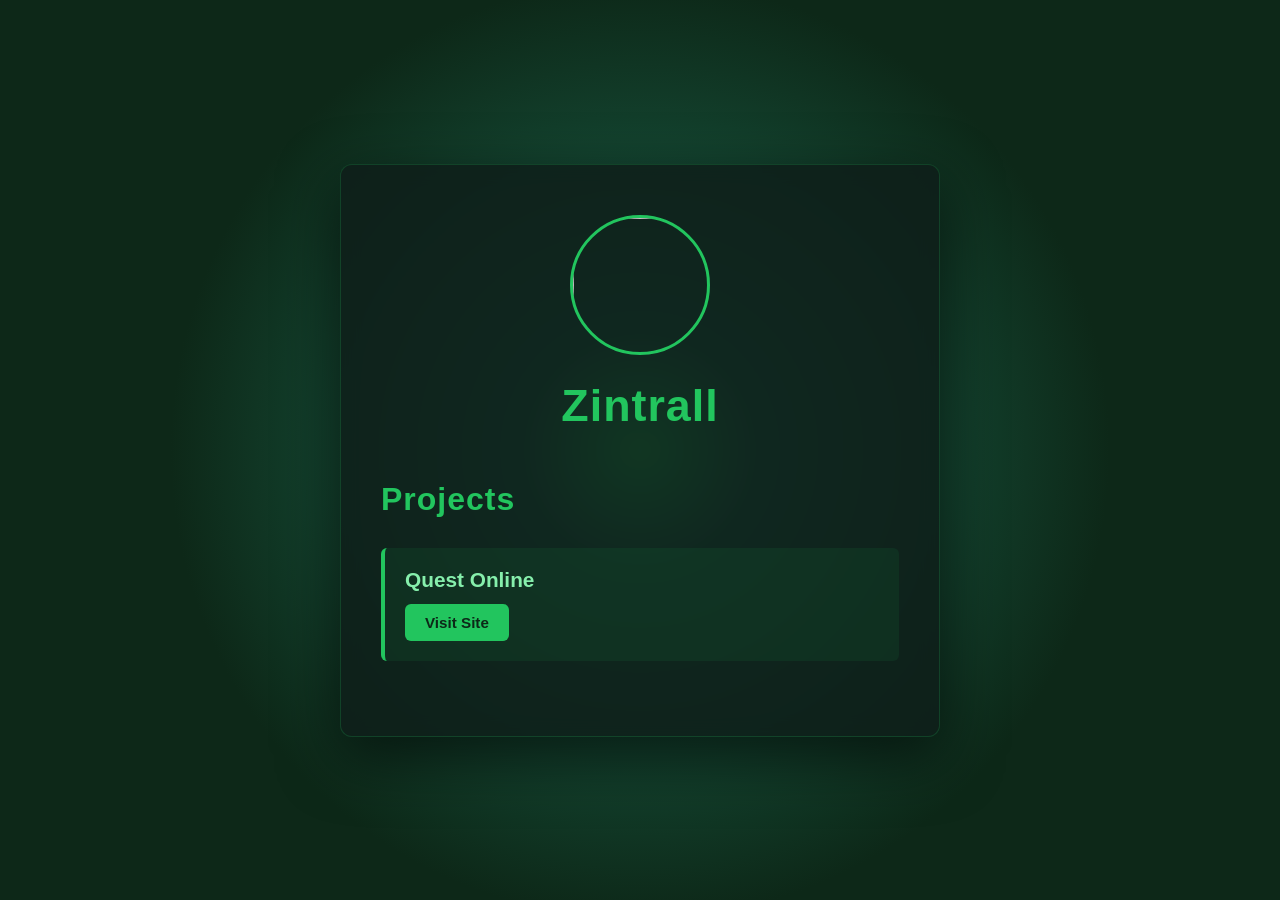
==== commit d2b79cbb: "added quest" ====
--- a/index.html
+++ b/index.html
@@ -3,46 +3,370 @@
     <head>
         <meta charset="UTF-8" />
         <meta name="viewport" content="width=device-width, initial-scale=1.0" />
-        <title>Site Moved</title>
+        <title>Zintrall</title>
         <style>
+            * {
+                margin: 0;
+                padding: 0;
+                box-sizing: border-box;
+            }
+
+            html,
+            body,
+            .wrap {
+                height: 100%;
+            }
+
             body {
-                font-family: Arial, sans-serif;
+                font-family:
+                    "Nunito", "Quicksand", "Segoe UI", "Arial Rounded MT Bold",
+                    Arial, sans-serif;
+                background: #0d2818;
+                background-image: radial-gradient(
+                    circle at center,
+                    #22c55e 0%,
+                    #1a5f47 15%,
+                    #0d2818 60%
+                );
+                overflow: hidden;
+                display: flex;
+                justify-content: center;
+                align-items: center;
+                padding: 20px;
+                position: relative;
+                min-height: 100vh;
+            }
+
+            .wrap {
+                transform-style: preserve-3d;
+                perspective: 800px;
+                position: fixed;
+                top: 0;
+                left: 0;
+                width: 100%;
+                height: 100%;
+                z-index: 0;
+            }
+
+            .tri {
+                height: 0;
+                width: 0;
+                position: absolute;
+                top: 50%;
+                left: 50%;
+            }
+
+            .tri:nth-child(1) {
+                border-top: 30px solid hsla(120, 100%, 50%, 1);
+                border-right: 30px solid transparent;
+                border-left: 30px solid transparent;
+                margin-left: -30px;
+                margin-top: -30px;
+                filter: grayscale(1);
+                transform: rotate(45deg) translate3d(0, 0, -1500px) scale(0);
+                animation: anim1 10s infinite linear;
+                animation-delay: -0.05s;
+                opacity: 0;
+            }
+            @keyframes anim1 {
+                0% {
+                    opacity: 1;
+                    transform: rotate(67.5deg) translate3d(850px, 750px, 1000px)
+                        scale(1);
+                }
+            }
+
+            .tri:nth-child(2) {
+                border-top: 21px solid hsla(200, 100%, 50%, 1);
+                border-right: 21px solid transparent;
+                border-left: 21px solid transparent;
+                margin-left: -21px;
+                margin-top: -21px;
+                filter: grayscale(1);
+                transform: rotate(180deg) translate3d(0, 0, -1500px) scale(0);
+                animation: anim2 10s infinite linear;
+                animation-delay: -0.1s;
+                opacity: 0;
+            }
+            @keyframes anim2 {
+                0% {
+                    opacity: 1;
+                    transform: rotate(270deg) translate3d(920px, 150px, 1000px)
+                        scale(1);
+                }
+            }
+
+            .tri:nth-child(3) {
+                border-top: 42px solid hsla(340, 100%, 50%, 1);
+                border-right: 42px solid transparent;
+                border-left: 42px solid transparent;
+                margin-left: -42px;
+                margin-top: -42px;
+                filter: grayscale(1);
+                transform: rotate(270deg) translate3d(0, 0, -1500px) scale(0);
+                animation: anim3 10s infinite linear;
+                animation-delay: -0.15s;
+                opacity: 0;
+            }
+            @keyframes anim3 {
+                0% {
+                    opacity: 1;
+                    transform: rotate(405deg) translate3d(620px, 480px, 1000px)
+                        scale(1);
+                }
+            }
+
+            .tri:nth-child(4) {
+                border-top: 19px solid hsla(60, 100%, 50%, 1);
+                border-right: 19px solid transparent;
+                border-left: 19px solid transparent;
+                margin-left: -19px;
+                margin-top: -19px;
+                filter: grayscale(1);
+                transform: rotate(135deg) translate3d(0, 0, -1500px) scale(0);
+                animation: anim4 10s infinite linear;
+                animation-delay: -0.2s;
+                opacity: 0;
+            }
+            @keyframes anim4 {
+                0% {
+                    opacity: 1;
+                    transform: rotate(202.5deg)
+                        translate3d(250px, 920px, 1000px) scale(1);
+                }
+            }
+
+            .tri:nth-child(5) {
+                border-top: 38px solid hsla(280, 100%, 50%, 1);
+                border-right: 38px solid transparent;
+                border-left: 38px solid transparent;
+                margin-left: -38px;
+                margin-top: -38px;
+                filter: grayscale(1);
+                transform: rotate(90deg) translate3d(0, 0, -1500px) scale(0);
+                animation: anim5 10s infinite linear;
+                animation-delay: -0.25s;
+                opacity: 0;
+            }
+            @keyframes anim5 {
+                0% {
+                    opacity: 1;
+                    transform: rotate(135deg) translate3d(530px, 310px, 1000px)
+                        scale(1);
+                }
+            }
+
+            .container {
+                background: rgba(15, 30, 25, 0.85);
+                border-radius: 12px;
+                box-shadow: 0 20px 60px rgba(0, 0, 0, 0.6);
+                padding: 50px 40px;
+                max-width: 600px;
+                width: 100%;
+                position: relative;
+                z-index: 1;
+                border: 1px solid rgba(34, 197, 94, 0.2);
+                backdrop-filter: blur(10px);
+            }
+
+            .profile-section {
                 text-align: center;
-                margin-top: 100px;
-                background-color: #f5f5f5;
-            }
-            .container {
-                max-width: 600px;
-                margin: 0 auto;
-                padding: 40px;
-                background-color: white;
-                border-radius: 10px;
-                box-shadow: 0 2px 10px rgba(0, 0, 0, 0.1);
-            }
+                margin-bottom: 50px;
+            }
+
+            .profile-pic {
+                width: 140px;
+                height: 140px;
+                border-radius: 50%;
+                object-fit: cover;
+                border: 3px solid #22c55e;
+                margin-bottom: 25px;
+                transition: transform 0.3s ease;
+            }
+
             h1 {
-                color: #333;
-                margin-bottom: 20px;
-            }
-            a {
-                color: #007bff;
+                color: #22c55e;
+                font-size: 2.8em;
+                margin-bottom: 10px;
+                font-weight: 700;
+                letter-spacing: 1px;
+            }
+
+            .subtitle {
+                color: #86efac;
+                font-size: 1.1em;
+                font-weight: 300;
+                letter-spacing: 2px;
+            }
+
+            .projects-section h2 {
+                color: #22c55e;
+                margin-bottom: 30px;
+                font-size: 2em;
+                letter-spacing: 1px;
+            }
+
+            .project-tree {
+                margin-left: 0;
+            }
+
+            .project-item {
+                margin-bottom: 25px;
+                padding: 20px;
+                background: rgba(34, 197, 94, 0.08);
+                border-left: 4px solid #22c55e;
+                border-radius: 6px;
+                transition: all 0.3s ease;
+            }
+
+            .project-name {
+                color: #86efac;
+                font-weight: 700;
+                font-size: 1.3em;
+                margin-bottom: 12px;
+            }
+
+            .project-links {
+                display: flex;
+                gap: 12px;
+                flex-wrap: wrap;
+            }
+
+            .project-links a {
+                display: inline-block;
+                padding: 10px 20px;
+                background: #22c55e;
+                color: #0d2818;
                 text-decoration: none;
-                font-size: 18px;
-            }
-            a:hover {
-                text-decoration: underline;
+                border-radius: 6px;
+                transition: all 0.2s ease;
+                font-size: 0.95em;
+                font-weight: 600;
+                border: none;
+            }
+
+            .project-links a:hover {
+                background: #16a34a;
+            }
+
+            .project-links a.repo {
+                background: #1f2937;
+                color: #86efac;
+                border: 1px solid #22c55e;
+            }
+
+            .project-links a.repo:hover {
+                background: #111827;
             }
         </style>
     </head>
     <body>
+        <div class="wrap">
+            <div class="tri"></div>
+            <div class="tri"></div>
+            <div class="tri"></div>
+            <div class="tri"></div>
+            <div class="tri"></div>
+            <div class="tri"></div>
+            <div class="tri"></div>
+            <div class="tri"></div>
+            <div class="tri"></div>
+            <div class="tri"></div>
+        </div>
+
         <div class="container">
-            <h1>Site Moved</h1>
-            <p>This site has moved to a new location.</p>
-            <p>
-                New site at:
-                <a href="https://PvZH-Winrates.github.io"
-                    >PvZH-Winrates.github.io</a
-                >
-            </p>
+            <!-- Profile Section -->
+            <div class="profile-section">
+                <img
+                    src="https://avatars.githubusercontent.com/u/94037567"
+                    class="profile-pic"
+                />
+                <h1>Zintrall</h1>
+            </div>
+
+            <!-- Projects Section -->
+            <div class="projects-section">
+                <h2>Projects</h2>
+                <div class="project-tree">
+                    <!-- Quest Online Project -->
+                    <div class="project-item">
+                        <div class="project-name">Quest Online</div>
+                        <div class="project-links">
+                            <a
+                                href="https://zintrall.github.io/quest"
+                                target="_blank"
+                                >Visit Site</a
+                            >
+                            <!--<a
+                                href="https://github.com/Zintrall/quest"
+                                target="_blank"
+                                class="repo"
+                                >GitHub Repo</a
+                            >-->
+                        </div>
+                    </div>
+                </div>
+            </div>
         </div>
+
+        <script>
+            const triangles = document.querySelectorAll(".tri");
+            const colors = [
+                "120",
+                "200",
+                "340",
+                "60",
+                "280",
+                "30",
+                "150",
+                "250",
+                "45",
+                "320",
+            ];
+
+            triangles.forEach((tri, index) => {
+                const size = Math.random() * 40 + 15;
+                const duration = Math.random() * 3 + 3;
+                const delay = Math.random() * duration;
+                const randomX = Math.random() * 1000 - 500;
+                const randomY = Math.random() * 1000 - 500;
+                const randomRotate = Math.random() * 360;
+                const randomScale = Math.random() * 1.5 + 0.5;
+                const initialRotate = Math.random() * 360;
+
+                // Set triangle styles
+                tri.style.borderTop = `${size}px solid hsla(${colors[index % colors.length]}, 100%, 50%, 1)`;
+                tri.style.borderRight = `${size}px solid transparent`;
+                tri.style.borderLeft = `${size}px solid transparent`;
+                tri.style.marginLeft = `-${size / 2}px`;
+                tri.style.marginTop = `-${size / 2}px`;
+
+                // Create unique animation for each triangle
+                const keyframes = `
+                    @keyframes anim${index} {
+                        0% {
+                            opacity: 1;
+                            transform: rotate(${initialRotate}deg) translate3d(${randomX}px, ${randomY}px, 1000px) scale(${randomScale});
+                        }
+                        100% {
+                            opacity: 0;
+                            transform: rotate(${initialRotate + randomRotate}deg) translate3d(${randomX * 0.5}px, ${randomY * 0.5}px, -1000px) scale(0);
+                        }
+                    }
+                `;
+
+                // Add keyframes to document
+                const style = document.createElement("style");
+                style.textContent = keyframes;
+                document.head.appendChild(style);
+
+                // Apply animation
+                tri.style.animation = `anim${index} ${duration}s infinite linear`;
+                tri.style.animationDelay = `-${delay}s`;
+                tri.style.opacity = "0";
+                tri.style.filter = "grayscale(1)";
+                tri.style.transform = `rotate(${initialRotate}deg) translate3d(0,0,-1500px) scale(0)`;
+            });
+        </script>
     </body>
 </html>
